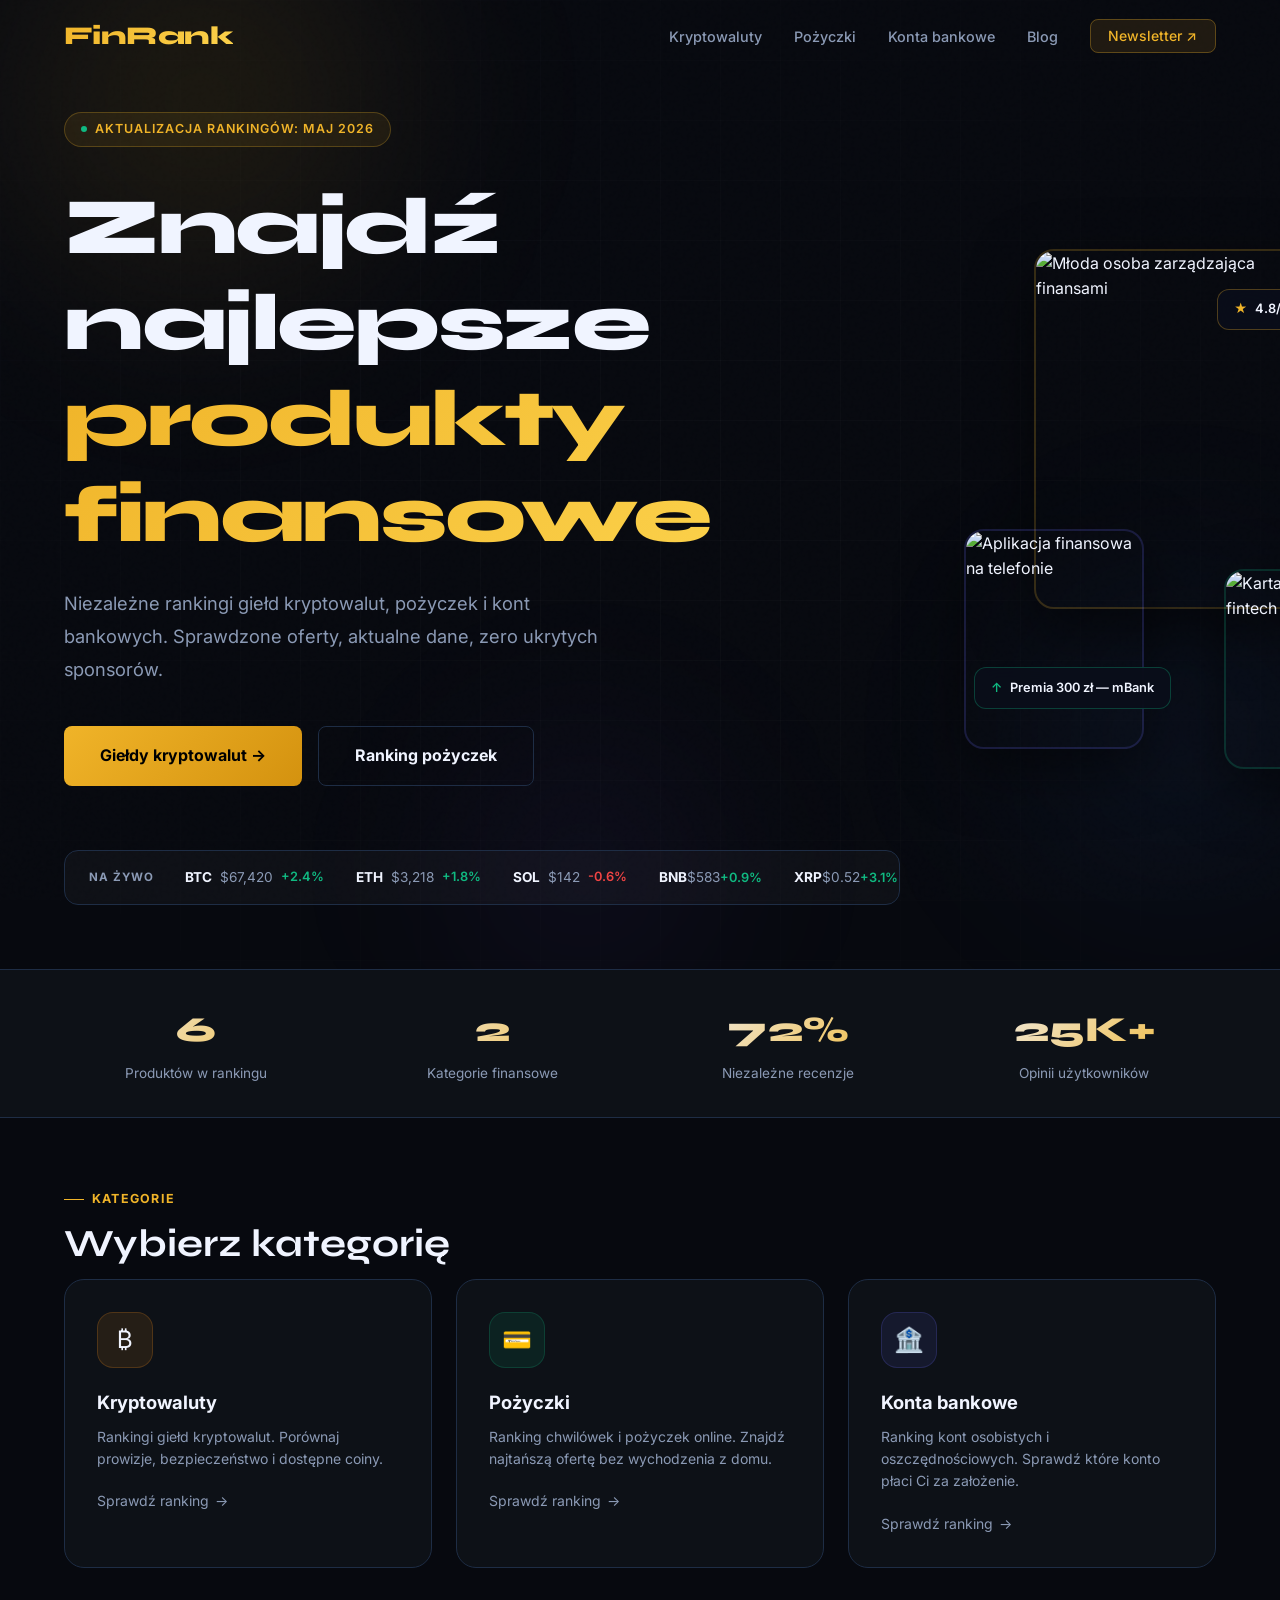
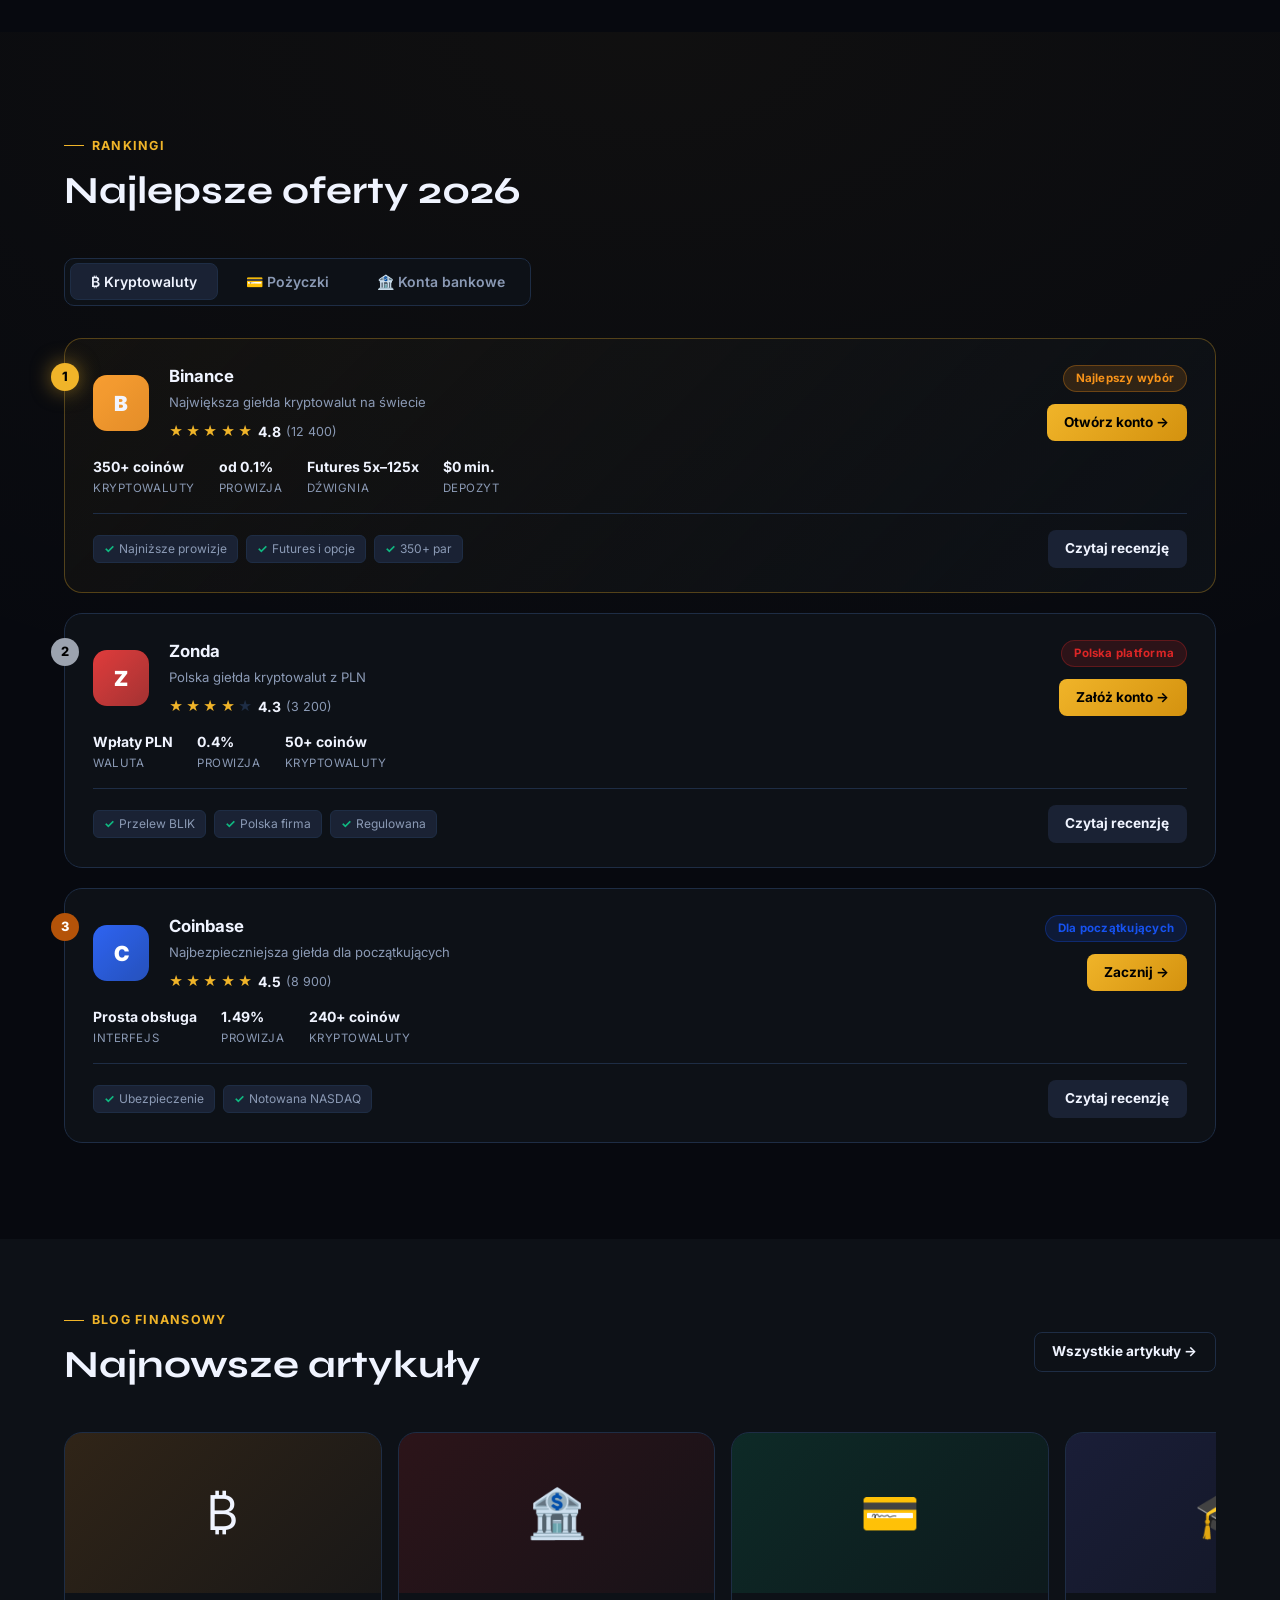
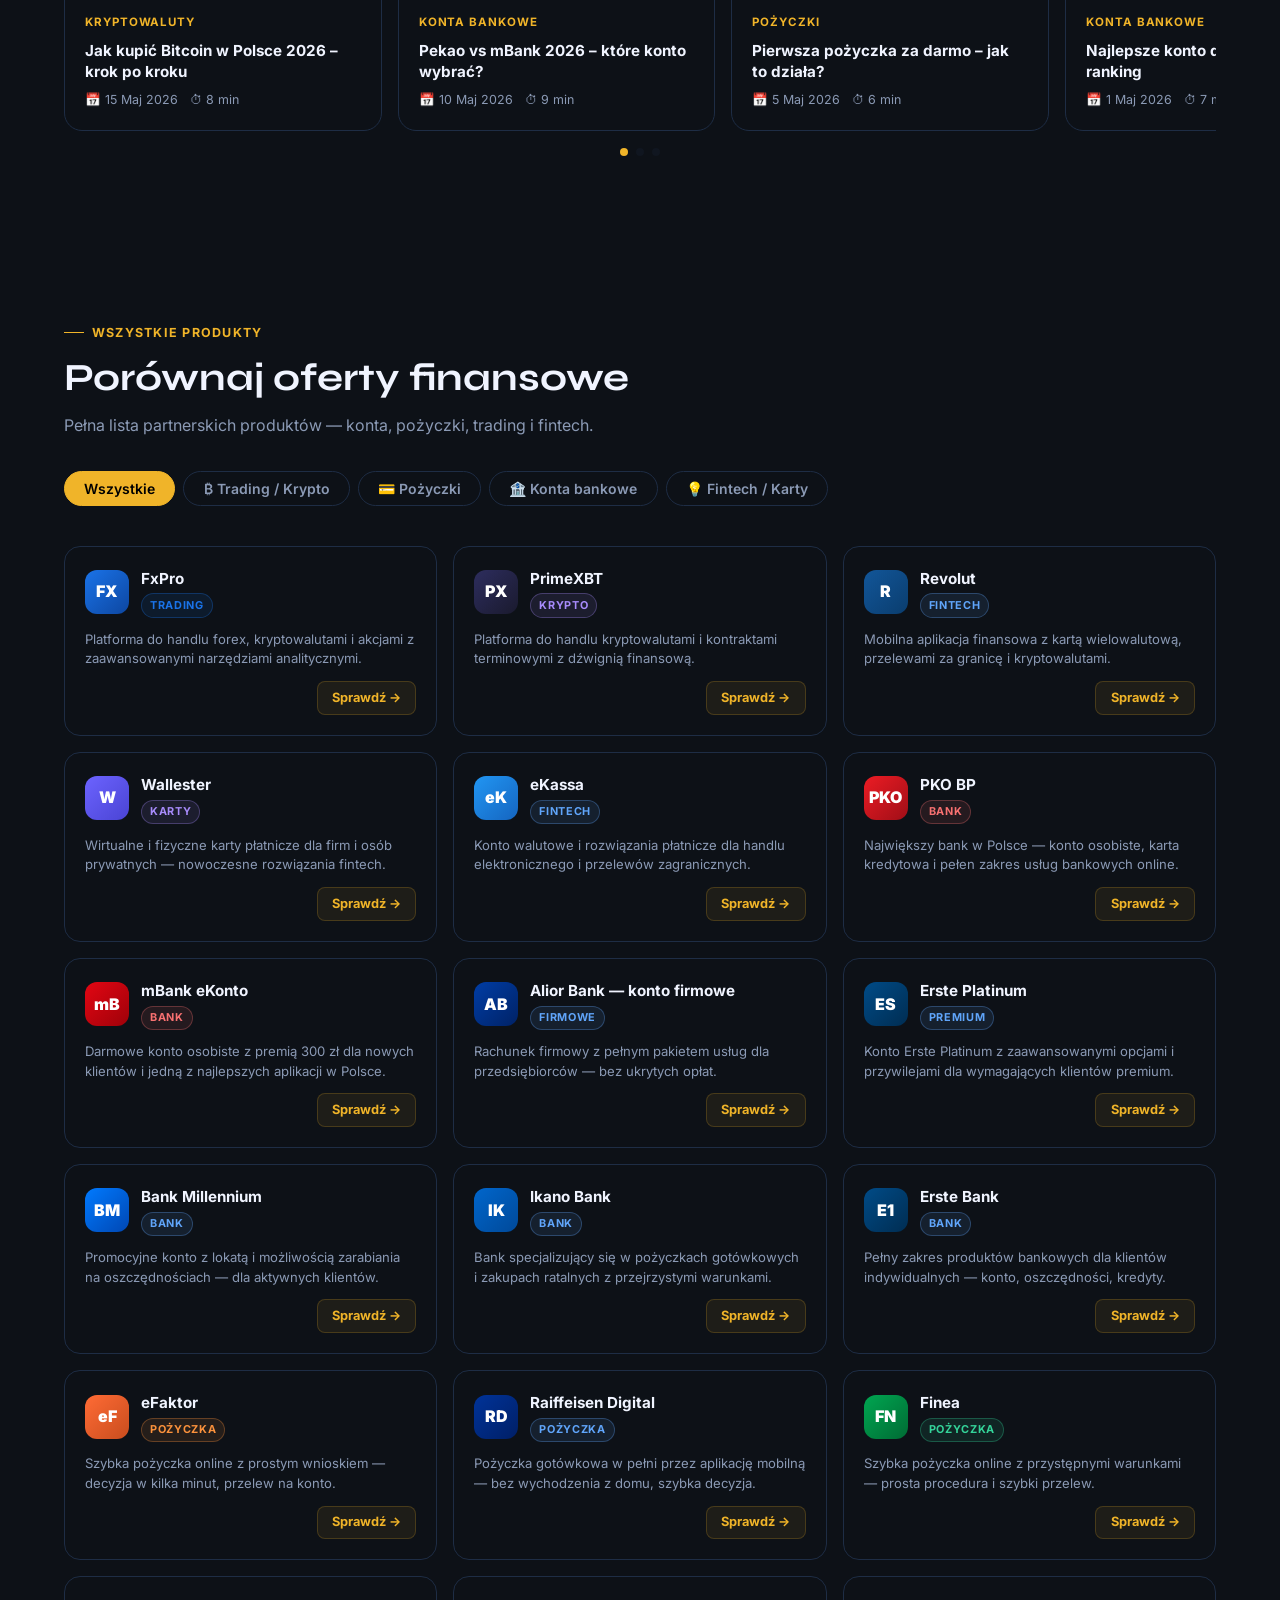
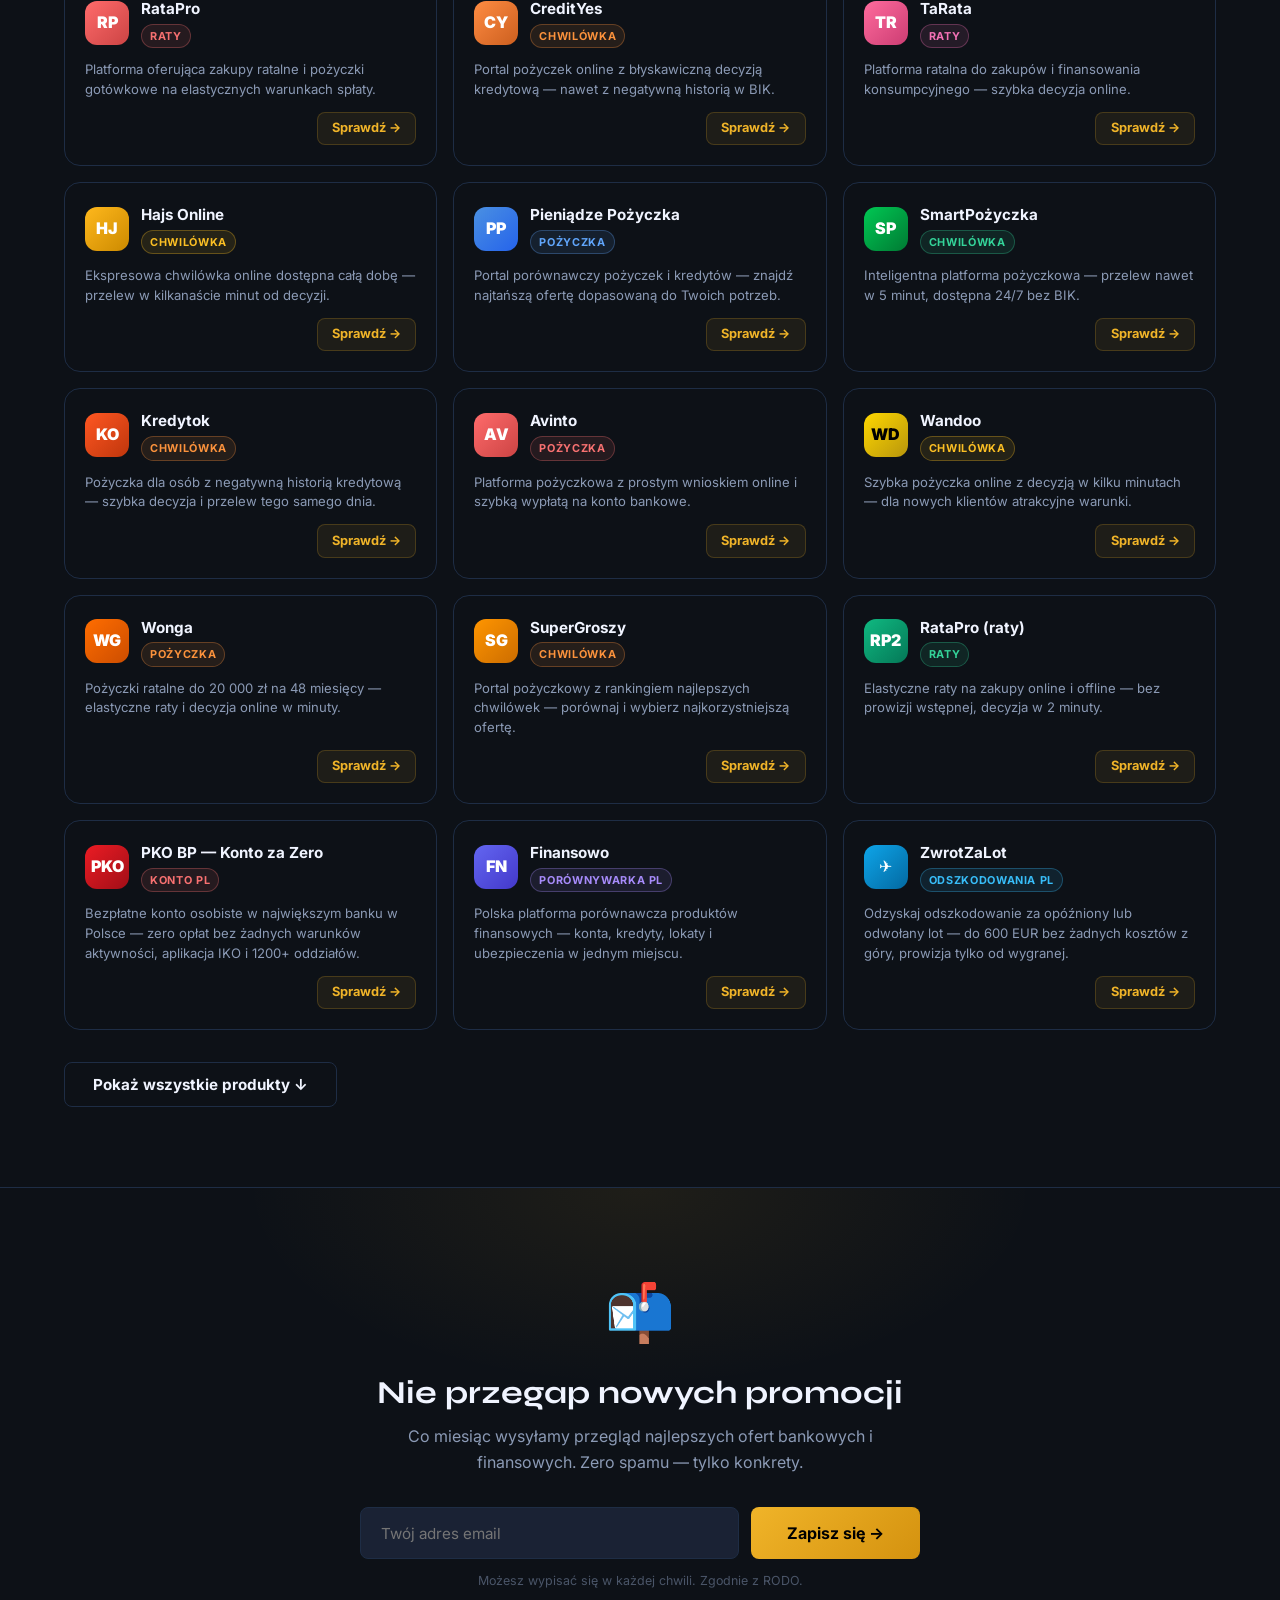
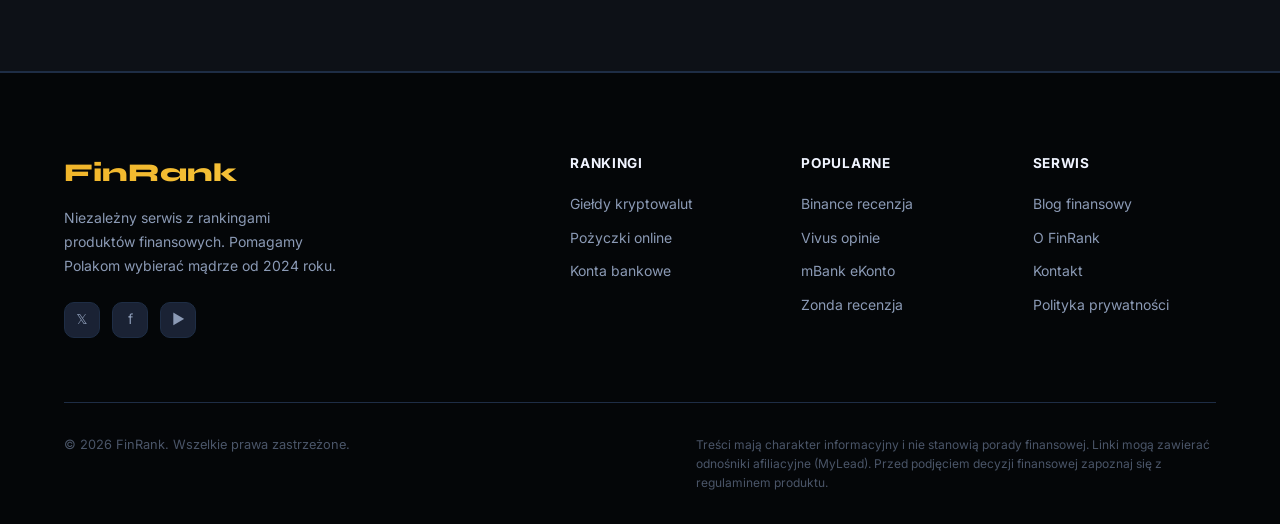
==== index.html @ dded4b1d "Initial import" ====
<!DOCTYPE html>
<html lang="pl">
<head>
  <meta charset="UTF-8">
  <meta name="viewport" content="width=device-width, initial-scale=1.0">
  <title>FinRank – Rankingi Finansowe 2026</title>
  <meta name="description" content="Niezależne rankingi giełd kryptowalut, pożyczek i kont bankowych. Aktualne oferty 2026.">
  <meta name="mylead-verification" content="93085e1f980d52d8563453af0e160e98">
<!-- mylead-verification: 93085e1f980d52d8563453af0e160e98 -->
  <!-- Fonts -->
  <link rel="preconnect" href="https://fonts.googleapis.com">
  <link href="https://fonts.googleapis.com/css2?family=Inter:wght@400;500;600;700;800;900&family=Syne:wght@700;800&display=swap" rel="stylesheet">

  <!-- AOS – scroll animations -->
  <link rel="stylesheet" href="https://unpkg.com/aos@2.3.4/dist/aos.css">

  <!-- Swiper – carousel -->
  <link rel="stylesheet" href="https://cdn.jsdelivr.net/npm/swiper@11/swiper-bundle.min.css">

  <!-- Tippy.js tooltips -->
  <link rel="stylesheet" href="https://unpkg.com/tippy.js@6/dist/tippy.css">

  <style>
    /* ── Reset & Base ────────────────────────────────────────────────────── */
    *, *::before, *::after { box-sizing: border-box; margin: 0; padding: 0; }
    :root {
      --bg:       #07090f;
      --bg1:      #0d1117;
      --bg2:      #111827;
      --bg3:      #1a2234;
      --border:   #1e2d45;
      --gold:     #f0b429;
      --gold2:    #fcd34d;
      --gold3:    #b45309;
      --text:     #f0f4ff;
      --muted:    #8b9ab5;
      --dim:      #4a5568;
      --green:    #10b981;
      --red:      #ef4444;
      --blue:     #3b82f6;
      --r:        14px;
      --rs:       8px;
    }
    html { scroll-behavior: smooth; font-size: 16px; }
    body {
      font-family: 'Inter', system-ui, sans-serif;
      background: var(--bg);
      color: var(--text);
      line-height: 1.6;
      overflow-x: hidden;
      -webkit-font-smoothing: antialiased;
    }
    a { color: var(--gold); text-decoration: none; transition: color .2s; }
    a:hover { color: var(--gold2); }
    h1,h2,h3,h4 { font-weight: 700; line-height: 1.2; }
    p { color: var(--muted); }
    img { max-width: 100%; }
    ::selection { background: rgba(240,180,41,.3); }

    /* ── Scrollbar ───────────────────────────────────────────────────────── */
    ::-webkit-scrollbar { width: 6px; }
    ::-webkit-scrollbar-track { background: var(--bg1); }
    ::-webkit-scrollbar-thumb { background: var(--border); border-radius: 3px; }
    ::-webkit-scrollbar-thumb:hover { background: var(--gold3); }

    /* ── Noise texture overlay ────────────────────────────────────────────── */
    body::before {
      content: '';
      position: fixed; inset: 0; pointer-events: none; z-index: 0;
      background-image: url("data:image/svg+xml,%3Csvg viewBox='0 0 256 256' xmlns='http://www.w3.org/2000/svg'%3E%3Cfilter id='n'%3E%3CfeTurbulence type='fractalNoise' baseFrequency='.9' numOctaves='4' stitchTiles='stitch'/%3E%3C/filter%3E%3Crect width='100%25' height='100%25' filter='url(%23n)' opacity='.04'/%3E%3C/svg%3E");
      opacity: .4;
    }

    /* ── Layout ──────────────────────────────────────────────────────────── */
    .container { max-width: 1200px; margin: 0 auto; padding: 0 1.5rem; position: relative; z-index: 1; }
    .section    { padding: 6rem 0; }
    .section-sm { padding: 4rem 0; }

    /* ── Buttons ─────────────────────────────────────────────────────────── */
    .btn {
      display: inline-flex; align-items: center; gap: .5rem;
      padding: .75rem 1.75rem; border-radius: var(--rs);
      font-weight: 700; font-size: .95rem; cursor: pointer;
      border: none; transition: all .25s; font-family: inherit;
      text-decoration: none; white-space: nowrap; position: relative; overflow: hidden;
    }
    .btn::after {
      content: ''; position: absolute; inset: 0;
      background: rgba(255,255,255,0); transition: background .2s;
    }
    .btn:hover::after { background: rgba(255,255,255,.06); }

    .btn-gold {
      background: linear-gradient(135deg, var(--gold), #d4920f);
      color: #000; box-shadow: 0 0 0 0 rgba(240,180,41,.4);
    }
    .btn-gold:hover {
      transform: translateY(-2px);
      box-shadow: 0 6px 24px rgba(240,180,41,.45), 0 0 0 0 rgba(240,180,41,.4);
      color: #000;
    }
    .btn-gold:active { transform: translateY(0); }

    .btn-outline {
      background: transparent; color: var(--text);
      border: 1px solid var(--border);
    }
    .btn-outline:hover { border-color: var(--gold); color: var(--gold); background: rgba(240,180,41,.05); transform: translateY(-1px); }

    .btn-ghost { background: var(--bg3); color: var(--text); }
    .btn-ghost:hover { background: var(--border); color: var(--text); }

    .btn-sm { padding: .5rem 1.1rem; font-size: .85rem; }
    .btn-lg { padding: 1rem 2.25rem; font-size: 1rem; }

    /* ── NAVBAR ──────────────────────────────────────────────────────────── */
    .navbar {
      position: fixed; top: 0; left: 0; right: 0; z-index: 1000;
      padding: 1rem 0;
      transition: background .3s, backdrop-filter .3s, border-color .3s, padding .3s;
    }
    .navbar.scrolled {
      background: rgba(7,9,15,.92);
      backdrop-filter: blur(20px);
      border-bottom: 1px solid var(--border);
      padding: .7rem 0;
    }
    .navbar-inner { display: flex; align-items: center; justify-content: space-between; }
    .navbar-brand {
      font-family: 'Syne', sans-serif;
      font-size: 1.6rem; font-weight: 800;
      background: linear-gradient(135deg, var(--gold), var(--gold2));
      -webkit-background-clip: text; -webkit-text-fill-color: transparent;
      letter-spacing: -.02em;
    }
    .navbar-nav { display: flex; align-items: center; gap: 2rem; list-style: none; }
    .navbar-nav a {
      color: var(--muted); font-weight: 500; font-size: .9rem;
      transition: color .2s; position: relative;
    }
    .navbar-nav a::after {
      content: ''; position: absolute; bottom: -4px; left: 0; right: 0;
      height: 1px; background: var(--gold); transform: scaleX(0); transition: transform .2s;
    }
    .navbar-nav a:hover { color: var(--text); }
    .navbar-nav a:hover::after { transform: scaleX(1); }
    .nav-cta {
      background: rgba(240,180,41,.1) !important;
      border: 1px solid rgba(240,180,41,.3) !important;
      color: var(--gold) !important; border-radius: var(--rs);
      padding: .45rem 1.1rem; font-size: .875rem !important;
    }
    .nav-cta:hover { background: rgba(240,180,41,.2) !important; color: var(--gold) !important; }
    .nav-cta::after { display: none; }

    .hamburger { display: none; background: none; border: none; cursor: pointer; padding: 4px; flex-direction: column; gap: 5px; }
    .hamburger span { width: 24px; height: 2px; background: var(--text); border-radius: 2px; display: block; transition: all .3s; }
    .hamburger.open span:nth-child(1) { transform: translateY(7px) rotate(45deg); }
    .hamburger.open span:nth-child(2) { opacity: 0; }
    .hamburger.open span:nth-child(3) { transform: translateY(-7px) rotate(-45deg); }

    @media (max-width: 768px) {
      .hamburger { display: flex; }
      .navbar-nav {
        display: none; position: fixed; top: 0; left: 0; right: 0; bottom: 0;
        background: rgba(7,9,15,.98); backdrop-filter: blur(20px);
        flex-direction: column; align-items: center; justify-content: center;
        gap: 2rem; font-size: 1.2rem;
      }
      .navbar-nav.open { display: flex; }
      .navbar-nav a { font-size: 1.1rem; }
    }

    /* ── HERO ────────────────────────────────────────────────────────────── */
    .hero {
      min-height: 100vh; display: flex; align-items: center;
      padding: 7rem 0 4rem; position: relative; overflow: hidden;
    }
    .hero > .container { width: 100%; }
    .hero-inner {
      display: grid;
      grid-template-columns: 1fr 420px;
      gap: 4rem; align-items: center;
    }
    @media (max-width: 1100px) {
      .hero-inner { grid-template-columns: 1fr; }
      .hero-card-col { display: none; }
    }

    /* Hero image collage */
    .hero-collage {
      position: relative; height: 520px;
    }
    .hc-img {
      position: absolute; border-radius: 20px; overflow: hidden;
      box-shadow: 0 20px 60px rgba(0,0,0,.5);
    }
    .hc-img img { width: 100%; height: 100%; object-fit: cover; display: block; }
    .hc-main {
      width: 280px; height: 360px; top: 0; left: 50%; transform: translateX(-50%);
      animation: float-img1 7s ease-in-out infinite;
      border: 2px solid rgba(240,180,41,.2);
    }
    .hc-left {
      width: 180px; height: 220px; bottom: 20px; left: 0;
      animation: float-img2 9s ease-in-out infinite;
      border: 2px solid rgba(99,102,241,.2);
    }
    .hc-right {
      width: 160px; height: 200px; bottom: 0; right: 0;
      animation: float-img3 8s ease-in-out infinite;
      border: 2px solid rgba(16,185,129,.2);
    }
    @keyframes float-img1 {
      0%,100% { transform: translateX(-50%) translateY(0); }
      50%      { transform: translateX(-50%) translateY(-14px); }
    }
    @keyframes float-img2 {
      0%,100% { transform: translateY(0) rotate(-3deg); }
      50%      { transform: translateY(-10px) rotate(-1deg); }
    }
    @keyframes float-img3 {
      0%,100% { transform: translateY(0) rotate(2deg); }
      50%      { transform: translateY(-18px) rotate(0deg); }
    }
    .hc-badge {
      position: absolute; z-index: 10;
      background: rgba(10,14,26,.9); backdrop-filter: blur(12px);
      border: 1px solid var(--border); border-radius: 12px;
      padding: .6rem 1rem; font-size: .8rem; font-weight: 600;
      display: flex; align-items: center; gap: .5rem;
      animation: float-badge 6s ease-in-out infinite;
      white-space: nowrap;
    }
    .hc-badge-1 { top: 40px; right: 10px; animation-delay: -2s; border-color: rgba(240,180,41,.3); }
    .hc-badge-2 { bottom: 60px; left: 10px; animation-delay: -4s; border-color: rgba(16,185,129,.3); }
    @keyframes float-badge {
      0%,100% { transform: translateY(0); }
      50%      { transform: translateY(-8px); }
    }

    /* All products section */
    .products-section { padding: 5rem 0; }
    .products-filter {
      display: flex; gap: .5rem; flex-wrap: wrap; margin-bottom: 2.5rem;
    }
    .filter-btn {
      padding: .5rem 1.2rem; border-radius: 999px;
      border: 1px solid var(--border); background: transparent;
      color: var(--muted); font-size: .875rem; font-weight: 600;
      cursor: pointer; transition: all .2s; font-family: inherit;
    }
    .filter-btn:hover { border-color: var(--gold); color: var(--gold); }
    .filter-btn.active { background: var(--gold); color: #000; border-color: var(--gold); }

    .products-grid {
      display: grid;
      grid-template-columns: repeat(3, 1fr);
      gap: 1rem;
    }
    @media (max-width: 1024px) { .products-grid { grid-template-columns: repeat(2,1fr); } }
    @media (max-width: 600px)  { .products-grid { grid-template-columns: 1fr; } }

    .pg-card {
      background: var(--bg1); border: 1px solid var(--border);
      border-radius: 16px; padding: 1.25rem;
      transition: all .25s; position: relative; overflow: hidden;
      display: flex; flex-direction: column; gap: .75rem;
    }
    .pg-card::before {
      content: ''; position: absolute; top: 0; left: 0; right: 0; height: 2px;
      background: var(--pg-accent, var(--gold)); opacity: 0; transition: opacity .25s;
    }
    .pg-card:hover { border-color: var(--pg-accent, rgba(240,180,41,.4)); transform: translateY(-3px); box-shadow: 0 12px 32px rgba(0,0,0,.35); }
    .pg-card:hover::before { opacity: 1; }
    .pg-card[data-cat="hidden"] { display: none !important; }

    .pg-header { display: flex; align-items: center; gap: .75rem; }
    .pg-logo {
      width: 44px; height: 44px; border-radius: 12px; flex-shrink: 0;
      display: flex; align-items: center; justify-content: center;
      font-weight: 900; font-size: 1rem; color: #fff;
    }
    .pg-name    { font-size: .95rem; font-weight: 700; color: var(--text); }
    .pg-cat-tag {
      font-size: .68rem; font-weight: 700; text-transform: uppercase;
      letter-spacing: .06em; padding: .15rem .5rem; border-radius: 999px;
      border: 1px solid; margin-top: .15rem; display: inline-block;
    }
    .pg-desc { font-size: .82rem; color: var(--muted); line-height: 1.5; flex: 1; }
    .pg-footer { display: flex; justify-content: flex-end; }
    .pg-btn {
      font-size: .8rem; font-weight: 700; color: var(--gold);
      background: rgba(240,180,41,.08); border: 1px solid rgba(240,180,41,.2);
      padding: .35rem .9rem; border-radius: 8px; text-decoration: none;
      transition: all .2s; cursor: pointer; font-family: inherit;
    }
    .pg-btn:hover { background: rgba(240,180,41,.18); color: var(--gold); }

    /* Animated gradient orbs */
    .hero-orb {
      position: absolute; border-radius: 50%; filter: blur(80px);
      animation: float 8s ease-in-out infinite; pointer-events: none;
    }
    .hero-orb-1 {
      width: 600px; height: 600px; top: -200px; left: -100px;
      background: radial-gradient(circle, rgba(240,180,41,.12) 0%, transparent 70%);
      animation-delay: 0s;
    }
    .hero-orb-2 {
      width: 500px; height: 500px; top: 50%; right: -150px;
      background: radial-gradient(circle, rgba(59,130,246,.08) 0%, transparent 70%);
      animation-delay: -3s;
    }
    .hero-orb-3 {
      width: 400px; height: 400px; bottom: -100px; left: 30%;
      background: radial-gradient(circle, rgba(139,92,246,.08) 0%, transparent 70%);
      animation-delay: -6s;
    }
    @keyframes float {
      0%, 100% { transform: translateY(0) scale(1); }
      50%       { transform: translateY(-30px) scale(1.05); }
    }

    /* Grid lines background */
    .hero-grid {
      position: absolute; inset: 0; pointer-events: none;
      background-image:
        linear-gradient(rgba(255,255,255,.025) 1px, transparent 1px),
        linear-gradient(90deg, rgba(255,255,255,.025) 1px, transparent 1px);
      background-size: 60px 60px;
      mask-image: radial-gradient(ellipse 80% 80% at 50% 50%, black 0%, transparent 100%);
    }

    .hero-content { position: relative; z-index: 2; }
    .hero-badge {
      display: inline-flex; align-items: center; gap: .5rem;
      background: rgba(240,180,41,.08); border: 1px solid rgba(240,180,41,.25);
      color: var(--gold); padding: .4rem 1rem; border-radius: 999px;
      font-size: .78rem; font-weight: 600; letter-spacing: .08em; text-transform: uppercase;
      margin-bottom: 2rem;
      animation: pulse-border 3s ease-in-out infinite;
    }
    @keyframes pulse-border {
      0%, 100% { border-color: rgba(240,180,41,.25); box-shadow: 0 0 0 0 rgba(240,180,41,.1); }
      50%       { border-color: rgba(240,180,41,.5);  box-shadow: 0 0 20px rgba(240,180,41,.15); }
    }
    .badge-dot { width: 6px; height: 6px; background: var(--green); border-radius: 50%; animation: blink 2s infinite; }
    @keyframes blink { 0%,100% { opacity: 1; } 50% { opacity: .3; } }

    .hero h1 {
      font-family: 'Syne', sans-serif;
      font-size: clamp(2.5rem, 7vw, 5rem);
      font-weight: 800; margin-bottom: 1.5rem;
      letter-spacing: -.03em;
    }
    .hero h1 .line { display: block; overflow: hidden; }
    .hero h1 .gold-text {
      background: linear-gradient(135deg, var(--gold), var(--gold2), var(--gold));
      background-size: 200%;
      -webkit-background-clip: text; -webkit-text-fill-color: transparent;
      animation: shimmer 4s linear infinite;
    }
    @keyframes shimmer {
      0%   { background-position: 0% 50%; }
      100% { background-position: 200% 50%; }
    }

    .hero-desc {
      font-size: 1.15rem; max-width: 560px;
      margin-bottom: 2.5rem; line-height: 1.8;
    }
    .hero-btns { display: flex; gap: 1rem; flex-wrap: wrap; margin-bottom: 4rem; }

    /* Ticker */
    .hero-ticker {
      display: flex; gap: 2rem; align-items: center;
      padding: 1rem 1.5rem;
      background: rgba(255,255,255,.03);
      border: 1px solid var(--border);
      border-radius: var(--r);
      overflow: hidden; position: relative;
    }
    .ticker-item { display: flex; align-items: center; gap: .5rem; white-space: nowrap; font-size: .85rem; }
    .ticker-name { font-weight: 700; color: var(--text); }
    .ticker-price { color: var(--muted); }
    .ticker-change { font-weight: 600; font-size: .8rem; }
    .up   { color: var(--green); }
    .down { color: var(--red); }

    /* Floating card decoration */
    .hero-card-float {
      animation: float-card 6s ease-in-out infinite;
      width: 100%;
    }
    @keyframes float-card {
      0%, 100% { transform: rotate(-1deg) translateY(0); }
      50%       { transform: rotate(1deg) translateY(-16px); }
    }

    .float-card {
      background: linear-gradient(135deg, rgba(240,180,41,.08), rgba(240,180,41,.02));
      border: 1px solid rgba(240,180,41,.25);
      border-radius: 20px; padding: 1.5rem;
      backdrop-filter: blur(12px);
    }
    .float-card-title { font-size: .75rem; text-transform: uppercase; letter-spacing: .1em; color: var(--gold); margin-bottom: 1rem; font-weight: 700; }
    .float-card-row { display: flex; justify-content: space-between; align-items: center; padding: .6rem 0; border-bottom: 1px solid rgba(255,255,255,.06); }
    .float-card-row:last-child { border-bottom: none; }
    .float-card-name { font-size: .875rem; font-weight: 600; }
    .float-card-stars { color: var(--gold); font-size: .75rem; letter-spacing: 1px; }
    .float-card-badge { font-size: .7rem; background: rgba(16,185,129,.15); color: var(--green); border: 1px solid rgba(16,185,129,.3); padding: .15rem .5rem; border-radius: 999px; }

    /* ── STATS BAR ───────────────────────────────────────────────────────── */
    .stats-bar {
      background: var(--bg1);
      border-top: 1px solid var(--border);
      border-bottom: 1px solid var(--border);
      padding: 2rem 0;
    }
    .stats-grid { display: grid; grid-template-columns: repeat(4, 1fr); gap: 2rem; }
    @media (max-width: 600px) { .stats-grid { grid-template-columns: repeat(2, 1fr); } }
    .stat-item { text-align: center; }
    .stat-num {
      font-family: 'Syne', sans-serif;
      font-size: 2.2rem; font-weight: 800; color: var(--text);
      background: linear-gradient(135deg, var(--text), var(--gold));
      -webkit-background-clip: text; -webkit-text-fill-color: transparent;
    }
    .stat-label { font-size: .85rem; color: var(--muted); margin-top: .25rem; }

    /* ── CATEGORIES ──────────────────────────────────────────────────────── */
    .cat-grid { display: grid; grid-template-columns: repeat(3, 1fr); gap: 1.5rem; }
    @media (max-width: 900px) { .cat-grid { grid-template-columns: 1fr; } }

    .cat-card {
      background: var(--bg1);
      border: 1px solid var(--border);
      border-radius: 20px; padding: 2rem;
      transition: all .3s cubic-bezier(.34,1.56,.64,1);
      display: block; text-decoration: none; color: var(--text);
      position: relative; overflow: hidden;
    }
    .cat-card::before {
      content: ''; position: absolute; inset: 0; opacity: 0;
      transition: opacity .3s;
      background: radial-gradient(circle at 50% 0%, var(--cat-color, rgba(240,180,41,.1)) 0%, transparent 60%);
    }
    .cat-card:hover { transform: translateY(-6px) scale(1.01); border-color: var(--cat-color-border, rgba(240,180,41,.4)); box-shadow: 0 20px 60px rgba(0,0,0,.4); color: var(--text); }
    .cat-card:hover::before { opacity: 1; }

    .cat-icon-wrap {
      width: 56px; height: 56px; border-radius: 16px;
      display: flex; align-items: center; justify-content: center;
      font-size: 1.5rem; margin-bottom: 1.25rem;
      background: rgba(255,255,255,.05);
      border: 1px solid rgba(255,255,255,.08);
    }
    .cat-name { font-size: 1.15rem; font-weight: 700; margin-bottom: .5rem; }
    .cat-desc { font-size: .875rem; color: var(--muted); line-height: 1.6; }
    .cat-arrow { margin-top: 1.25rem; color: var(--muted); font-size: .875rem; transition: all .2s; display: flex; align-items: center; gap: .4rem; }
    .cat-card:hover .cat-arrow { color: var(--gold); transform: translateX(4px); }

    /* ── SECTION HEADER ──────────────────────────────────────────────────── */
    .section-eyebrow {
      display: inline-flex; align-items: center; gap: .5rem;
      font-size: .78rem; font-weight: 700; letter-spacing: .1em;
      text-transform: uppercase; color: var(--gold);
      margin-bottom: .75rem;
    }
    .section-eyebrow::before { content: ''; width: 20px; height: 1px; background: var(--gold); }
    .s-title { font-size: clamp(1.6rem, 3vw, 2.4rem); margin-bottom: .75rem; font-family: 'Syne', sans-serif; }
    .s-desc  { font-size: 1rem; max-width: 540px; }

    /* ── PRODUCT CARDS ───────────────────────────────────────────────────── */
    .product-list { display: flex; flex-direction: column; gap: 1.25rem; }

    .pc {
      background: var(--bg1);
      border: 1px solid var(--border);
      border-radius: 18px; padding: 1.5rem 1.75rem;
      transition: all .3s; position: relative;
      cursor: pointer;
    }
    .pc::before {
      content: ''; position: absolute; inset: 0; border-radius: 18px;
      background: linear-gradient(135deg, rgba(240,180,41,.04), transparent);
      opacity: 0; transition: opacity .3s;
    }
    .pc:hover { border-color: rgba(240,180,41,.35); transform: translateX(4px); box-shadow: -4px 0 0 var(--gold), 0 8px 40px rgba(0,0,0,.3); }
    .pc:hover::before { opacity: 1; }
    .pc.top { border-color: rgba(240,180,41,.3); background: linear-gradient(135deg, rgba(240,180,41,.04), var(--bg1)); }

    .pc-rank {
      position: absolute; left: -14px; top: 1.5rem;
      width: 28px; height: 28px; border-radius: 50%;
      display: flex; align-items: center; justify-content: center;
      font-weight: 800; font-size: .8rem;
    }
    .r1 { background: var(--gold); color: #000; box-shadow: 0 0 20px rgba(240,180,41,.5); }
    .r2 { background: #9ca3af; color: #000; }
    .r3 { background: #b45309; color: #fff; }

    .pc-body { display: grid; grid-template-columns: auto 1fr auto; gap: 1.25rem; align-items: center; }
    @media (max-width: 640px) { .pc-body { grid-template-columns: 1fr; } }

    .pc-logo {
      width: 56px; height: 56px; border-radius: 14px;
      display: flex; align-items: center; justify-content: center;
      font-size: 1.3rem; font-weight: 900; flex-shrink: 0;
      position: relative; overflow: hidden;
    }
    .pc-logo::after {
      content: ''; position: absolute; inset: 0;
      background: rgba(255,255,255,.1);
      border-radius: 14px;
    }

    .pc-info { min-width: 0; }
    .pc-name    { font-size: 1.05rem; font-weight: 700; margin-bottom: .15rem; }
    .pc-tagline { font-size: .82rem; color: var(--muted); margin-bottom: .5rem; }
    .pc-stars   { display: flex; align-items: center; gap: .2rem; }
    .pc-stars .s { color: var(--gold); font-size: .85rem; }
    .pc-stars .se { color: var(--border); font-size: .85rem; }
    .pc-stars .sn { font-weight: 700; font-size: .875rem; margin-left: .2rem; color: var(--text); }
    .pc-stars .sc { font-size: .78rem; color: var(--muted); margin-left: .1rem; }

    .pc-right { display: flex; flex-direction: column; align-items: flex-end; gap: .75rem; flex-shrink: 0; }
    .pc-badge {
      padding: .2rem .75rem; border-radius: 999px;
      font-size: .72rem; font-weight: 700; letter-spacing: .02em;
      white-space: nowrap;
    }

    .pc-features { display: flex; gap: 1.5rem; margin-top: .75rem; flex-wrap: wrap; }
    .pf { display: flex; flex-direction: column; gap: .05rem; }
    .pf-val   { font-size: .875rem; font-weight: 700; color: var(--text); }
    .pf-label { font-size: .72rem; color: var(--muted); text-transform: uppercase; letter-spacing: .05em; }

    .pc-divider { border: none; border-top: 1px solid var(--border); margin: 1rem 0; }

    .pc-footer { display: flex; justify-content: space-between; align-items: center; flex-wrap: wrap; gap: .75rem; }
    .pc-pros { display: flex; gap: .5rem; flex-wrap: wrap; }
    .pc-pro {
      font-size: .75rem; color: var(--muted);
      background: var(--bg3); border: 1px solid var(--border);
      padding: .2rem .6rem; border-radius: 6px;
      display: flex; align-items: center; gap: .3rem;
    }
    .pc-pro::before { content: '✓'; color: var(--green); font-weight: 700; }

    /* ── TABS ────────────────────────────────────────────────────────────── */
    .tabs { display: flex; gap: .5rem; margin-bottom: 2rem; background: var(--bg1); border: 1px solid var(--border); border-radius: 10px; padding: .3rem; width: fit-content; }
    .tab-btn {
      padding: .55rem 1.25rem; border-radius: 8px; font-size: .875rem; font-weight: 600;
      cursor: pointer; border: none; background: transparent; color: var(--muted);
      transition: all .2s; font-family: inherit;
    }
    .tab-btn.active { background: var(--bg3); color: var(--text); border: 1px solid var(--border); }
    .tab-content { display: none; }
    .tab-content.active { display: block; }

    /* ── COUNTER SECTION ─────────────────────────────────────────────────── */
    .counter-section {
      background: linear-gradient(135deg, rgba(240,180,41,.06), rgba(240,180,41,.02));
      border: 1px solid rgba(240,180,41,.15);
      border-radius: 24px; padding: 3rem;
    }

    /* ── SWIPER – Blog ───────────────────────────────────────────────────── */
    .blog-swiper { overflow: hidden; padding-bottom: 2.5rem !important; }
    .swiper-pagination-bullet { background: var(--border) !important; }
    .swiper-pagination-bullet-active { background: var(--gold) !important; }

    .blog-card {
      background: var(--bg1); border: 1px solid var(--border);
      border-radius: 18px; overflow: hidden;
      transition: all .3s; height: 100%;
    }
    .blog-card:hover { border-color: rgba(240,180,41,.3); transform: translateY(-4px); box-shadow: 0 12px 40px rgba(0,0,0,.3); }
    .blog-card-img {
      height: 160px; display: flex; align-items: center; justify-content: center;
      font-size: 3rem; position: relative; overflow: hidden;
    }
    .blog-card-body { padding: 1.25rem; }
    .blog-tag { font-size: .72rem; font-weight: 700; text-transform: uppercase; letter-spacing: .08em; color: var(--gold); margin-bottom: .5rem; }
    .blog-title { font-size: .95rem; font-weight: 700; margin-bottom: .5rem; color: var(--text); line-height: 1.4; }
    .blog-title a { color: inherit; }
    .blog-title a:hover { color: var(--gold); }
    .blog-meta { font-size: .78rem; color: var(--muted); display: flex; gap: .75rem; }

    /* ── NEWSLETTER ──────────────────────────────────────────────────────── */
    .newsletter-section {
      position: relative; overflow: hidden;
      background: var(--bg1);
      border-top: 1px solid var(--border);
      border-bottom: 1px solid var(--border);
      padding: 5rem 0;
    }
    .newsletter-section::before {
      content: ''; position: absolute; top: -200px; left: 50%; transform: translateX(-50%);
      width: 800px; height: 400px;
      background: radial-gradient(ellipse, rgba(240,180,41,.08), transparent 70%);
      pointer-events: none;
    }
    .newsletter-inner { max-width: 560px; margin: 0 auto; text-align: center; position: relative; z-index: 1; }
    .nl-icon { font-size: 3.5rem; margin-bottom: 1rem; display: block; }
    .nl-title { font-family: 'Syne', sans-serif; font-size: 2rem; margin-bottom: .75rem; }
    .nl-desc  { margin-bottom: 2rem; font-size: 1rem; }
    .nl-form  { display: flex; gap: .75rem; }
    .nl-input {
      flex: 1; background: var(--bg3); border: 1px solid var(--border);
      color: var(--text); padding: .85rem 1.25rem; border-radius: var(--rs);
      font-size: .95rem; font-family: inherit; outline: none; transition: border-color .2s;
    }
    .nl-input:focus { border-color: var(--gold); box-shadow: 0 0 0 3px rgba(240,180,41,.1); }
    .nl-note { font-size: .78rem; color: var(--dim); margin-top: .75rem; }

    /* ── FOOTER ──────────────────────────────────────────────────────────── */
    .footer { background: #040608; border-top: 1px solid var(--border); padding: 5rem 0 2rem; }
    .footer-grid { display: grid; grid-template-columns: 2.5fr 1fr 1fr 1fr; gap: 3rem; margin-bottom: 4rem; }
    @media (max-width: 900px) { .footer-grid { grid-template-columns: 1fr 1fr; } }
    @media (max-width: 500px) { .footer-grid { grid-template-columns: 1fr; } }
    .footer-brand {
      font-family: 'Syne', sans-serif; font-size: 1.6rem; font-weight: 800;
      background: linear-gradient(135deg, var(--gold), var(--gold2));
      -webkit-background-clip: text; -webkit-text-fill-color: transparent;
      display: block; margin-bottom: .75rem;
    }
    .footer-tagline { font-size: .875rem; color: var(--muted); line-height: 1.7; max-width: 280px; margin-bottom: 1.5rem; }
    .footer-socials { display: flex; gap: .75rem; }
    .footer-social {
      width: 36px; height: 36px; border-radius: 10px;
      background: var(--bg3); border: 1px solid var(--border);
      display: flex; align-items: center; justify-content: center;
      font-size: .875rem; color: var(--muted); transition: all .2s;
    }
    .footer-social:hover { background: rgba(240,180,41,.1); border-color: rgba(240,180,41,.3); color: var(--gold); }
    .footer-col h5 { font-size: .85rem; font-weight: 700; margin-bottom: 1rem; color: var(--text); text-transform: uppercase; letter-spacing: .05em; }
    .footer-links { list-style: none; display: flex; flex-direction: column; gap: .5rem; }
    .footer-links a { color: var(--muted); font-size: .875rem; transition: color .2s; }
    .footer-links a:hover { color: var(--text); }
    .footer-bottom {
      border-top: 1px solid var(--border); padding-top: 2rem;
      display: flex; justify-content: space-between; align-items: flex-start;
      gap: 1rem; flex-wrap: wrap;
    }
    .footer-copy { font-size: .8rem; color: var(--dim); }
    .footer-legal { font-size: .75rem; color: var(--dim); max-width: 520px; line-height: 1.6; }

    /* ── Scroll progress bar ─────────────────────────────────────────────── */
    #progress-bar {
      position: fixed; top: 0; left: 0; height: 2px; z-index: 9999;
      background: linear-gradient(90deg, var(--gold), var(--gold2));
      width: 0%; transition: width .1s linear;
    }

    /* ── Back to top ─────────────────────────────────────────────────────── */
    #back-top {
      position: fixed; bottom: 2rem; right: 2rem; z-index: 500;
      width: 44px; height: 44px; border-radius: 12px;
      background: rgba(240,180,41,.15); border: 1px solid rgba(240,180,41,.3);
      color: var(--gold); display: flex; align-items: center; justify-content: center;
      cursor: pointer; font-size: 1.2rem;
      opacity: 0; pointer-events: none;
      transition: all .3s; transform: translateY(10px);
    }
    #back-top.show { opacity: 1; pointer-events: all; transform: translateY(0); }
    #back-top:hover { background: rgba(240,180,41,.25); transform: translateY(-2px); }

    /* ── Tooltips overrides ──────────────────────────────────────────────── */
    .tippy-box[data-theme~='finrank'] {
      background: var(--bg2); border: 1px solid var(--border);
      color: var(--text); font-size: .82rem; border-radius: 8px;
    }
    .tippy-box[data-theme~='finrank'] .tippy-arrow::before { border-top-color: var(--border); }

    /* ── Utils ───────────────────────────────────────────────────────────── */
    .flex-between { display: flex; align-items: center; justify-content: space-between; flex-wrap: wrap; gap: 1rem; }
    .mt-2 { margin-top: 1rem; }
    .mt-3 { margin-top: 1.5rem; }
    .mt-4 { margin-top: 2rem; }
    .mt-5 { margin-top: 3rem; }
    .mb-4 { margin-bottom: 2rem; }
    .hide-m { display: block; }
    @media (max-width: 768px) { .hide-m { display: none !important; } }

    /* ── Number counter animation ────────────────────────────────────────── */
    .counter { display: inline-block; }
  </style>
</head>
<body>

<!-- Progress bar -->
<div id="progress-bar"></div>

<!-- Back to top -->
<button id="back-top" onclick="window.scrollTo({top:0,behavior:'smooth'})">↑</button>

<!-- ── NAVBAR ──────────────────────────────────────────────────────────── -->
<nav class="navbar" id="navbar">
  <div class="container navbar-inner">
    <a href="#" class="navbar-brand">FinRank</a>
    <button class="hamburger" id="hamburger">
      <span></span><span></span><span></span>
    </button>
    <ul class="navbar-nav" id="nav-menu">
      <li><a href="#kryptowaluty">Kryptowaluty</a></li>
      <li><a href="#pozyczki">Pożyczki</a></li>
      <li><a href="#konta">Konta bankowe</a></li>
      <li><a href="#blog">Blog</a></li>
      <li><a href="#newsletter" class="nav-cta">Newsletter ↗</a></li>
    </ul>
  </div>
</nav>

<!-- ── HERO ────────────────────────────────────────────────────────────── -->
<section class="hero">
  <div class="hero-orb hero-orb-1"></div>
  <div class="hero-orb hero-orb-2"></div>
  <div class="hero-orb hero-orb-3"></div>
  <div class="hero-grid"></div>

  <div class="container">
    <div class="hero-inner">

      <!-- LEFT: Text content -->
      <div class="hero-content">
        <div class="hero-badge" data-aos="fade-down">
          <span class="badge-dot"></span>
          Aktualizacja rankingów: Maj 2026
        </div>

        <h1>
          <span class="line" data-aos="fade-up" data-aos-delay="50">Znajdź najlepsze</span>
          <span class="line gold-text" data-aos="fade-up" data-aos-delay="150">produkty finansowe</span>
        </h1>

        <p class="hero-desc" data-aos="fade-up" data-aos-delay="250">
          Niezależne rankingi giełd kryptowalut, pożyczek i kont bankowych.
          Sprawdzone oferty, aktualne dane, zero ukrytych sponsorów.
        </p>

        <div class="hero-btns" data-aos="fade-up" data-aos-delay="350">
          <a href="#kryptowaluty" class="btn btn-gold btn-lg">Giełdy kryptowalut →</a>
          <a href="#pozyczki" class="btn btn-outline btn-lg">Ranking pożyczek</a>
        </div>

        <!-- Live ticker -->
        <div class="hero-ticker" data-aos="fade-up" data-aos-delay="450">
          <span style="font-size:.72rem;font-weight:700;text-transform:uppercase;letter-spacing:.08em;color:var(--muted);flex-shrink:0">Na żywo</span>
          <div class="ticker-item"><span class="ticker-name">BTC</span><span class="ticker-price">$67,420</span><span class="ticker-change up">+2.4%</span></div>
          <div class="ticker-item"><span class="ticker-name">ETH</span><span class="ticker-price">$3,218</span><span class="ticker-change up">+1.8%</span></div>
          <div class="ticker-item"><span class="ticker-name">SOL</span><span class="ticker-price">$142</span><span class="ticker-change down">-0.6%</span></div>
          <div class="ticker-item hide-m"><span class="ticker-name">BNB</span><span class="ticker-price">$583</span><span class="ticker-change up">+0.9%</span></div>
          <div class="ticker-item hide-m"><span class="ticker-name">XRP</span><span class="ticker-price">$0.52</span><span class="ticker-change up">+3.1%</span></div>
        </div>
      </div>

      <!-- RIGHT: Photo collage -->
      <div class="hero-card-col" data-aos="fade-left" data-aos-delay="300">
        <div class="hero-collage">
          <!-- Main photo: young person with phone/laptop -->
          <div class="hc-img hc-main">
            <img src="https://images.unsplash.com/photo-1579621970563-ebec7560ff3e?w=560&q=80&auto=format&fit=crop"
                 alt="Młoda osoba zarządzająca finansami">
          </div>
          <!-- Left photo: trading app on phone -->
          <div class="hc-img hc-left">
            <img src="https://images.unsplash.com/photo-1611974789855-9c2a0a7236a3?w=360&q=80&auto=format&fit=crop"
                 alt="Aplikacja finansowa na telefonie">
          </div>
          <!-- Right photo: credit card / fintech -->
          <div class="hc-img hc-right">
            <img src="https://images.unsplash.com/photo-1556742049-0cfed4f6a45d?w=320&q=80&auto=format&fit=crop"
                 alt="Karta płatnicza fintech">
          </div>
          <!-- Floating badges -->
          <div class="hc-badge hc-badge-1">
            <span style="color:var(--gold)">★</span>
            <span>4.8/5 — Binance</span>
          </div>
          <div class="hc-badge hc-badge-2">
            <span style="color:var(--green)">↑</span>
            <span>Premia 300 zł — mBank</span>
          </div>
        </div>
      </div>

    </div>
  </div>
</section>

<!-- ── STATS BAR ────────────────────────────────────────────────────────── -->
<div class="stats-bar">
  <div class="container">
    <div class="stats-grid">
      <div class="stat-item" data-aos="fade-up">
        <div class="stat-num"><span class="counter" data-target="9">0</span></div>
        <div class="stat-label">Produktów w rankingu</div>
      </div>
      <div class="stat-item" data-aos="fade-up" data-aos-delay="100">
        <div class="stat-num"><span class="counter" data-target="3">0</span></div>
        <div class="stat-label">Kategorie finansowe</div>
      </div>
      <div class="stat-item" data-aos="fade-up" data-aos-delay="200">
        <div class="stat-num"><span class="counter" data-target="100">0</span>%</div>
        <div class="stat-label">Niezależne recenzje</div>
      </div>
      <div class="stat-item" data-aos="fade-up" data-aos-delay="300">
        <div class="stat-num"><span class="counter" data-target="35">0</span>K+</div>
        <div class="stat-label">Opinii użytkowników</div>
      </div>
    </div>
  </div>
</div>

<!-- ── KATEGORIE ────────────────────────────────────────────────────────── -->
<section class="section-sm">
  <div class="container">
    <div class="section-header" data-aos="fade-up">
      <div class="section-eyebrow">Kategorie</div>
      <h2 class="s-title">Wybierz kategorię</h2>
    </div>
    <div class="cat-grid">
      <a href="#kryptowaluty" class="cat-card" style="--cat-color:rgba(247,147,26,.12);--cat-color-border:rgba(247,147,26,.4)" data-aos="fade-up" data-aos-delay="0">
        <div class="cat-icon-wrap" style="background:rgba(247,147,26,.1);border-color:rgba(247,147,26,.2)">₿</div>
        <div class="cat-name">Kryptowaluty</div>
        <div class="cat-desc">Rankingi giełd kryptowalut. Porównaj prowizje, bezpieczeństwo i dostępne coiny.</div>
        <div class="cat-arrow">Sprawdź ranking <span>→</span></div>
      </a>
      <a href="#pozyczki" class="cat-card" style="--cat-color:rgba(16,185,129,.12);--cat-color-border:rgba(16,185,129,.4)" data-aos="fade-up" data-aos-delay="100">
        <div class="cat-icon-wrap" style="background:rgba(16,185,129,.1);border-color:rgba(16,185,129,.2)">💳</div>
        <div class="cat-name">Pożyczki</div>
        <div class="cat-desc">Ranking chwilówek i pożyczek online. Znajdź najtańszą ofertę bez wychodzenia z domu.</div>
        <div class="cat-arrow">Sprawdź ranking <span>→</span></div>
      </a>
      <a href="#konta" class="cat-card" style="--cat-color:rgba(99,102,241,.12);--cat-color-border:rgba(99,102,241,.4)" data-aos="fade-up" data-aos-delay="200">
        <div class="cat-icon-wrap" style="background:rgba(99,102,241,.1);border-color:rgba(99,102,241,.2)">🏦</div>
        <div class="cat-name">Konta bankowe</div>
        <div class="cat-desc">Ranking kont osobistych i oszczędnościowych. Sprawdź które konto płaci Ci za założenie.</div>
        <div class="cat-arrow">Sprawdź ranking <span>→</span></div>
      </a>
    </div>
  </div>
</section>

<!-- ── RANKINGI (TABS) ───────────────────────────────────────────────────── -->
<section class="section" id="rankingi" style="background:radial-gradient(ellipse 100% 60% at 50% 0%, rgba(240,180,41,.04), transparent)">
  <div class="container">

    <div class="flex-between mb-4" data-aos="fade-up">
      <div>
        <div class="section-eyebrow">Rankingi</div>
        <h2 class="s-title">Najlepsze oferty 2026</h2>
      </div>
    </div>

    <!-- Tabs -->
    <div class="tabs" data-aos="fade-up">
      <button class="tab-btn active" onclick="switchTab(this,'kryptowaluty')">₿ Kryptowaluty</button>
      <button class="tab-btn" onclick="switchTab(this,'pozyczki')">💳 Pożyczki</button>
      <button class="tab-btn" onclick="switchTab(this,'konta')">🏦 Konta bankowe</button>
    </div>

    <!-- Tab: Kryptowaluty -->
    <div class="tab-content active" id="tab-kryptowaluty" data-aos="fade-up">
      <div class="product-list" id="kryptowaluty">

        <div class="pc top">
          <div class="pc-rank r1">1</div>
          <div class="pc-body">
            <div class="pc-logo" style="background:linear-gradient(135deg,#f7931a,#e08010)">B</div>
            <div class="pc-info">
              <div class="pc-name">Binance</div>
              <div class="pc-tagline">Największa giełda kryptowalut na świecie</div>
              <div class="pc-stars">
                <span class="s">★</span><span class="s">★</span><span class="s">★</span><span class="s">★</span><span class="s">★</span>
                <span class="sn">4.8</span><span class="sc">(12 400)</span>
              </div>
            </div>
            <div class="pc-right">
              <span class="pc-badge" style="background:rgba(247,147,26,.15);color:#f7931a;border:1px solid rgba(247,147,26,.3)">Najlepszy wybór</span>
              <a href="#" class="btn btn-gold btn-sm" rel="nofollow">Otwórz konto →</a>
            </div>
          </div>
          <div class="pc-features">
            <div class="pf"><span class="pf-val">350+ coinów</span><span class="pf-label">Kryptowaluty</span></div>
            <div class="pf"><span class="pf-val">od 0.1%</span><span class="pf-label">Prowizja</span></div>
            <div class="pf"><span class="pf-val">Futures 5x–125x</span><span class="pf-label">Dźwignia</span></div>
            <div class="pf"><span class="pf-val">$0 min.</span><span class="pf-label">Depozyt</span></div>
          </div>
          <hr class="pc-divider">
          <div class="pc-footer">
            <div class="pc-pros">
              <span class="pc-pro">Najniższe prowizje</span>
              <span class="pc-pro">Futures i opcje</span>
              <span class="pc-pro">350+ par</span>
            </div>
            <a href="#" class="btn btn-ghost btn-sm">Czytaj recenzję</a>
          </div>
        </div>

        <div class="pc">
          <div class="pc-rank r2">2</div>
          <div class="pc-body">
            <div class="pc-logo" style="background:linear-gradient(135deg,#dc2626,#991b1b);color:#fff">Z</div>
            <div class="pc-info">
              <div class="pc-name">Zonda</div>
              <div class="pc-tagline">Polska giełda kryptowalut z PLN</div>
              <div class="pc-stars">
                <span class="s">★</span><span class="s">★</span><span class="s">★</span><span class="s">★</span><span class="se">★</span>
                <span class="sn">4.3</span><span class="sc">(3 200)</span>
              </div>
            </div>
            <div class="pc-right">
              <span class="pc-badge" style="background:rgba(220,38,38,.15);color:#dc2626;border:1px solid rgba(220,38,38,.3)">Polska platforma</span>
              <a href="#" class="btn btn-gold btn-sm" rel="nofollow">Załóż konto →</a>
            </div>
          </div>
          <div class="pc-features">
            <div class="pf"><span class="pf-val">Wpłaty PLN</span><span class="pf-label">Waluta</span></div>
            <div class="pf"><span class="pf-val">0.4%</span><span class="pf-label">Prowizja</span></div>
            <div class="pf"><span class="pf-val">50+ coinów</span><span class="pf-label">Kryptowaluty</span></div>
          </div>
          <hr class="pc-divider">
          <div class="pc-footer">
            <div class="pc-pros">
              <span class="pc-pro">Przelew BLIK</span>
              <span class="pc-pro">Polska firma</span>
              <span class="pc-pro">Regulowana</span>
            </div>
            <a href="#" class="btn btn-ghost btn-sm">Czytaj recenzję</a>
          </div>
        </div>

        <div class="pc">
          <div class="pc-rank r3">3</div>
          <div class="pc-body">
            <div class="pc-logo" style="background:linear-gradient(135deg,#1652f0,#0d3db3);color:#fff">C</div>
            <div class="pc-info">
              <div class="pc-name">Coinbase</div>
              <div class="pc-tagline">Najbezpieczniejsza giełda dla początkujących</div>
              <div class="pc-stars">
                <span class="s">★</span><span class="s">★</span><span class="s">★</span><span class="s">★</span><span class="s">★</span>
                <span class="sn">4.5</span><span class="sc">(8 900)</span>
              </div>
            </div>
            <div class="pc-right">
              <span class="pc-badge" style="background:rgba(22,82,240,.15);color:#1652f0;border:1px solid rgba(22,82,240,.3)">Dla początkujących</span>
              <a href="#" class="btn btn-gold btn-sm" rel="nofollow">Zacznij →</a>
            </div>
          </div>
          <div class="pc-features">
            <div class="pf"><span class="pf-val">Prosta obsługa</span><span class="pf-label">Interfejs</span></div>
            <div class="pf"><span class="pf-val">1.49%</span><span class="pf-label">Prowizja</span></div>
            <div class="pf"><span class="pf-val">240+ coinów</span><span class="pf-label">Kryptowaluty</span></div>
          </div>
          <hr class="pc-divider">
          <div class="pc-footer">
            <div class="pc-pros">
              <span class="pc-pro">Ubezpieczenie</span>
              <span class="pc-pro">Notowana NASDAQ</span>
            </div>
            <a href="#" class="btn btn-ghost btn-sm">Czytaj recenzję</a>
          </div>
        </div>

      </div>
    </div>

    <!-- Tab: Pożyczki -->
    <div class="tab-content" id="tab-pozyczki">
      <div class="product-list" id="pozyczki">

        <div class="pc top">
          <div class="pc-rank r1">1</div>
          <div class="pc-body">
            <div class="pc-logo" style="background:linear-gradient(135deg,#10b981,#059669);color:#fff">V</div>
            <div class="pc-info">
              <div class="pc-name">Vivus</div>
              <div class="pc-tagline">Pierwsza pożyczka za darmo do 3000 zł</div>
              <div class="pc-stars">
                <span class="s">★</span><span class="s">★</span><span class="s">★</span><span class="s">★</span><span class="s">★</span>
                <span class="sn">4.6</span><span class="sc">(5 600)</span>
              </div>
            </div>
            <div class="pc-right">
              <span class="pc-badge" style="background:rgba(16,185,129,.15);color:#10b981;border:1px solid rgba(16,185,129,.3)">0% na start</span>
              <a href="#" class="btn btn-gold btn-sm" rel="nofollow">Weź pożyczkę →</a>
            </div>
          </div>
          <div class="pc-features">
            <div class="pf"><span class="pf-val">do 3000 zł</span><span class="pf-label">Pierwsza gratis</span></div>
            <div class="pf"><span class="pf-val">15 min</span><span class="pf-label">Decyzja</span></div>
            <div class="pf"><span class="pf-val">Online 24/7</span><span class="pf-label">Dostępność</span></div>
          </div>
          <hr class="pc-divider">
          <div class="pc-footer">
            <div class="pc-pros">
              <span class="pc-pro">0% RRSO</span>
              <span class="pc-pro">Bez zaświadczeń</span>
              <span class="pc-pro">Przelew instant</span>
            </div>
            <a href="#" class="btn btn-ghost btn-sm">Czytaj recenzję</a>
          </div>
        </div>

        <div class="pc">
          <div class="pc-rank r2">2</div>
          <div class="pc-body">
            <div class="pc-logo" style="background:linear-gradient(135deg,#f59e0b,#d97706);color:#000">W</div>
            <div class="pc-info">
              <div class="pc-name">Wonga</div>
              <div class="pc-tagline">Pożyczka do 20 000 zł na 48 miesięcy</div>
              <div class="pc-stars">
                <span class="s">★</span><span class="s">★</span><span class="s">★</span><span class="s">★</span><span class="se">★</span>
                <span class="sn">4.2</span><span class="sc">(3 800)</span>
              </div>
            </div>
            <div class="pc-right">
              <span class="pc-badge" style="background:rgba(245,158,11,.15);color:#f59e0b;border:1px solid rgba(245,158,11,.3)">Duże kwoty</span>
              <a href="#" class="btn btn-gold btn-sm" rel="nofollow">Sprawdź →</a>
            </div>
          </div>
          <div class="pc-features">
            <div class="pf"><span class="pf-val">do 20 000 zł</span><span class="pf-label">Kwota</span></div>
            <div class="pf"><span class="pf-val">48 rat</span><span class="pf-label">Spłata</span></div>
          </div>
          <hr class="pc-divider">
          <div class="pc-footer">
            <div class="pc-pros"><span class="pc-pro">Elastyczne raty</span><span class="pc-pro">Bez wychodzenia</span></div>
            <a href="#" class="btn btn-ghost btn-sm">Czytaj recenzję</a>
          </div>
        </div>

        <div class="pc">
          <div class="pc-rank r3">3</div>
          <div class="pc-body">
            <div class="pc-logo" style="background:linear-gradient(135deg,#8b5cf6,#6d28d9);color:#fff">S</div>
            <div class="pc-info">
              <div class="pc-name">Smart Pożyczka</div>
              <div class="pc-tagline">Ekspresowa chwilówka w 5 minut</div>
              <div class="pc-stars">
                <span class="s">★</span><span class="s">★</span><span class="s">★</span><span class="s">★</span><span class="se">★</span>
                <span class="sn">4.0</span><span class="sc">(2 100)</span>
              </div>
            </div>
            <div class="pc-right">
              <span class="pc-badge" style="background:rgba(139,92,246,.15);color:#8b5cf6;border:1px solid rgba(139,92,246,.3)">Ekspresowa</span>
              <a href="#" class="btn btn-gold btn-sm" rel="nofollow">Pożycz →</a>
            </div>
          </div>
          <div class="pc-features">
            <div class="pf"><span class="pf-val">5 min</span><span class="pf-label">Przelew</span></div>
            <div class="pf"><span class="pf-val">Bez BIK</span><span class="pf-label">Weryfikacja</span></div>
          </div>
          <hr class="pc-divider">
          <div class="pc-footer">
            <div class="pc-pros"><span class="pc-pro">Przelew 5 min</span><span class="pc-pro">Bez BIK</span></div>
            <a href="#" class="btn btn-ghost btn-sm">Czytaj recenzję</a>
          </div>
        </div>
      </div>
    </div>

    <!-- Tab: Konta bankowe -->
    <div class="tab-content" id="tab-konta">
      <div class="product-list" id="konta">

        <div class="pc top">
          <div class="pc-rank r1">1</div>
          <div class="pc-body">
            <div class="pc-logo" style="background:linear-gradient(135deg,#dc2626,#991b1b);color:#fff">m</div>
            <div class="pc-info">
              <div class="pc-name">mBank eKonto</div>
              <div class="pc-tagline">Darmowe konto z premią 300 zł na start</div>
              <div class="pc-stars">
                <span class="s">★</span><span class="s">★</span><span class="s">★</span><span class="s">★</span><span class="s">★</span>
                <span class="sn">4.7</span><span class="sc">(9 200)</span>
              </div>
            </div>
            <div class="pc-right">
              <span class="pc-badge" style="background:rgba(220,38,38,.15);color:#dc2626;border:1px solid rgba(220,38,38,.3)">Premia 300 zł</span>
              <a href="#" class="btn btn-gold btn-sm" rel="nofollow">Otwórz konto →</a>
            </div>
          </div>
          <div class="pc-features">
            <div class="pf"><span class="pf-val">300 zł</span><span class="pf-label">Premia</span></div>
            <div class="pf"><span class="pf-val">0 zł/mies.</span><span class="pf-label">Opłata</span></div>
            <div class="pf"><span class="pf-val">Karta gratis</span><span class="pf-label">Debetowa</span></div>
          </div>
          <hr class="pc-divider">
          <div class="pc-footer">
            <div class="pc-pros"><span class="pc-pro">Top aplikacja</span><span class="pc-pro">Przelewy 0 zł</span><span class="pc-pro">Premia 300 zł</span></div>
            <a href="#" class="btn btn-ghost btn-sm">Czytaj recenzję</a>
          </div>
        </div>

        <div class="pc">
          <div class="pc-rank r2">2</div>
          <div class="pc-body">
            <div class="pc-logo" style="background:linear-gradient(135deg,#dc2626,#991b1b);color:#fff">Sa</div>
            <div class="pc-info">
              <div class="pc-name">Santander Konto Jakie Chcę</div>
              <div class="pc-tagline">Cashback 1% na wszystkie zakupy kartą</div>
              <div class="pc-stars">
                <span class="s">★</span><span class="s">★</span><span class="s">★</span><span class="s">★</span><span class="se">★</span>
                <span class="sn">4.4</span><span class="sc">(6 700)</span>
              </div>
            </div>
            <div class="pc-right">
              <span class="pc-badge" style="background:rgba(220,38,38,.15);color:#dc2626;border:1px solid rgba(220,38,38,.3)">Cashback 1%</span>
              <a href="#" class="btn btn-gold btn-sm" rel="nofollow">Otwórz →</a>
            </div>
          </div>
          <div class="pc-features">
            <div class="pf"><span class="pf-val">1% cashback</span><span class="pf-label">Zwrot</span></div>
            <div class="pf"><span class="pf-val">Bankomaty 0 zł</span><span class="pf-label">Wypłaty</span></div>
          </div>
          <hr class="pc-divider">
          <div class="pc-footer">
            <div class="pc-pros"><span class="pc-pro">Cashback</span><span class="pc-pro">Konto walutowe</span></div>
            <a href="#" class="btn btn-ghost btn-sm">Czytaj recenzję</a>
          </div>
        </div>

        <div class="pc">
          <div class="pc-rank r3">3</div>
          <div class="pc-body">
            <div class="pc-logo" style="background:linear-gradient(135deg,#1d4ed8,#1e40af);color:#fff">P</div>
            <div class="pc-info">
              <div class="pc-name">PKO BP Konto za Zero</div>
              <div class="pc-tagline">Największy bank w Polsce — bezwarunkowo bezpłatne</div>
              <div class="pc-stars">
                <span class="s">★</span><span class="s">★</span><span class="s">★</span><span class="s">★</span><span class="se">★</span>
                <span class="sn">4.2</span><span class="sc">(14 300)</span>
              </div>
            </div>
            <div class="pc-right">
              <span class="pc-badge" style="background:rgba(29,78,216,.15);color:#1d4ed8;border:1px solid rgba(29,78,216,.3)">Największy bank</span>
              <a href="#" class="btn btn-gold btn-sm" rel="nofollow">Otwórz →</a>
            </div>
          </div>
          <div class="pc-features">
            <div class="pf"><span class="pf-val">0 zł zawsze</span><span class="pf-label">Opłata</span></div>
            <div class="pf"><span class="pf-val">1200+ oddziałów</span><span class="pf-label">Sieć</span></div>
          </div>
          <hr class="pc-divider">
          <div class="pc-footer">
            <div class="pc-pros"><span class="pc-pro">Bez warunków</span><span class="pc-pro">Aplikacja IKO</span></div>
            <a href="#" class="btn btn-ghost btn-sm">Czytaj recenzję</a>
          </div>
        </div>
      </div>
    </div>

  </div>
</section>

<!-- ── BLOG CAROUSEL ─────────────────────────────────────────────────────── -->
<section class="section-sm" id="blog" style="background:var(--bg1)">
  <div class="container">
    <div class="flex-between mb-4" data-aos="fade-up">
      <div>
        <div class="section-eyebrow">Blog finansowy</div>
        <h2 class="s-title">Najnowsze artykuły</h2>
      </div>
      <a href="#blog" class="btn btn-outline btn-sm hide-m">Wszystkie artykuły →</a>
    </div>

    <div class="swiper blog-swiper" data-aos="fade-up">
      <div class="swiper-wrapper">

        <div class="swiper-slide" style="height:auto">
          <div class="blog-card">
            <div class="blog-card-img" style="background:linear-gradient(135deg,rgba(247,147,26,.15),rgba(247,147,26,.05))">₿</div>
            <div class="blog-card-body">
              <div class="blog-tag">Kryptowaluty</div>
              <div class="blog-title"><a href="#">Jak kupić Bitcoin w Polsce 2026 – krok po kroku</a></div>
              <div class="blog-meta"><span>📅 15 Maj 2026</span><span>⏱ 8 min</span></div>
            </div>
          </div>
        </div>

        <div class="swiper-slide" style="height:auto">
          <div class="blog-card">
            <div class="blog-card-img" style="background:linear-gradient(135deg,rgba(220,38,38,.15),rgba(220,38,38,.05))">🏦</div>
            <div class="blog-card-body">
              <div class="blog-tag">Konta bankowe</div>
              <div class="blog-title"><a href="#">Pekao vs mBank 2026 – które konto wybrać?</a></div>
              <div class="blog-meta"><span>📅 10 Maj 2026</span><span>⏱ 9 min</span></div>
            </div>
          </div>
        </div>

        <div class="swiper-slide" style="height:auto">
          <div class="blog-card">
            <div class="blog-card-img" style="background:linear-gradient(135deg,rgba(16,185,129,.15),rgba(16,185,129,.05))">💳</div>
            <div class="blog-card-body">
              <div class="blog-tag">Pożyczki</div>
              <div class="blog-title"><a href="#">Pierwsza pożyczka za darmo – jak to działa?</a></div>
              <div class="blog-meta"><span>📅 5 Maj 2026</span><span>⏱ 6 min</span></div>
            </div>
          </div>
        </div>

        <div class="swiper-slide" style="height:auto">
          <div class="blog-card">
            <div class="blog-card-img" style="background:linear-gradient(135deg,rgba(99,102,241,.15),rgba(99,102,241,.05))">🎓</div>
            <div class="blog-card-body">
              <div class="blog-tag">Konta bankowe</div>
              <div class="blog-title"><a href="#">Najlepsze konto dla studenta 2026 – ranking</a></div>
              <div class="blog-meta"><span>📅 1 Maj 2026</span><span>⏱ 7 min</span></div>
            </div>
          </div>
        </div>

        <div class="swiper-slide" style="height:auto">
          <div class="blog-card">
            <div class="blog-card-img" style="background:linear-gradient(135deg,rgba(245,158,11,.15),rgba(245,158,11,.05))">💼</div>
            <div class="blog-card-body">
              <div class="blog-tag">Konta firmowe</div>
              <div class="blog-title"><a href="#">Konto firmowe bez opłat 2026 – JDG i freelancerzy</a></div>
              <div class="blog-meta"><span>📅 28 Kwi 2026</span><span>⏱ 8 min</span></div>
            </div>
          </div>
        </div>

      </div>
      <div class="swiper-pagination" style="margin-top:1rem"></div>
    </div>
  </div>
</section>

<!-- ── WSZYSTKIE PRODUKTY ────────────────────────────────────────────────── -->
<section class="products-section" style="background:var(--bg1)">
  <div class="container">
    <div class="flex-between mb-4" data-aos="fade-up">
      <div>
        <div class="section-eyebrow">Wszystkie produkty</div>
        <h2 class="s-title">Porównaj oferty finansowe</h2>
        <p class="s-desc">Pełna lista partnerskich produktów — konta, pożyczki, trading i fintech.</p>
      </div>
    </div>

    <!-- Filter buttons -->
    <div class="products-filter" data-aos="fade-up">
      <button class="filter-btn active" onclick="filterProducts('all',this)">Wszystkie</button>
      <button class="filter-btn" onclick="filterProducts('trading',this)">₿ Trading / Krypto</button>
      <button class="filter-btn" onclick="filterProducts('pozyczki',this)">💳 Pożyczki</button>
      <button class="filter-btn" onclick="filterProducts('banki',this)">🏦 Konta bankowe</button>
      <button class="filter-btn" onclick="filterProducts('fintech',this)">💡 Fintech / Karty</button>
    </div>

    <div class="products-grid" id="products-grid" data-aos="fade-up">

      <!-- TRADING / KRYPTO -->
      <div class="pg-card" data-cat="trading" style="--pg-accent:#1a73e8">
        <div class="pg-header">
          <div class="pg-logo" style="background:linear-gradient(135deg,#1a73e8,#0d47a1)">FX</div>
          <div>
            <div class="pg-name">FxPro</div>
            <span class="pg-cat-tag" style="color:#1a73e8;border-color:rgba(26,115,232,.3);background:rgba(26,115,232,.1)">Trading</span>
          </div>
        </div>
        <div class="pg-desc">Platforma do handlu forex, kryptowalutami i akcjami z zaawansowanymi narzędziami analitycznymi.</div>
        <div class="pg-footer"><a href="https://apps.apple.com/vn/app/fxpro-trading-investing/id1388838533" class="pg-btn" target="_blank" rel="nofollow">Sprawdź →</a></div>
      </div>

      <div class="pg-card" data-cat="trading" style="--pg-accent:#1a1a2e">
        <div class="pg-header">
          <div class="pg-logo" style="background:linear-gradient(135deg,#2d2d5e,#1a1a2e)">PX</div>
          <div>
            <div class="pg-name">PrimeXBT</div>
            <span class="pg-cat-tag" style="color:#a78bfa;border-color:rgba(167,139,250,.3);background:rgba(167,139,250,.1)">Krypto</span>
          </div>
        </div>
        <div class="pg-desc">Platforma do handlu kryptowalutami i kontraktami terminowymi z dźwignią finansową.</div>
        <div class="pg-footer"><a href="https://primexbt.app/" class="pg-btn" target="_blank" rel="nofollow">Sprawdź →</a></div>
      </div>

      <!-- FINTECH / KARTY -->
      <div class="pg-card" data-cat="fintech" style="--pg-accent:#125699">
        <div class="pg-header">
          <div class="pg-logo" style="background:linear-gradient(135deg,#125699,#0a3d6e)">R</div>
          <div>
            <div class="pg-name">Revolut</div>
            <span class="pg-cat-tag" style="color:#60a5fa;border-color:rgba(96,165,250,.3);background:rgba(96,165,250,.1)">Fintech</span>
          </div>
        </div>
        <div class="pg-desc">Mobilna aplikacja finansowa z kartą wielowalutową, przelewami za granicę i kryptowalutami.</div>
        <div class="pg-footer"><a href="https://www.revolut.com/pl-PL/promo/aff-rankomat" class="pg-btn" target="_blank" rel="nofollow">Sprawdź →</a></div>
      </div>

      <div class="pg-card" data-cat="fintech" style="--pg-accent:#6c63ff">
        <div class="pg-header">
          <div class="pg-logo" style="background:linear-gradient(135deg,#6c63ff,#4a44d4)">W</div>
          <div>
            <div class="pg-name">Wallester</div>
            <span class="pg-cat-tag" style="color:#a78bfa;border-color:rgba(167,139,250,.3);background:rgba(167,139,250,.1)">Karty</span>
          </div>
        </div>
        <div class="pg-desc">Wirtualne i fizyczne karty płatnicze dla firm i osób prywatnych — nowoczesne rozwiązania fintech.</div>
        <div class="pg-footer"><a href="https://wallester.com/pl" class="pg-btn" target="_blank" rel="nofollow">Sprawdź →</a></div>
      </div>

      <div class="pg-card" data-cat="fintech" style="--pg-accent:#2196f3">
        <div class="pg-header">
          <div class="pg-logo" style="background:linear-gradient(135deg,#2196f3,#1565c0)">eK</div>
          <div>
            <div class="pg-name">eKassa</div>
            <span class="pg-cat-tag" style="color:#60a5fa;border-color:rgba(96,165,250,.3);background:rgba(96,165,250,.1)">Fintech</span>
          </div>
        </div>
        <div class="pg-desc">Konto walutowe i rozwiązania płatnicze dla handlu elektronicznego i przelewów zagranicznych.</div>
        <div class="pg-footer"><a href="https://ekassa.pl/" class="pg-btn" target="_blank" rel="nofollow">Sprawdź →</a></div>
      </div>

      <!-- KONTA BANKOWE -->
      <div class="pg-card" data-cat="banki" style="--pg-accent:#ec1c24">
        <div class="pg-header">
          <div class="pg-logo" style="background:linear-gradient(135deg,#ec1c24,#a00e17)">PKO</div>
          <div>
            <div class="pg-name">PKO BP</div>
            <span class="pg-cat-tag" style="color:#f87171;border-color:rgba(248,113,113,.3);background:rgba(248,113,113,.1)">Bank</span>
          </div>
        </div>
        <div class="pg-desc">Największy bank w Polsce — konto osobiste, karta kredytowa i pełen zakres usług bankowych online.</div>
        <div class="pg-footer"><a href="https://www.pkobp.pl/" class="pg-btn" target="_blank" rel="nofollow">Sprawdź →</a></div>
      </div>

      <div class="pg-card" data-cat="banki" style="--pg-accent:#e30613">
        <div class="pg-header">
          <div class="pg-logo" style="background:linear-gradient(135deg,#e30613,#9e0109)">mB</div>
          <div>
            <div class="pg-name">mBank eKonto</div>
            <span class="pg-cat-tag" style="color:#f87171;border-color:rgba(248,113,113,.3);background:rgba(248,113,113,.1)">Bank</span>
          </div>
        </div>
        <div class="pg-desc">Darmowe konto osobiste z premią 300 zł dla nowych klientów i jedną z najlepszych aplikacji w Polsce.</div>
        <div class="pg-footer"><a href="https://www.mbank.pl/portals/6.0/lp/eKonto/ebroker/ongoing/" class="pg-btn" target="_blank" rel="nofollow">Sprawdź →</a></div>
      </div>

      <div class="pg-card" data-cat="banki" style="--pg-accent:#003da5">
        <div class="pg-header">
          <div class="pg-logo" style="background:linear-gradient(135deg,#003da5,#002266)">AB</div>
          <div>
            <div class="pg-name">Alior Bank — konto firmowe</div>
            <span class="pg-cat-tag" style="color:#60a5fa;border-color:rgba(96,165,250,.3);background:rgba(96,165,250,.1)">Firmowe</span>
          </div>
        </div>
        <div class="pg-desc">Rachunek firmowy z pełnym pakietem usług dla przedsiębiorców — bez ukrytych opłat.</div>
        <div class="pg-footer"><a href="https://rachunek-firmowy.aliorbank.pl/" class="pg-btn" target="_blank" rel="nofollow">Sprawdź →</a></div>
      </div>

      <div class="pg-card" data-cat="banki" style="--pg-accent:#004b87">
        <div class="pg-header">
          <div class="pg-logo" style="background:linear-gradient(135deg,#004b87,#002d52)">ES</div>
          <div>
            <div class="pg-name">Erste Platinum</div>
            <span class="pg-cat-tag" style="color:#60a5fa;border-color:rgba(96,165,250,.3);background:rgba(96,165,250,.1)">Premium</span>
          </div>
        </div>
        <div class="pg-desc">Konto Erste Platinum z zaawansowanymi opcjami i przywilejami dla wymagających klientów premium.</div>
        <div class="pg-footer"><a href="https://www.erste.pl/ws-konto-erste-platinum/?sr=1" class="pg-btn" target="_blank" rel="nofollow">Sprawdź →</a></div>
      </div>

      <div class="pg-card" data-cat="banki" style="--pg-accent:#007aff">
        <div class="pg-header">
          <div class="pg-logo" style="background:linear-gradient(135deg,#007aff,#0047b3)">BM</div>
          <div>
            <div class="pg-name">Bank Millennium</div>
            <span class="pg-cat-tag" style="color:#60a5fa;border-color:rgba(96,165,250,.3);background:rgba(96,165,250,.1)">Bank</span>
          </div>
        </div>
        <div class="pg-desc">Promocyjne konto z lokatą i możliwością zarabiania na oszczędnościach — dla aktywnych klientów.</div>
        <div class="pg-footer"><a href="https://www.bankmillennium.pl/promocja-konto-Q12025" class="pg-btn" target="_blank" rel="nofollow">Sprawdź →</a></div>
      </div>

      <div class="pg-card" data-cat="banki" style="--pg-accent:#0066cc">
        <div class="pg-header">
          <div class="pg-logo" style="background:linear-gradient(135deg,#0066cc,#004999)">IK</div>
          <div>
            <div class="pg-name">Ikano Bank</div>
            <span class="pg-cat-tag" style="color:#60a5fa;border-color:rgba(96,165,250,.3);background:rgba(96,165,250,.1)">Bank</span>
          </div>
        </div>
        <div class="pg-desc">Bank specjalizujący się w pożyczkach gotówkowych i zakupach ratalnych z przejrzystymi warunkami.</div>
        <div class="pg-footer"><a href="https://ikanobank.pl/" class="pg-btn" target="_blank" rel="nofollow">Sprawdź →</a></div>
      </div>

      <div class="pg-card" data-cat="banki" style="--pg-accent:#004b87">
        <div class="pg-header">
          <div class="pg-logo" style="background:linear-gradient(135deg,#004b87,#002d52)">E1</div>
          <div>
            <div class="pg-name">Erste Bank</div>
            <span class="pg-cat-tag" style="color:#60a5fa;border-color:rgba(96,165,250,.3);background:rgba(96,165,250,.1)">Bank</span>
          </div>
        </div>
        <div class="pg-desc">Pełny zakres produktów bankowych dla klientów indywidualnych — konto, oszczędności, kredyty.</div>
        <div class="pg-footer"><a href="https://www.erste.pl/klient-indywidualny?sr=1" class="pg-btn" target="_blank" rel="nofollow">Sprawdź →</a></div>
      </div>

      <!-- POŻYCZKI -->
      <div class="pg-card" data-cat="pozyczki" style="--pg-accent:#ff6b35">
        <div class="pg-header">
          <div class="pg-logo" style="background:linear-gradient(135deg,#ff6b35,#c94d1e)">eF</div>
          <div>
            <div class="pg-name">eFaktor</div>
            <span class="pg-cat-tag" style="color:#fb923c;border-color:rgba(251,146,60,.3);background:rgba(251,146,60,.1)">Pożyczka</span>
          </div>
        </div>
        <div class="pg-desc">Szybka pożyczka online z prostym wnioskiem — decyzja w kilka minut, przelew na konto.</div>
        <div class="pg-footer"><a href="https://efaktor.com.pl/promo/aff44/index.php" class="pg-btn" target="_blank" rel="nofollow">Sprawdź →</a></div>
      </div>

      <div class="pg-card" data-cat="pozyczki" style="--pg-accent:#003399">
        <div class="pg-header">
          <div class="pg-logo" style="background:linear-gradient(135deg,#003399,#001f66)">RD</div>
          <div>
            <div class="pg-name">Raiffeisen Digital</div>
            <span class="pg-cat-tag" style="color:#60a5fa;border-color:rgba(96,165,250,.3);background:rgba(96,165,250,.1)">Pożyczka</span>
          </div>
        </div>
        <div class="pg-desc">Pożyczka gotówkowa w pełni przez aplikację mobilną — bez wychodzenia z domu, szybka decyzja.</div>
        <div class="pg-footer"><a href="https://www.raiffeisendigital.com/pl/pl/pozyczki/pozyczka-gotowkowa.html" class="pg-btn" target="_blank" rel="nofollow">Sprawdź →</a></div>
      </div>

      <div class="pg-card" data-cat="pozyczki" style="--pg-accent:#00a651">
        <div class="pg-header">
          <div class="pg-logo" style="background:linear-gradient(135deg,#00a651,#006b34)">FN</div>
          <div>
            <div class="pg-name">Finea</div>
            <span class="pg-cat-tag" style="color:#34d399;border-color:rgba(52,211,153,.3);background:rgba(52,211,153,.1)">Pożyczka</span>
          </div>
        </div>
        <div class="pg-desc">Szybka pożyczka online z przystępnymi warunkami — prosta procedura i szybki przelew.</div>
        <div class="pg-footer"><a href="https://finea.pl/promo/aff44/index.php" class="pg-btn" target="_blank" rel="nofollow">Sprawdź →</a></div>
      </div>

      <div class="pg-card" data-cat="pozyczki" style="--pg-accent:#ff6b6b">
        <div class="pg-header">
          <div class="pg-logo" style="background:linear-gradient(135deg,#ff6b6b,#cc4444)">RP</div>
          <div>
            <div class="pg-name">RataPro</div>
            <span class="pg-cat-tag" style="color:#f87171;border-color:rgba(248,113,113,.3);background:rgba(248,113,113,.1)">Raty</span>
          </div>
        </div>
        <div class="pg-desc">Platforma oferująca zakupy ratalne i pożyczki gotówkowe na elastycznych warunkach spłaty.</div>
        <div class="pg-footer"><a href="https://www.ratapro.pl/" class="pg-btn" target="_blank" rel="nofollow">Sprawdź →</a></div>
      </div>

      <div class="pg-card" data-cat="pozyczki" style="--pg-accent:#ff8c42">
        <div class="pg-header">
          <div class="pg-logo" style="background:linear-gradient(135deg,#ff8c42,#cc5f1f)">CY</div>
          <div>
            <div class="pg-name">CreditYes</div>
            <span class="pg-cat-tag" style="color:#fb923c;border-color:rgba(251,146,60,.3);background:rgba(251,146,60,.1)">Chwilówka</span>
          </div>
        </div>
        <div class="pg-desc">Portal pożyczek online z błyskawiczną decyzją kredytową — nawet z negatywną historią w BIK.</div>
        <div class="pg-footer"><a href="https://www.credityes.pl/" class="pg-btn" target="_blank" rel="nofollow">Sprawdź →</a></div>
      </div>

      <div class="pg-card" data-cat="pozyczki" style="--pg-accent:#ff6b9d">
        <div class="pg-header">
          <div class="pg-logo" style="background:linear-gradient(135deg,#ff6b9d,#cc3d73)">TR</div>
          <div>
            <div class="pg-name">TaRata</div>
            <span class="pg-cat-tag" style="color:#f472b6;border-color:rgba(244,114,182,.3);background:rgba(244,114,182,.1)">Raty</span>
          </div>
        </div>
        <div class="pg-desc">Platforma ratalna do zakupów i finansowania konsumpcyjnego — szybka decyzja online.</div>
        <div class="pg-footer"><a href="https://tarata.pl/" class="pg-btn" target="_blank" rel="nofollow">Sprawdź →</a></div>
      </div>

      <div class="pg-card" data-cat="pozyczki" style="--pg-accent:#ffb81c">
        <div class="pg-header">
          <div class="pg-logo" style="background:linear-gradient(135deg,#ffb81c,#cc8a00)">HJ</div>
          <div>
            <div class="pg-name">Hajs Online</div>
            <span class="pg-cat-tag" style="color:#fbbf24;border-color:rgba(251,191,36,.3);background:rgba(251,191,36,.1)">Chwilówka</span>
          </div>
        </div>
        <div class="pg-desc">Ekspresowa chwilówka online dostępna całą dobę — przelew w kilkanaście minut od decyzji.</div>
        <div class="pg-footer"><a href="https://hajsonline.pl/" class="pg-btn" target="_blank" rel="nofollow">Sprawdź →</a></div>
      </div>

      <div class="pg-card" data-cat="pozyczki" style="--pg-accent:#4a90e2">
        <div class="pg-header">
          <div class="pg-logo" style="background:linear-gradient(135deg,#4a90e2,#2563eb)">PP</div>
          <div>
            <div class="pg-name">Pieniądze Pożyczka</div>
            <span class="pg-cat-tag" style="color:#60a5fa;border-color:rgba(96,165,250,.3);background:rgba(96,165,250,.1)">Pożyczka</span>
          </div>
        </div>
        <div class="pg-desc">Portal porównawczy pożyczek i kredytów — znajdź najtańszą ofertę dopasowaną do Twoich potrzeb.</div>
        <div class="pg-footer"><a href="https://pieniadze-pozyczka.pl/" class="pg-btn" target="_blank" rel="nofollow">Sprawdź →</a></div>
      </div>

      <div class="pg-card" data-cat="pozyczki" style="--pg-accent:#00c853">
        <div class="pg-header">
          <div class="pg-logo" style="background:linear-gradient(135deg,#00c853,#007a33)">SP</div>
          <div>
            <div class="pg-name">SmartPożyczka</div>
            <span class="pg-cat-tag" style="color:#34d399;border-color:rgba(52,211,153,.3);background:rgba(52,211,153,.1)">Chwilówka</span>
          </div>
        </div>
        <div class="pg-desc">Inteligentna platforma pożyczkowa — przelew nawet w 5 minut, dostępna 24/7 bez BIK.</div>
        <div class="pg-footer"><a href="https://smartpozyczka.pl/" class="pg-btn" target="_blank" rel="nofollow">Sprawdź →</a></div>
      </div>

      <div class="pg-card" data-cat="pozyczki" style="--pg-accent:#ff5722">
        <div class="pg-header">
          <div class="pg-logo" style="background:linear-gradient(135deg,#ff5722,#bf360c)">KO</div>
          <div>
            <div class="pg-name">Kredytok</div>
            <span class="pg-cat-tag" style="color:#fb923c;border-color:rgba(251,146,60,.3);background:rgba(251,146,60,.1)">Chwilówka</span>
          </div>
        </div>
        <div class="pg-desc">Pożyczka dla osób z negatywną historią kredytową — szybka decyzja i przelew tego samego dnia.</div>
        <div class="pg-footer"><a href="https://kredytok.pl/" class="pg-btn" target="_blank" rel="nofollow">Sprawdź →</a></div>
      </div>

      <div class="pg-card" data-cat="pozyczki" style="--pg-accent:#ff6b6b">
        <div class="pg-header">
          <div class="pg-logo" style="background:linear-gradient(135deg,#ff6b6b,#cc4444)">AV</div>
          <div>
            <div class="pg-name">Avinto</div>
            <span class="pg-cat-tag" style="color:#f87171;border-color:rgba(248,113,113,.3);background:rgba(248,113,113,.1)">Pożyczka</span>
          </div>
        </div>
        <div class="pg-desc">Platforma pożyczkowa z prostym wnioskiem online i szybką wypłatą na konto bankowe.</div>
        <div class="pg-footer"><a href="https://avinto.pl/" class="pg-btn" target="_blank" rel="nofollow">Sprawdź →</a></div>
      </div>

      <div class="pg-card" data-cat="pozyczki" style="--pg-accent:#ffd700">
        <div class="pg-header">
          <div class="pg-logo" style="background:linear-gradient(135deg,#ffd700,#b8960c);color:#000">WD</div>
          <div>
            <div class="pg-name">Wandoo</div>
            <span class="pg-cat-tag" style="color:#fbbf24;border-color:rgba(251,191,36,.3);background:rgba(251,191,36,.1)">Chwilówka</span>
          </div>
        </div>
        <div class="pg-desc">Szybka pożyczka online z decyzją w kilku minutach — dla nowych klientów atrakcyjne warunki.</div>
        <div class="pg-footer"><a href="https://wandoo.pl/" class="pg-btn" target="_blank" rel="nofollow">Sprawdź →</a></div>
      </div>

      <div class="pg-card" data-cat="pozyczki" style="--pg-accent:#ff6d00">
        <div class="pg-header">
          <div class="pg-logo" style="background:linear-gradient(135deg,#ff6d00,#cc4d00)">WG</div>
          <div>
            <div class="pg-name">Wonga</div>
            <span class="pg-cat-tag" style="color:#fb923c;border-color:rgba(251,146,60,.3);background:rgba(251,146,60,.1)">Pożyczka</span>
          </div>
        </div>
        <div class="pg-desc">Pożyczki ratalne do 20 000 zł na 48 miesięcy — elastyczne raty i decyzja online w minuty.</div>
        <div class="pg-footer"><a href="https://www.wonga.pl/new" class="pg-btn" target="_blank" rel="nofollow">Sprawdź →</a></div>
      </div>

      <div class="pg-card" data-cat="pozyczki" style="--pg-accent:#ff9500">
        <div class="pg-header">
          <div class="pg-logo" style="background:linear-gradient(135deg,#ff9500,#cc6d00)">SG</div>
          <div>
            <div class="pg-name">SuperGroszy</div>
            <span class="pg-cat-tag" style="color:#fb923c;border-color:rgba(251,146,60,.3);background:rgba(251,146,60,.1)">Chwilówka</span>
          </div>
        </div>
        <div class="pg-desc">Portal pożyczkowy z rankingiem najlepszych chwilówek — porównaj i wybierz najkorzystniejszą ofertę.</div>
        <div class="pg-footer"><a href="https://supergrosz.pl/" class="pg-btn" target="_blank" rel="nofollow">Sprawdź →</a></div>
      </div>

      <div class="pg-card" data-cat="pozyczki" style="--pg-accent:#10b981">
        <div class="pg-header">
          <div class="pg-logo" style="background:linear-gradient(135deg,#10b981,#047857)">RP2</div>
          <div>
            <div class="pg-name">RataPro (raty)</div>
            <span class="pg-cat-tag" style="color:#34d399;border-color:rgba(52,211,153,.3);background:rgba(52,211,153,.1)">Raty</span>
          </div>
        </div>
        <div class="pg-desc">Elastyczne raty na zakupy online i offline — bez prowizji wstępnej, decyzja w 2 minuty.</div>
        <div class="pg-footer"><a href="https://www.ratapro.pl/" class="pg-btn" target="_blank" rel="nofollow">Sprawdź →</a></div>
      </div>

      <!-- PKO BP Konto za Zero -->
      <div class="pg-card" data-cat="banki" style="--pg-accent:#ec1c24">
        <div class="pg-header">
          <div class="pg-logo" style="background:linear-gradient(135deg,#ec1c24,#a00e17)">PKO</div>
          <div>
            <div class="pg-name">PKO BP — Konto za Zero</div>
            <span class="pg-cat-tag" style="color:#f87171;border-color:rgba(248,113,113,.3);background:rgba(248,113,113,.1)">Konto PL</span>
          </div>
        </div>
        <div class="pg-desc">Bezpłatne konto osobiste w największym banku w Polsce — zero opłat bez żadnych warunków aktywności, aplikacja IKO i 1200+ oddziałów.</div>
        <div class="pg-footer"><a href="https://www.pkobp.pl/" class="pg-btn" target="_blank" rel="nofollow">Sprawdź →</a></div>
      </div>

      <!-- Finansowo -->
      <div class="pg-card" data-cat="fintech" style="--pg-accent:#6366f1">
        <div class="pg-header">
          <div class="pg-logo" style="background:linear-gradient(135deg,#6366f1,#4338ca)">FN</div>
          <div>
            <div class="pg-name">Finansowo</div>
            <span class="pg-cat-tag" style="color:#a78bfa;border-color:rgba(167,139,250,.3);background:rgba(167,139,250,.1)">Porównywarka PL</span>
          </div>
        </div>
        <div class="pg-desc">Polska platforma porównawcza produktów finansowych — konta, kredyty, lokaty i ubezpieczenia w jednym miejscu.</div>
        <div class="pg-footer"><a href="#" class="pg-btn" rel="nofollow">Sprawdź →</a></div>
      </div>

      <!-- ZwrotZaLot -->
      <div class="pg-card" data-cat="fintech" style="--pg-accent:#0ea5e9">
        <div class="pg-header">
          <div class="pg-logo" style="background:linear-gradient(135deg,#0ea5e9,#0369a1)">✈</div>
          <div>
            <div class="pg-name">ZwrotZaLot</div>
            <span class="pg-cat-tag" style="color:#38bdf8;border-color:rgba(56,189,248,.3);background:rgba(56,189,248,.1)">Odszkodowania PL</span>
          </div>
        </div>
        <div class="pg-desc">Odzyskaj odszkodowanie za opóźniony lub odwołany lot — do 600 EUR bez żadnych kosztów z góry, prowizja tylko od wygranej.</div>
        <div class="pg-footer"><a href="#" class="pg-btn" rel="nofollow">Sprawdź →</a></div>
      </div>

    </div>

    <!-- Show more / less toggle -->
    <div class="text-center mt-4" data-aos="fade-up">
      <button class="btn btn-outline" id="show-more-btn" onclick="toggleProducts()">
        Pokaż wszystkie produkty ↓
      </button>
    </div>

  </div>
</section>

<!-- ── NEWSLETTER ────────────────────────────────────────────────────────── -->
<section class="newsletter-section" id="newsletter">
  <div class="container">
    <div class="newsletter-inner" data-aos="fade-up">
      <span class="nl-icon">📬</span>
      <h2 class="nl-title">Nie przegap nowych promocji</h2>
      <p class="nl-desc">Co miesiąc wysyłamy przegląd najlepszych ofert bankowych i finansowych. Zero spamu — tylko konkrety.</p>
      <form class="nl-form" onsubmit="handleNL(event)" id="nl-form">
        <input class="nl-input" type="email" id="nl-email" placeholder="Twój adres email" required>
        <button type="submit" class="btn btn-gold btn-lg">Zapisz się →</button>
      </form>
      <p class="nl-note" id="nl-note">Możesz wypisać się w każdej chwili. Zgodnie z RODO.</p>
    </div>
  </div>
</section>

<!-- ── FOOTER ────────────────────────────────────────────────────────────── -->
<footer class="footer">
  <div class="container">
    <div class="footer-grid">
      <div>
        <span class="footer-brand">FinRank</span>
        <p class="footer-tagline">Niezależny serwis z rankingami produktów finansowych. Pomagamy Polakom wybierać mądrze od 2024 roku.</p>
        <div class="footer-socials">
          <a href="#" class="footer-social" title="Twitter">𝕏</a>
          <a href="#" class="footer-social" title="Facebook">f</a>
          <a href="#" class="footer-social" title="YouTube">▶</a>
        </div>
      </div>
      <div class="footer-col">
        <h5>Rankingi</h5>
        <ul class="footer-links">
          <li><a href="#kryptowaluty">Giełdy kryptowalut</a></li>
          <li><a href="#pozyczki">Pożyczki online</a></li>
          <li><a href="#konta">Konta bankowe</a></li>
        </ul>
      </div>
      <div class="footer-col">
        <h5>Popularne</h5>
        <ul class="footer-links">
          <li><a href="#">Binance recenzja</a></li>
          <li><a href="#">Vivus opinie</a></li>
          <li><a href="#">mBank eKonto</a></li>
          <li><a href="#">Zonda recenzja</a></li>
        </ul>
      </div>
      <div class="footer-col">
        <h5>Serwis</h5>
        <ul class="footer-links">
          <li><a href="#">Blog finansowy</a></li>
          <li><a href="#">O FinRank</a></li>
          <li><a href="#">Kontakt</a></li>
          <li><a href="#">Polityka prywatności</a></li>
        </ul>
      </div>
    </div>
    <div class="footer-bottom">
      <div class="footer-copy">© 2026 FinRank. Wszelkie prawa zastrzeżone.</div>
      <p class="footer-legal">Treści mają charakter informacyjny i nie stanowią porady finansowej. Linki mogą zawierać odnośniki afiliacyjne (MyLead). Przed podjęciem decyzji finansowej zapoznaj się z regulaminem produktu.</p>
    </div>
  </div>
</footer>

<!-- ── SCRIPTS ───────────────────────────────────────────────────────────── -->
<script src="https://unpkg.com/aos@2.3.4/dist/aos.js"></script>
<script src="https://cdn.jsdelivr.net/npm/swiper@11/swiper-bundle.min.js"></script>
<script src="https://unpkg.com/@popperjs/core@2"></script>
<script src="https://unpkg.com/tippy.js@6"></script>

<script>
  // ── AOS init ──────────────────────────────────────────────────────────────
  AOS.init({ duration: 700, easing: 'ease-out-cubic', once: true, offset: 60 });

  // ── Swiper ────────────────────────────────────────────────────────────────
  new Swiper('.blog-swiper', {
    slidesPerView: 1.2,
    spaceBetween: 16,
    pagination: { el: '.swiper-pagination', clickable: true },
    breakpoints: {
      600:  { slidesPerView: 2.2 },
      900:  { slidesPerView: 3.1 },
      1200: { slidesPerView: 3.5 },
    }
  });

  // ── Navbar scroll ─────────────────────────────────────────────────────────
  const navbar = document.getElementById('navbar');
  window.addEventListener('scroll', () => {
    navbar.classList.toggle('scrolled', window.scrollY > 40);
    // Progress bar
    const pct = (window.scrollY / (document.body.scrollHeight - window.innerHeight)) * 100;
    document.getElementById('progress-bar').style.width = pct + '%';
    // Back to top
    document.getElementById('back-top').classList.toggle('show', window.scrollY > 400);
  });

  // ── Hamburger ─────────────────────────────────────────────────────────────
  const hamburger = document.getElementById('hamburger');
  const navMenu   = document.getElementById('nav-menu');
  hamburger.addEventListener('click', () => {
    hamburger.classList.toggle('open');
    navMenu.classList.toggle('open');
  });
  navMenu.querySelectorAll('a').forEach(a => a.addEventListener('click', () => {
    hamburger.classList.remove('open');
    navMenu.classList.remove('open');
  }));

  // ── Tabs ──────────────────────────────────────────────────────────────────
  function switchTab(btn, id) {
    document.querySelectorAll('.tab-btn').forEach(b => b.classList.remove('active'));
    document.querySelectorAll('.tab-content').forEach(c => c.classList.remove('active'));
    btn.classList.add('active');
    document.getElementById('tab-' + id).classList.add('active');
    // Re-trigger AOS for newly shown elements
    AOS.refresh();
  }

  // ── Counter animation ─────────────────────────────────────────────────────
  function animateCounters() {
    document.querySelectorAll('.counter').forEach(el => {
      const target = +el.dataset.target;
      const duration = 1800;
      const step = target / (duration / 16);
      let current = 0;
      const timer = setInterval(() => {
        current = Math.min(current + step, target);
        el.textContent = Math.floor(current);
        if (current >= target) clearInterval(timer);
      }, 16);
    });
  }
  // Trigger counters when stats bar is visible
  const statsObs = new IntersectionObserver(entries => {
    if (entries[0].isIntersecting) { animateCounters(); statsObs.disconnect(); }
  }, { threshold: .3 });
  const statsBar = document.querySelector('.stats-bar');
  if (statsBar) statsObs.observe(statsBar);

  // ── Tippy tooltips ────────────────────────────────────────────────────────
  tippy('[data-tippy]', {
    theme: 'finrank',
    placement: 'top',
    animation: 'shift-away',
    content(ref) { return ref.getAttribute('data-tippy'); }
  });

  // ── Newsletter ────────────────────────────────────────────────────────────
  function handleNL(e) {
    e.preventDefault();
    const email = document.getElementById('nl-email').value;
    const note  = document.getElementById('nl-note');
    const btn   = e.target.querySelector('button');
    btn.textContent = 'Zapisuję...';
    btn.disabled = true;
    setTimeout(() => {
      document.getElementById('nl-form').innerHTML =
        `<div style="color:var(--green);font-size:1.1rem;font-weight:600">✅ Sprawdź skrzynkę: ${email}</div>`;
      note.textContent = 'Wysłaliśmy link potwierdzający. Dziękujemy!';
      note.style.color = 'var(--green)';
    }, 1000);
  }

  // ── Products filter ────────────────────────────────────────────────────────
  function filterProducts(cat, btn) {
    document.querySelectorAll('.filter-btn').forEach(b => b.classList.remove('active'));
    btn.classList.add('active');
    document.querySelectorAll('.pg-card').forEach(card => {
      const cardCat = card.dataset.cat;
      const show = cat === 'all' || cardCat === cat;
      card.style.display = show ? 'flex' : 'none';
      if (show) card.style.animation = 'none';
    });
    AOS.refresh();
    // Reset show-more state
    showingAll = true;
  }

  // ── Show more/less ─────────────────────────────────────────────────────────
  let showingAll = false;
  const VISIBLE_DEFAULT = 9;

  function initShowMore() {
    const cards = document.querySelectorAll('.pg-card');
    cards.forEach((c, i) => { if (i >= VISIBLE_DEFAULT) c.style.display = 'none'; });
    showingAll = false;
  }

  function toggleProducts() {
    const btn = document.getElementById('show-more-btn');
    const cards = document.querySelectorAll('.pg-card');
    const activeFilter = document.querySelector('.filter-btn.active')?.onclick?.toString().match(/'(\w+)'/)?.[1] || 'all';
    showingAll = !showingAll;
    cards.forEach((c, i) => {
      const isFiltered = activeFilter !== 'all' && c.dataset.cat !== activeFilter;
      if (isFiltered) { c.style.display = 'none'; return; }
      c.style.display = (showingAll || i < VISIBLE_DEFAULT) ? 'flex' : 'none';
    });
    btn.textContent = showingAll ? 'Pokaż mniej ↑' : 'Pokaż wszystkie produkty ↓';
    if (!showingAll) document.getElementById('products-grid').scrollIntoView({behavior:'smooth', block:'start'});
  }

  initShowMore();

  // ── Product card hover glow ────────────────────────────────────────────────
  document.querySelectorAll('.pc').forEach(card => {
    card.addEventListener('mousemove', e => {
      const rect = card.getBoundingClientRect();
      const x = ((e.clientX - rect.left) / rect.width  * 100).toFixed(1);
      const y = ((e.clientY - rect.top)  / rect.height * 100).toFixed(1);
      card.style.setProperty('--mx', x + '%');
      card.style.setProperty('--my', y + '%');
    });
  });
</script>
</body>
</html>
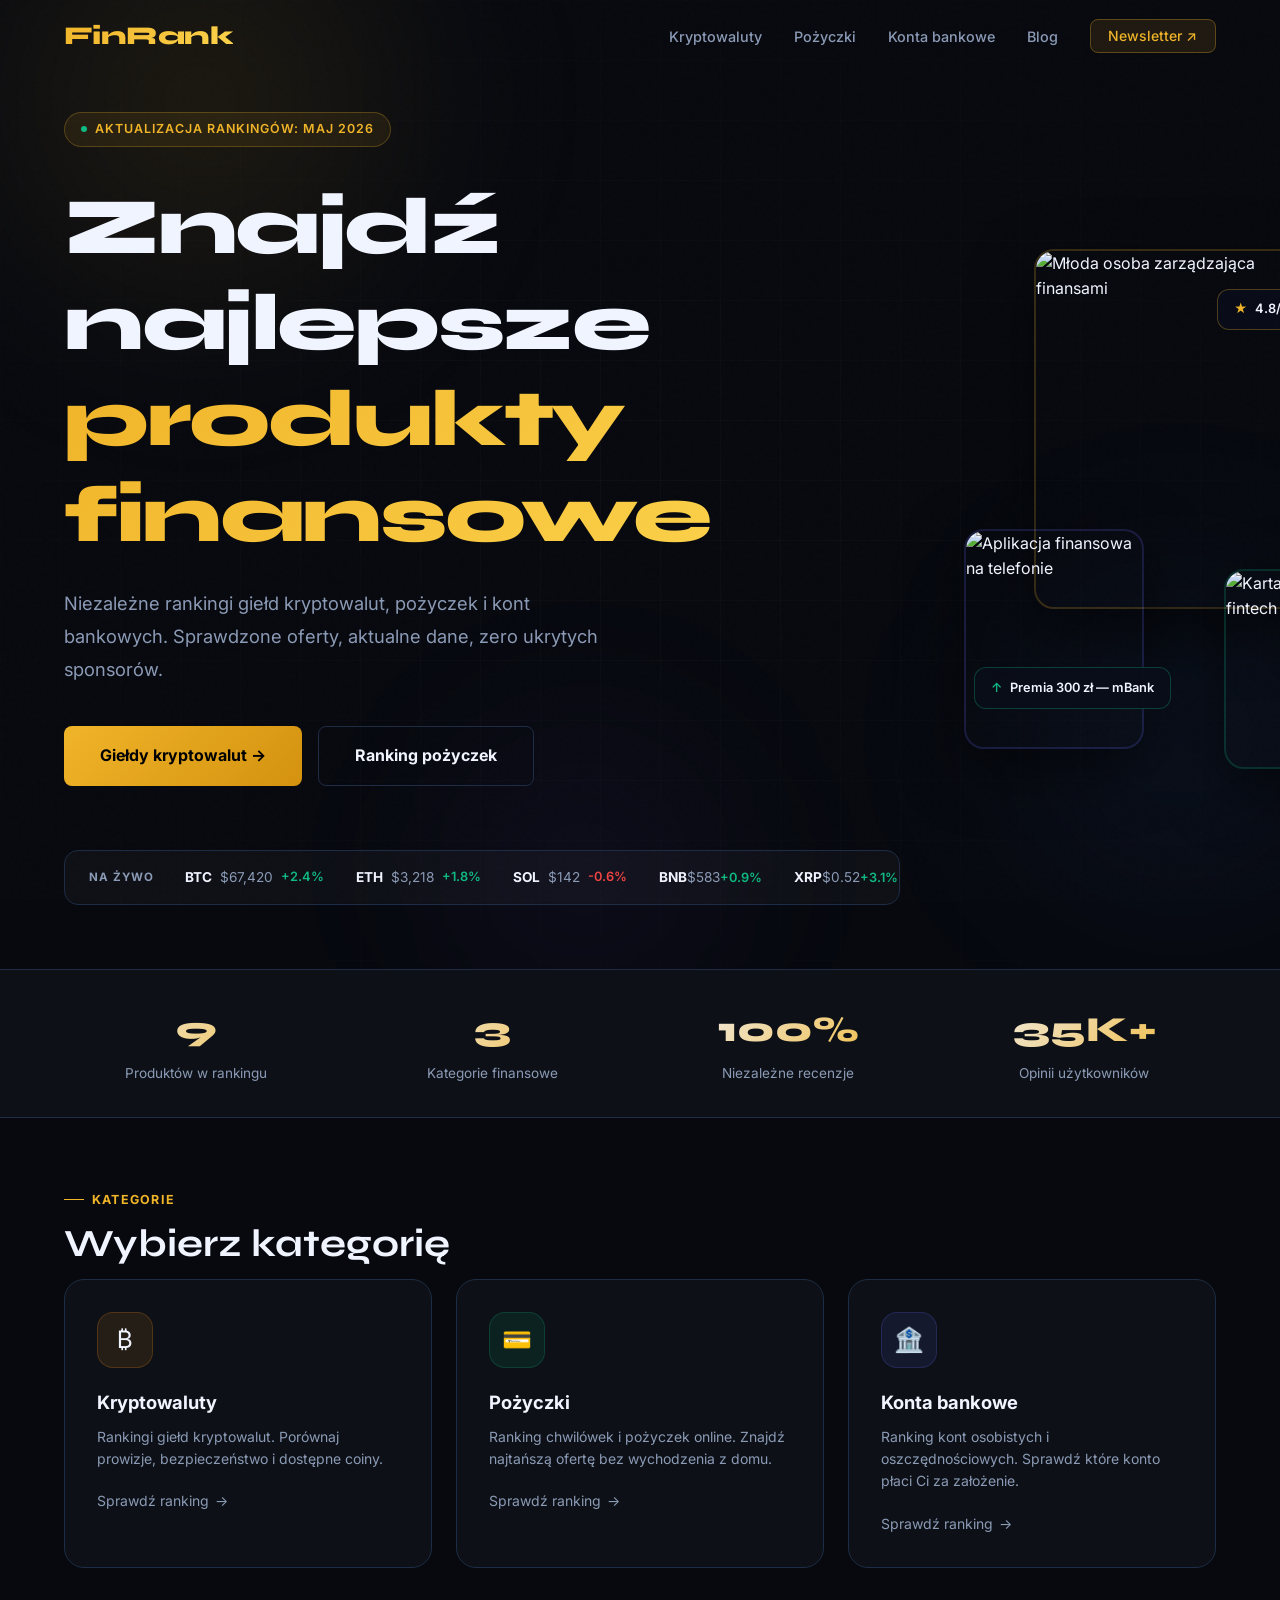
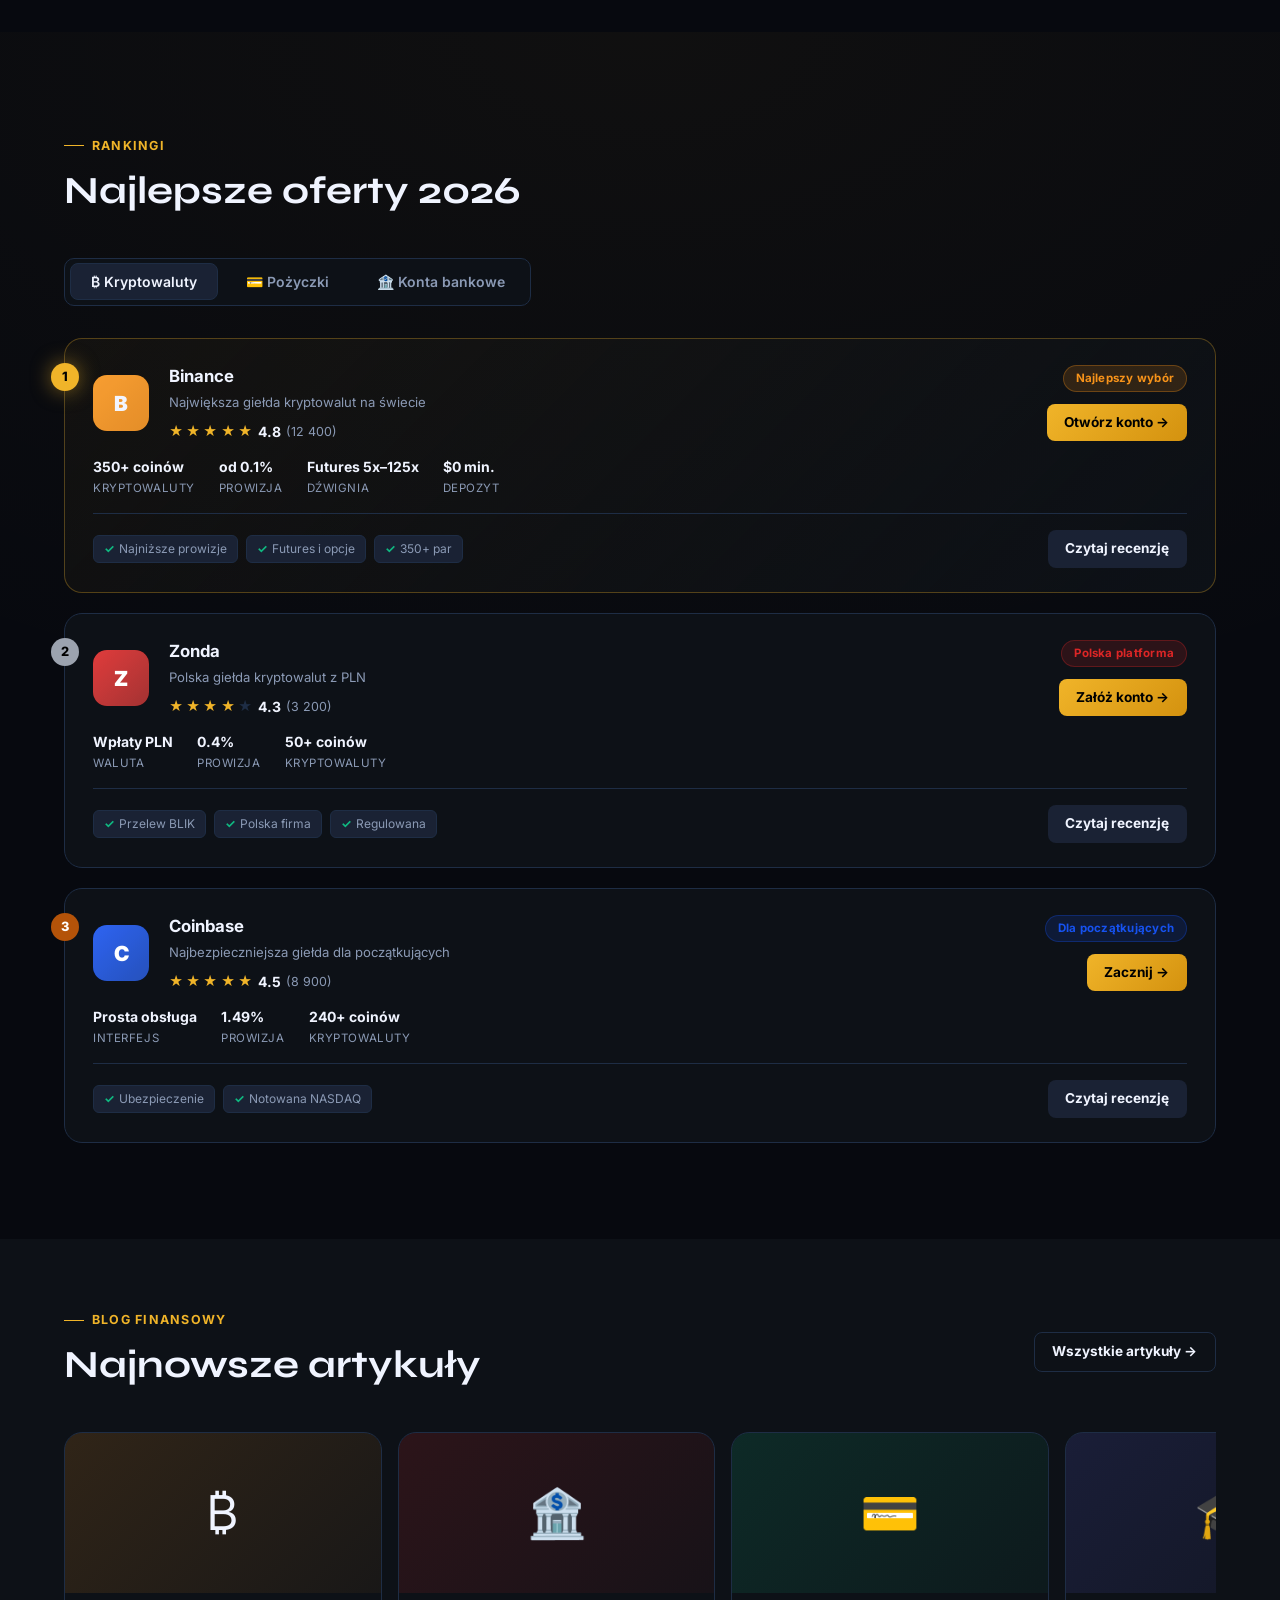
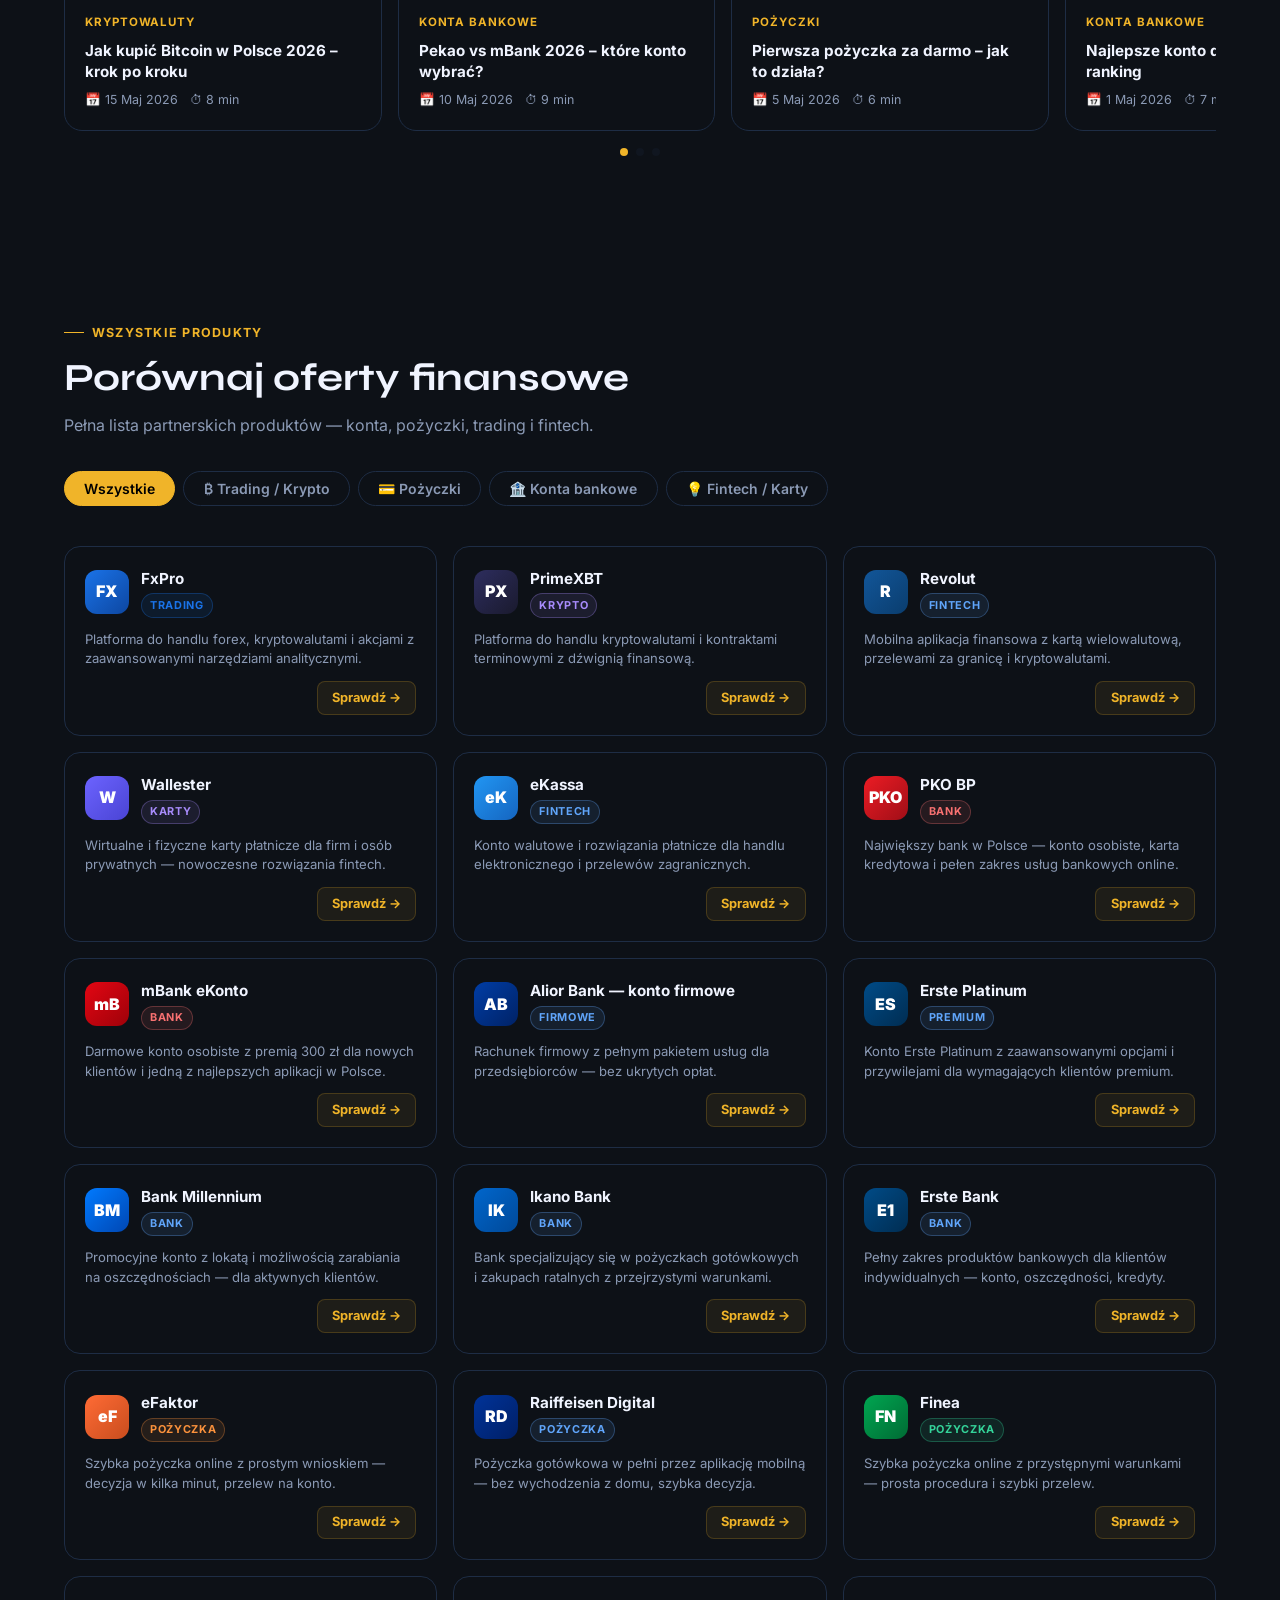
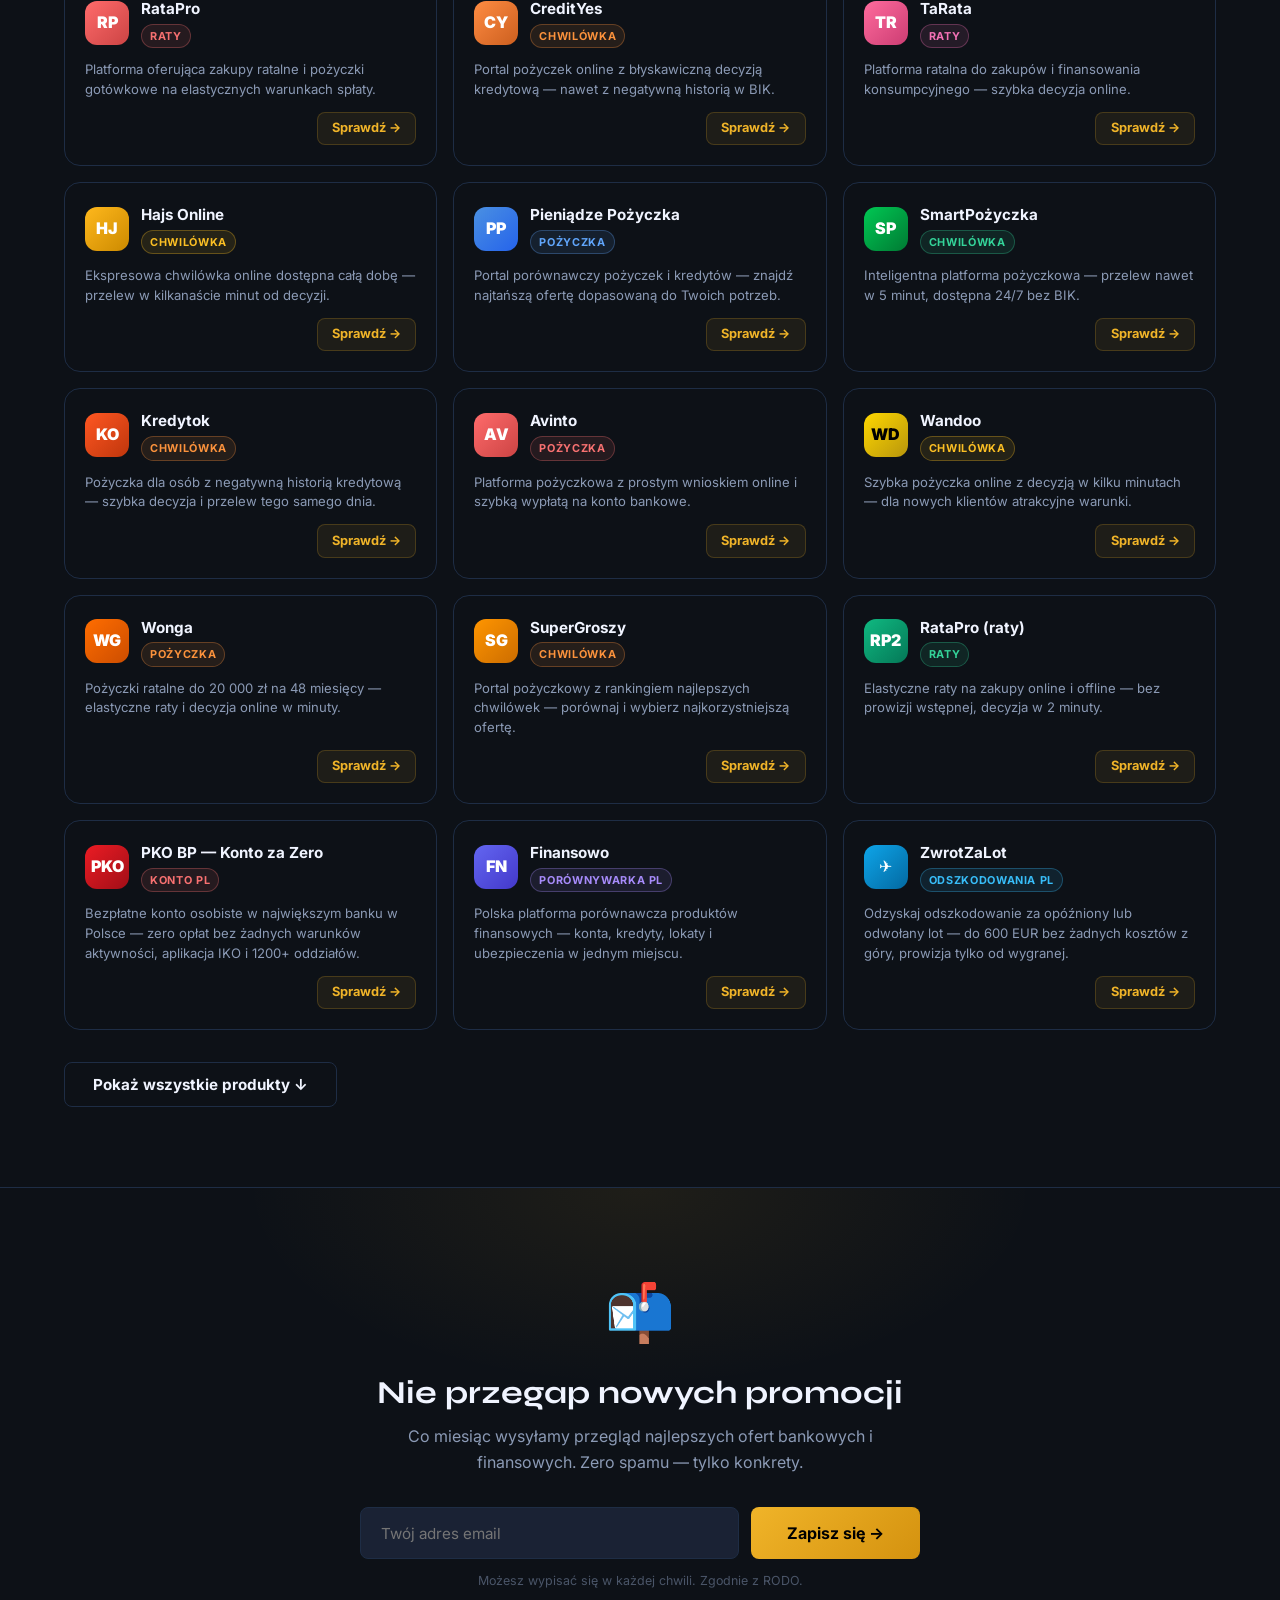
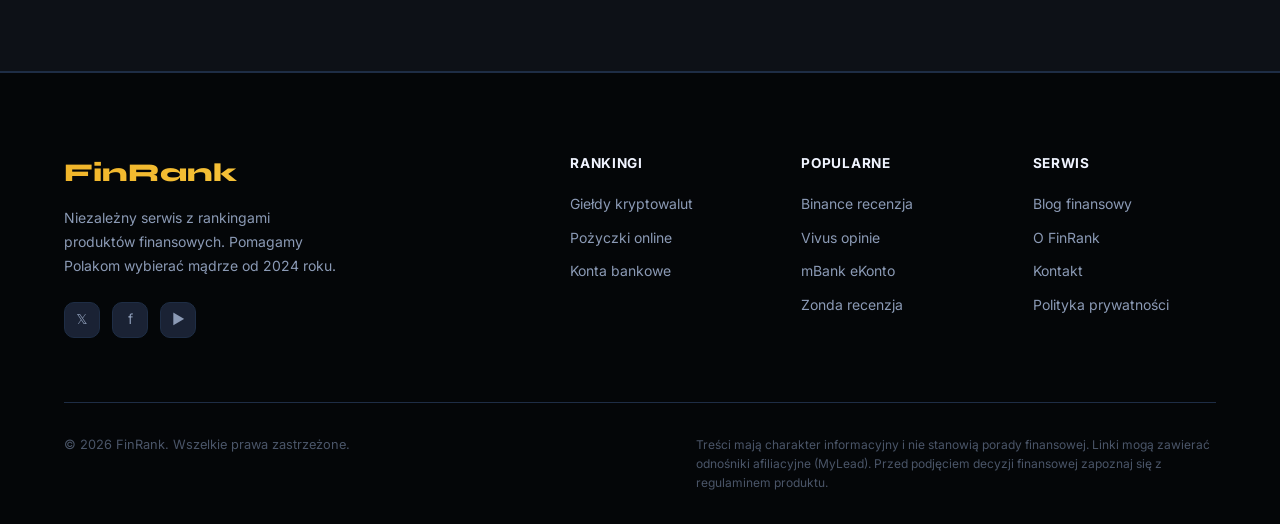
==== commit fa5ba2c8: "add google-site-verification" ====
--- a/index.html
+++ b/index.html
@@ -7,6 +7,7 @@
   <meta name="description" content="Niezależne rankingi giełd kryptowalut, pożyczek i kont bankowych. Aktualne oferty 2026.">
   <meta name="mylead-verification" content="93085e1f980d52d8563453af0e160e98">
 <!-- mylead-verification: 93085e1f980d52d8563453af0e160e98 -->
+  <meta name="google-site-verification" content="71qna8pxqlDW-AesXM2K4o4dto9C27T_lY9sjVR2oro">
   <!-- Fonts -->
   <link rel="preconnect" href="https://fonts.googleapis.com">
   <link href="https://fonts.googleapis.com/css2?family=Inter:wght@400;500;600;700;800;900&family=Syne:wght@700;800&display=swap" rel="stylesheet">
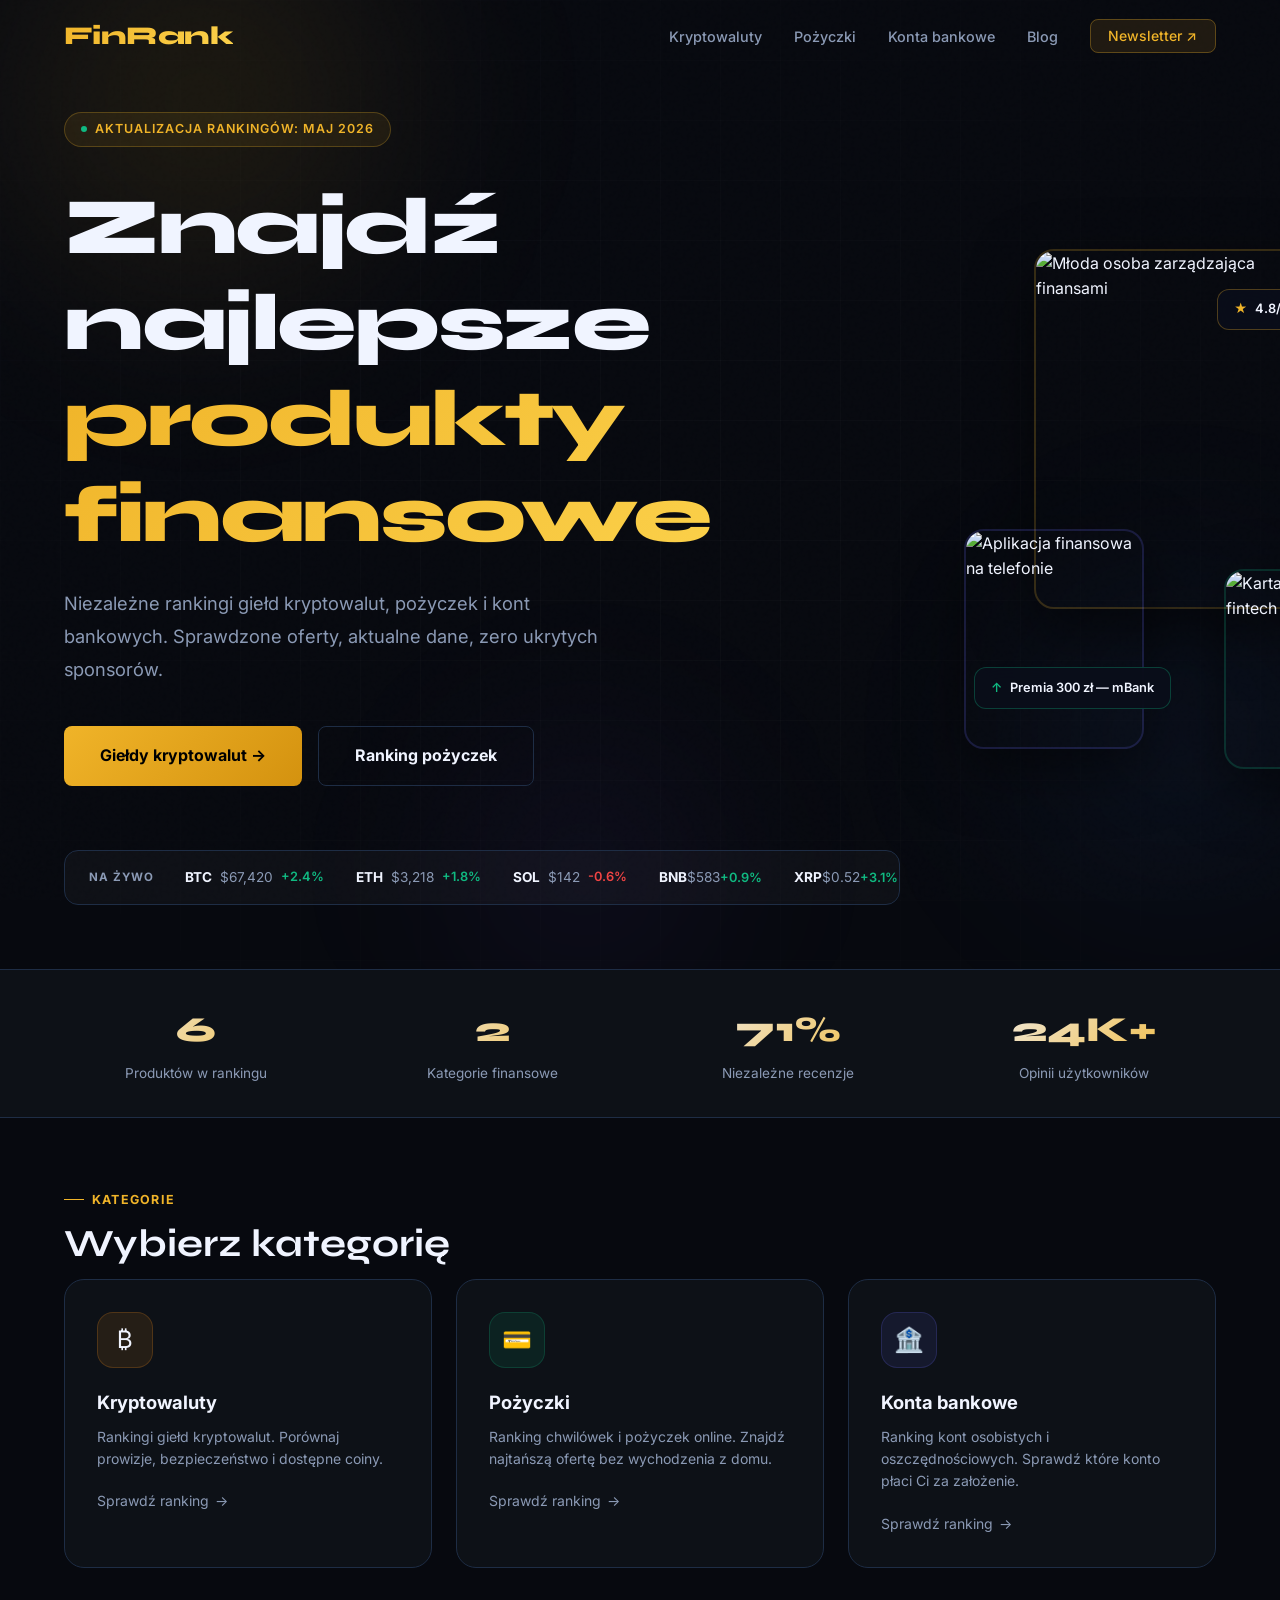
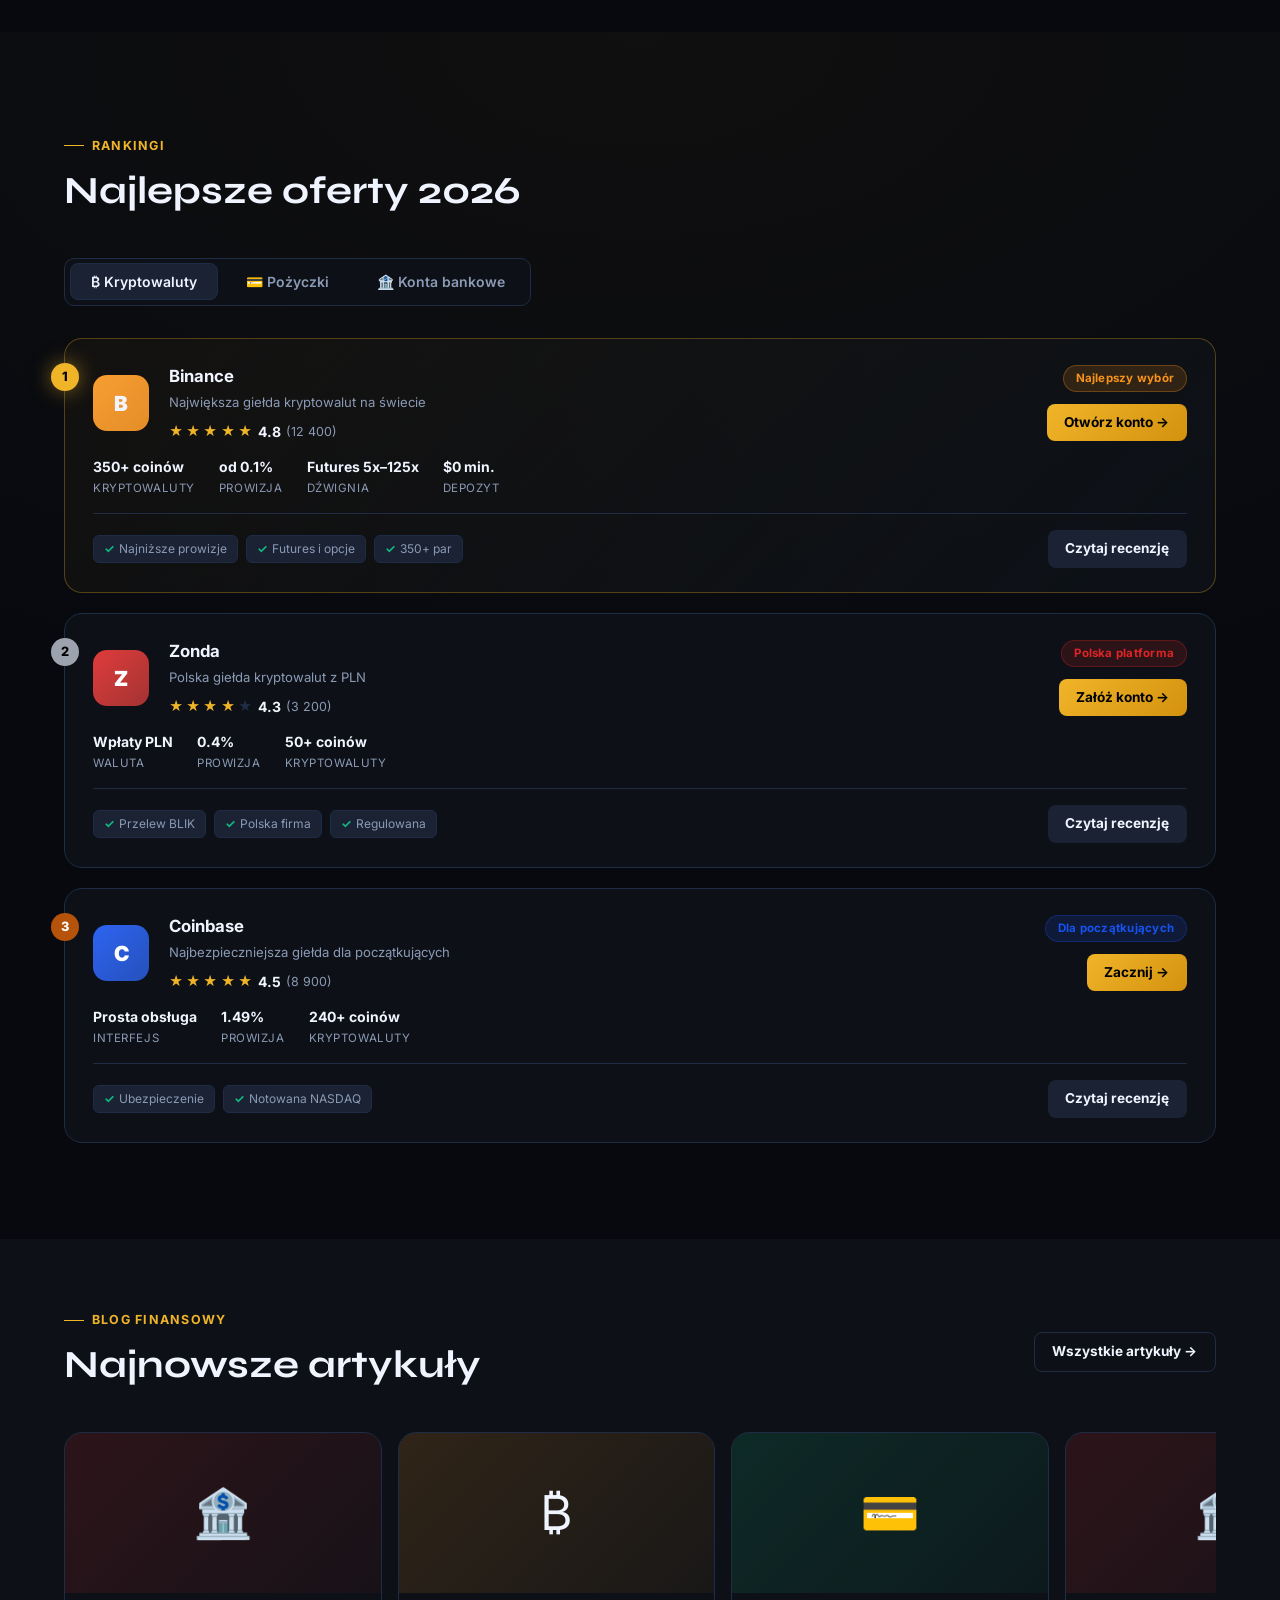
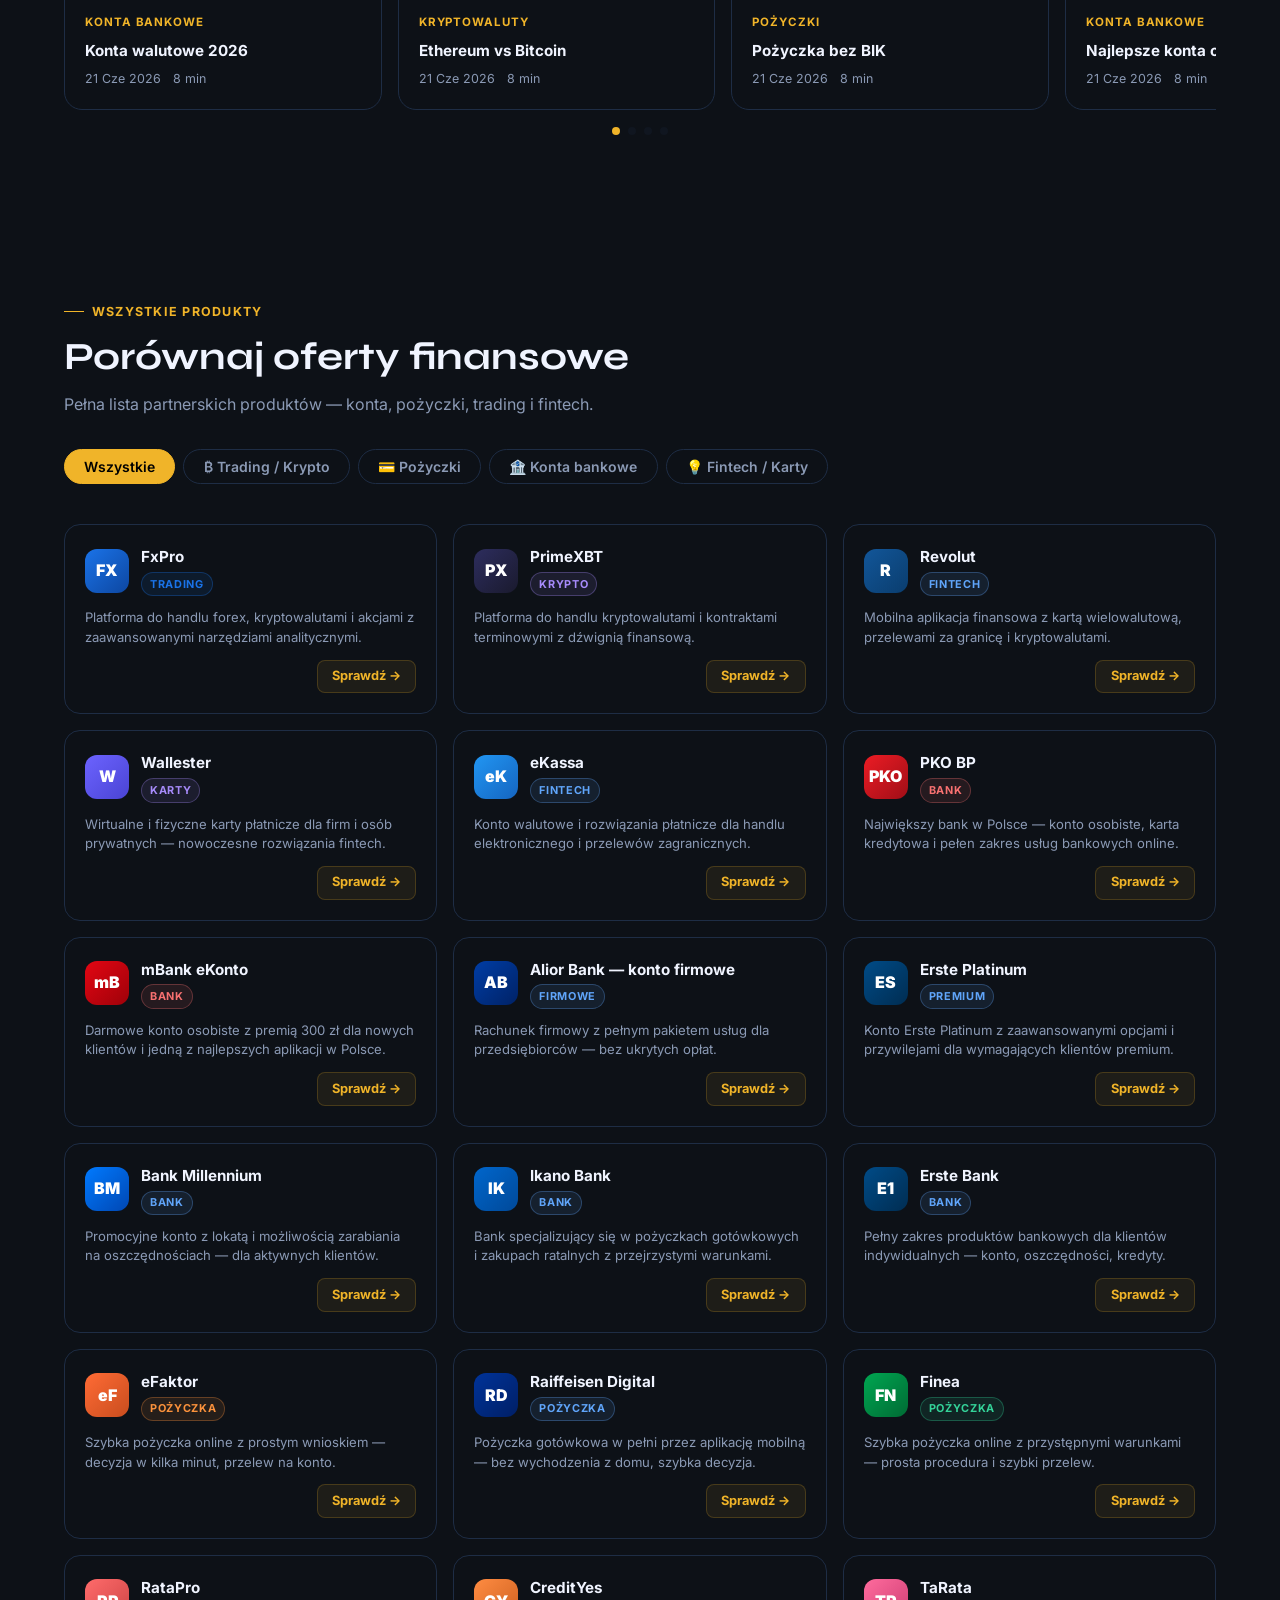
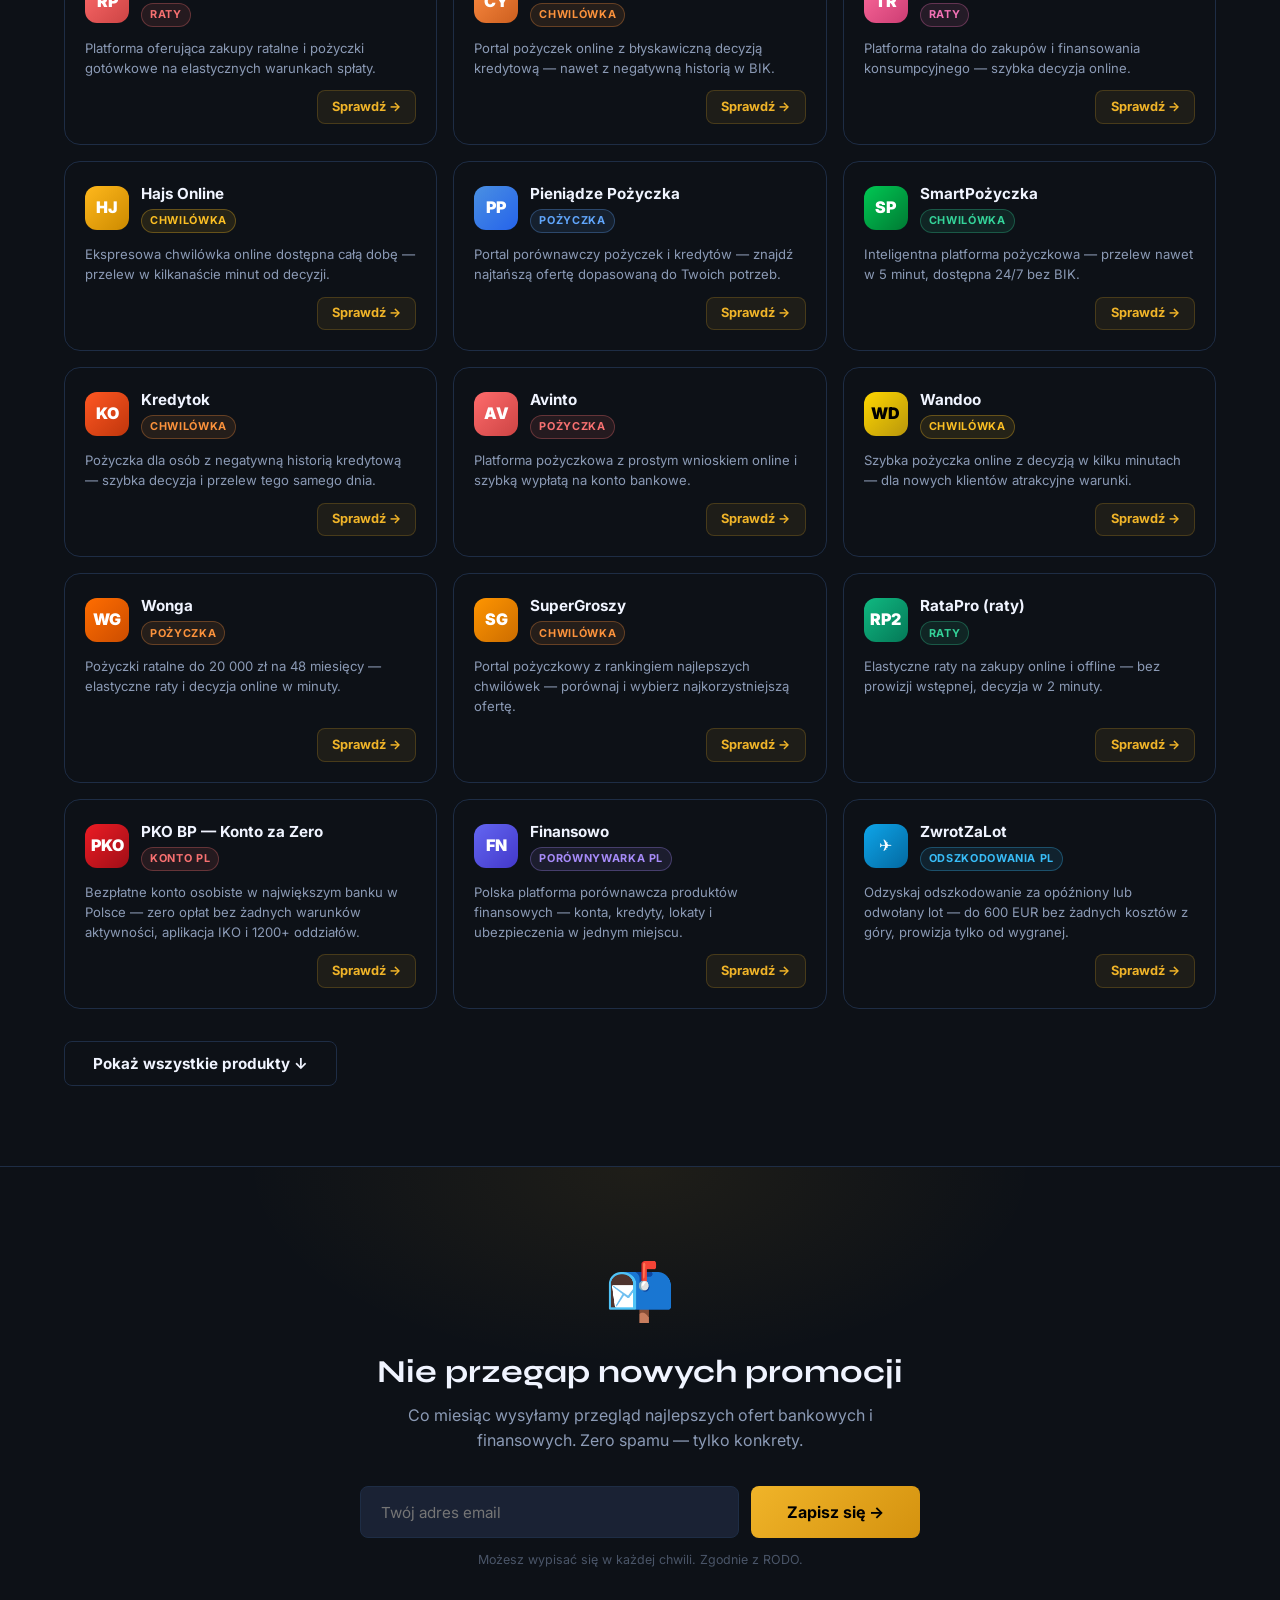
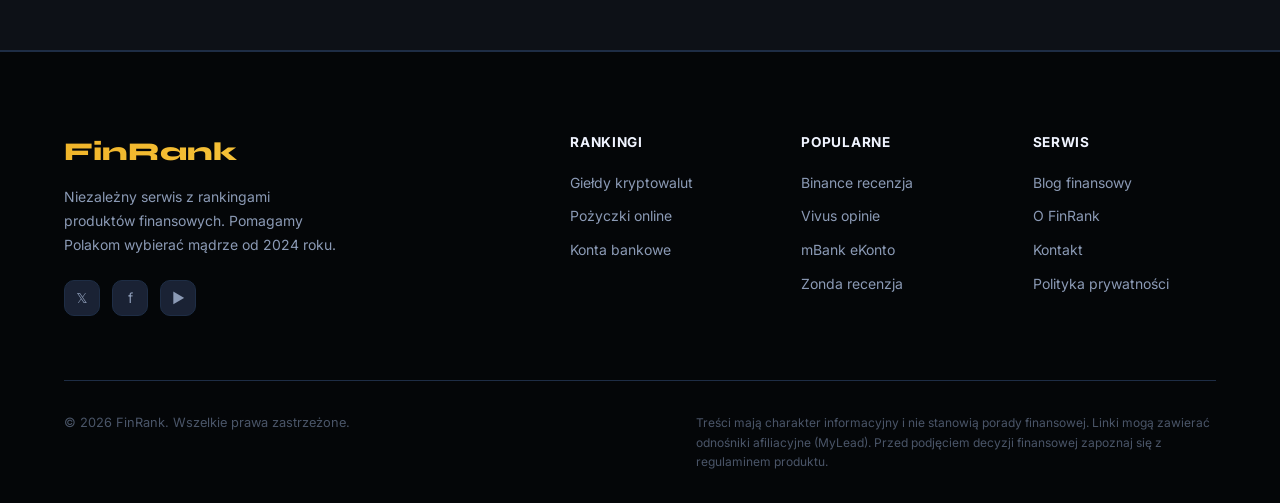
==== commit aef57810: "blog: dodano 10 indywidualnych stron blogu + blog index + karuzelę" ====
--- a/index.html
+++ b/index.html
@@ -8,6 +8,15 @@
   <meta name="mylead-verification" content="93085e1f980d52d8563453af0e160e98">
 <!-- mylead-verification: 93085e1f980d52d8563453af0e160e98 -->
   <meta name="google-site-verification" content="71qna8pxqlDW-AesXM2K4o4dto9C27T_lY9sjVR2oro">
+  <meta name="google-site-verification" content="L5fYvIRM-hOuKpgA8cjumA9VviJxD0MbAWDoKwup3Yo">
+  <!-- Google tag (gtag.js) -->
+  <script async src="https://www.googletagmanager.com/gtag/js?id=G-9R80DCEM55"></script>
+  <script>
+    window.dataLayer = window.dataLayer || [];
+    function gtag(){dataLayer.push(arguments);}
+    gtag('js', new Date());
+    gtag('config', 'G-9R80DCEM55');
+  </script>
   <!-- Fonts -->
   <link rel="preconnect" href="https://fonts.googleapis.com">
   <link href="https://fonts.googleapis.com/css2?family=Inter:wght@400;500;600;700;800;900&family=Syne:wght@700;800&display=swap" rel="stylesheet">
@@ -1167,19 +1176,41 @@
         <div class="section-eyebrow">Blog finansowy</div>
         <h2 class="s-title">Najnowsze artykuły</h2>
       </div>
-      <a href="#blog" class="btn btn-outline btn-sm hide-m">Wszystkie artykuły →</a>
+      <a href="/blog/" class="btn btn-outline btn-sm hide-m">Wszystkie artykuły →</a>
     </div>
 
     <div class="swiper blog-swiper" data-aos="fade-up">
       <div class="swiper-wrapper">
+
+        <div class="swiper-slide" style="height:auto">
+          <div class="blog-card">
+            <div class="blog-card-img" style="background:linear-gradient(135deg,rgba(220,38,38,.15),rgba(220,38,38,.05))">🏦</div>
+            <div class="blog-card-body">
+              <div class="blog-tag">Konta bankowe</div>
+              <div class="blog-title"><a href="/blog/konto-walutowe-najlepsze-oferty-2026/">Konta walutowe 2026</a></div>
+              <div class="blog-meta"><span>21 Cze 2026</span><span>8 min</span></div>
+            </div>
+          </div>
+        </div>
 
         <div class="swiper-slide" style="height:auto">
           <div class="blog-card">
             <div class="blog-card-img" style="background:linear-gradient(135deg,rgba(247,147,26,.15),rgba(247,147,26,.05))">₿</div>
             <div class="blog-card-body">
               <div class="blog-tag">Kryptowaluty</div>
-              <div class="blog-title"><a href="#">Jak kupić Bitcoin w Polsce 2026 – krok po kroku</a></div>
-              <div class="blog-meta"><span>📅 15 Maj 2026</span><span>⏱ 8 min</span></div>
+              <div class="blog-title"><a href="/blog/ethereum-vs-bitcoin-roznice-i-co-wybrac/">Ethereum vs Bitcoin</a></div>
+              <div class="blog-meta"><span>21 Cze 2026</span><span>8 min</span></div>
+            </div>
+          </div>
+        </div>
+
+        <div class="swiper-slide" style="height:auto">
+          <div class="blog-card">
+            <div class="blog-card-img" style="background:linear-gradient(135deg,rgba(16,185,129,.15),rgba(16,185,129,.05))">💳</div>
+            <div class="blog-card-body">
+              <div class="blog-tag">Pożyczki</div>
+              <div class="blog-title"><a href="/blog/pozyczka-na-raty-bez-bik/">Pożyczka bez BIK</a></div>
+              <div class="blog-meta"><span>21 Cze 2026</span><span>8 min</span></div>
             </div>
           </div>
         </div>
@@ -1189,8 +1220,19 @@
             <div class="blog-card-img" style="background:linear-gradient(135deg,rgba(220,38,38,.15),rgba(220,38,38,.05))">🏦</div>
             <div class="blog-card-body">
               <div class="blog-tag">Konta bankowe</div>
-              <div class="blog-title"><a href="#">Pekao vs mBank 2026 – które konto wybrać?</a></div>
-              <div class="blog-meta"><span>📅 10 Maj 2026</span><span>⏱ 9 min</span></div>
+              <div class="blog-title"><a href="/blog/konto-oszczednosciowe-najwyzsze-oprocentowanie/">Najlepsze konta oszczędnościowe</a></div>
+              <div class="blog-meta"><span>21 Cze 2026</span><span>8 min</span></div>
+            </div>
+          </div>
+        </div>
+
+        <div class="swiper-slide" style="height:auto">
+          <div class="blog-card">
+            <div class="blog-card-img" style="background:linear-gradient(135deg,rgba(247,147,26,.15),rgba(247,147,26,.05))">₿</div>
+            <div class="blog-card-body">
+              <div class="blog-tag">Kryptowaluty</div>
+              <div class="blog-title"><a href="/blog/jak-kupic-bitcoin-w-polsce/">Jak kupić Bitcoin</a></div>
+              <div class="blog-meta"><span>1 Mar 2026</span><span>8 min</span></div>
             </div>
           </div>
         </div>
@@ -1200,30 +1242,8 @@
             <div class="blog-card-img" style="background:linear-gradient(135deg,rgba(16,185,129,.15),rgba(16,185,129,.05))">💳</div>
             <div class="blog-card-body">
               <div class="blog-tag">Pożyczki</div>
-              <div class="blog-title"><a href="#">Pierwsza pożyczka za darmo – jak to działa?</a></div>
-              <div class="blog-meta"><span>📅 5 Maj 2026</span><span>⏱ 6 min</span></div>
-            </div>
-          </div>
-        </div>
-
-        <div class="swiper-slide" style="height:auto">
-          <div class="blog-card">
-            <div class="blog-card-img" style="background:linear-gradient(135deg,rgba(99,102,241,.15),rgba(99,102,241,.05))">🎓</div>
-            <div class="blog-card-body">
-              <div class="blog-tag">Konta bankowe</div>
-              <div class="blog-title"><a href="#">Najlepsze konto dla studenta 2026 – ranking</a></div>
-              <div class="blog-meta"><span>📅 1 Maj 2026</span><span>⏱ 7 min</span></div>
-            </div>
-          </div>
-        </div>
-
-        <div class="swiper-slide" style="height:auto">
-          <div class="blog-card">
-            <div class="blog-card-img" style="background:linear-gradient(135deg,rgba(245,158,11,.15),rgba(245,158,11,.05))">💼</div>
-            <div class="blog-card-body">
-              <div class="blog-tag">Konta firmowe</div>
-              <div class="blog-title"><a href="#">Konto firmowe bez opłat 2026 – JDG i freelancerzy</a></div>
-              <div class="blog-meta"><span>📅 28 Kwi 2026</span><span>⏱ 8 min</span></div>
+              <div class="blog-title"><a href="/blog/pierwsza-pozyczka-za-darmo/">Pożyczka 0%</a></div>
+              <div class="blog-meta"><span>15 Lut 2026</span><span>6 min</span></div>
             </div>
           </div>
         </div>
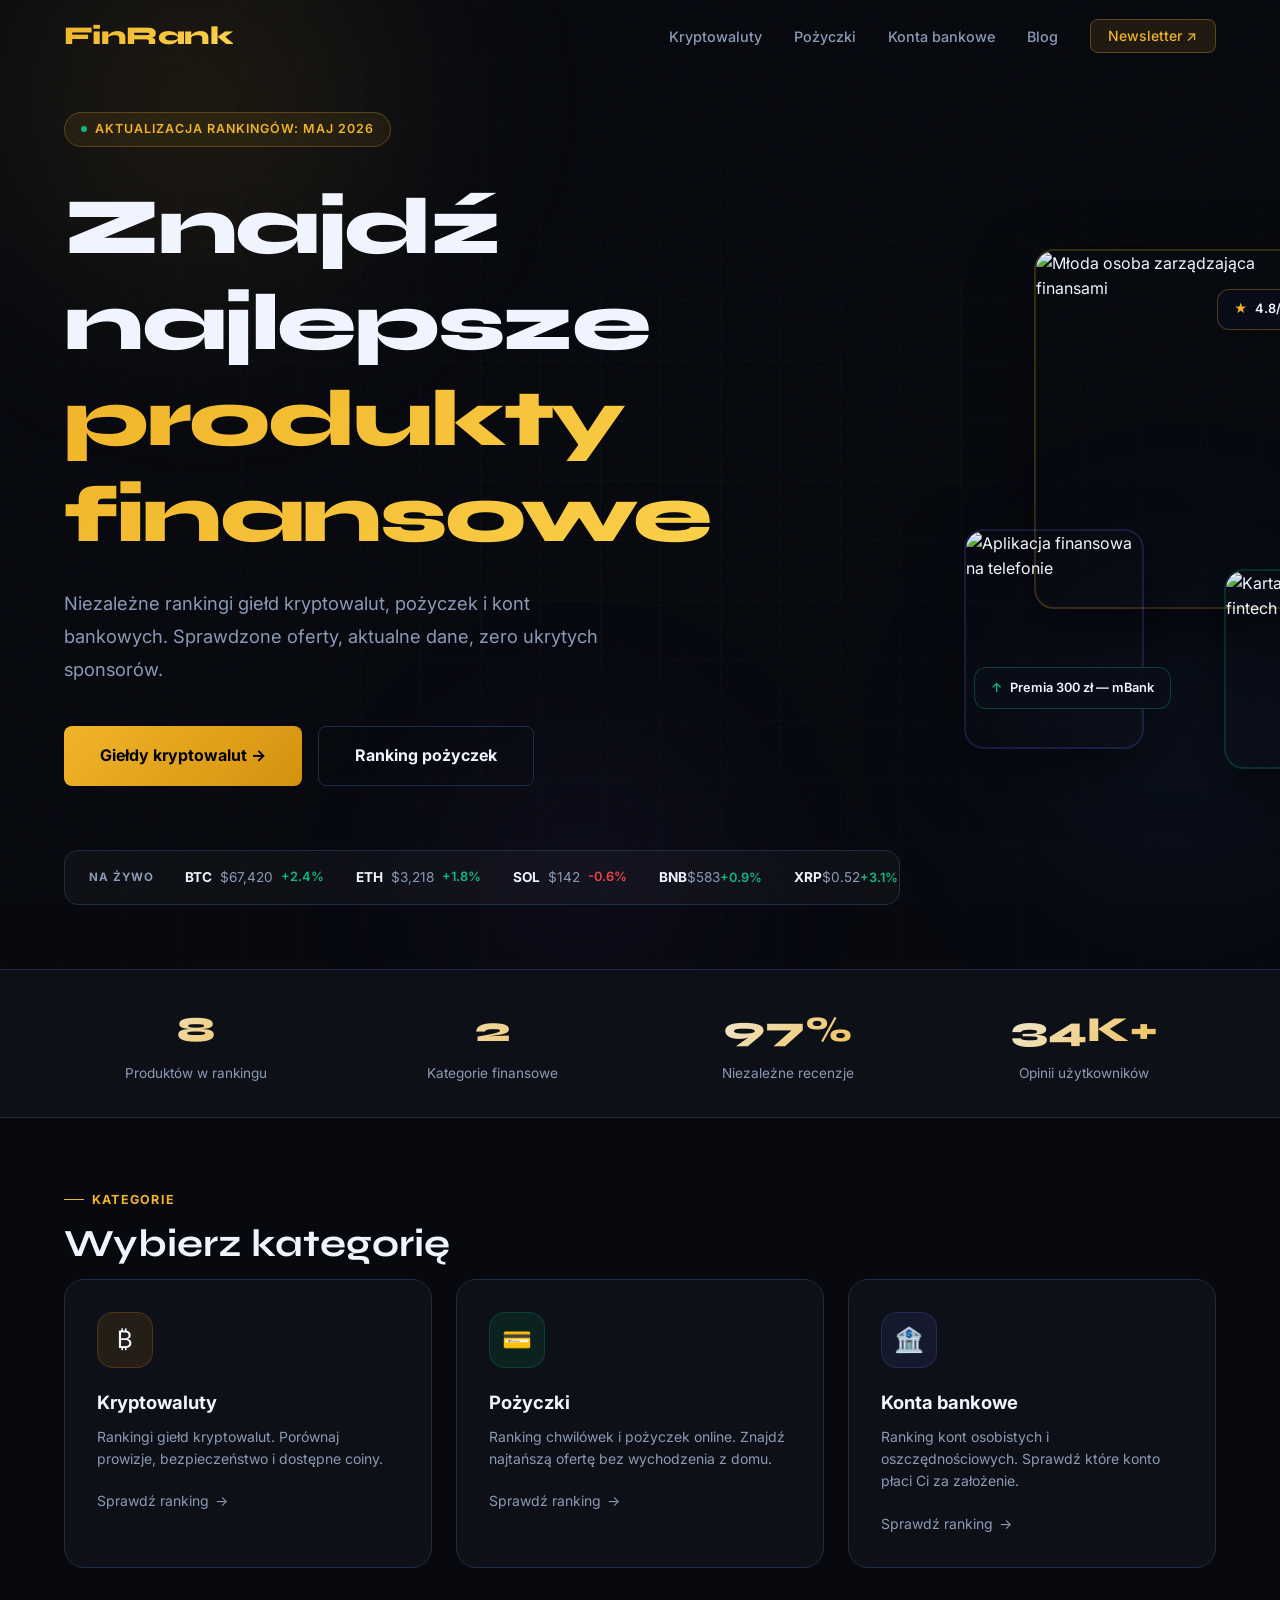
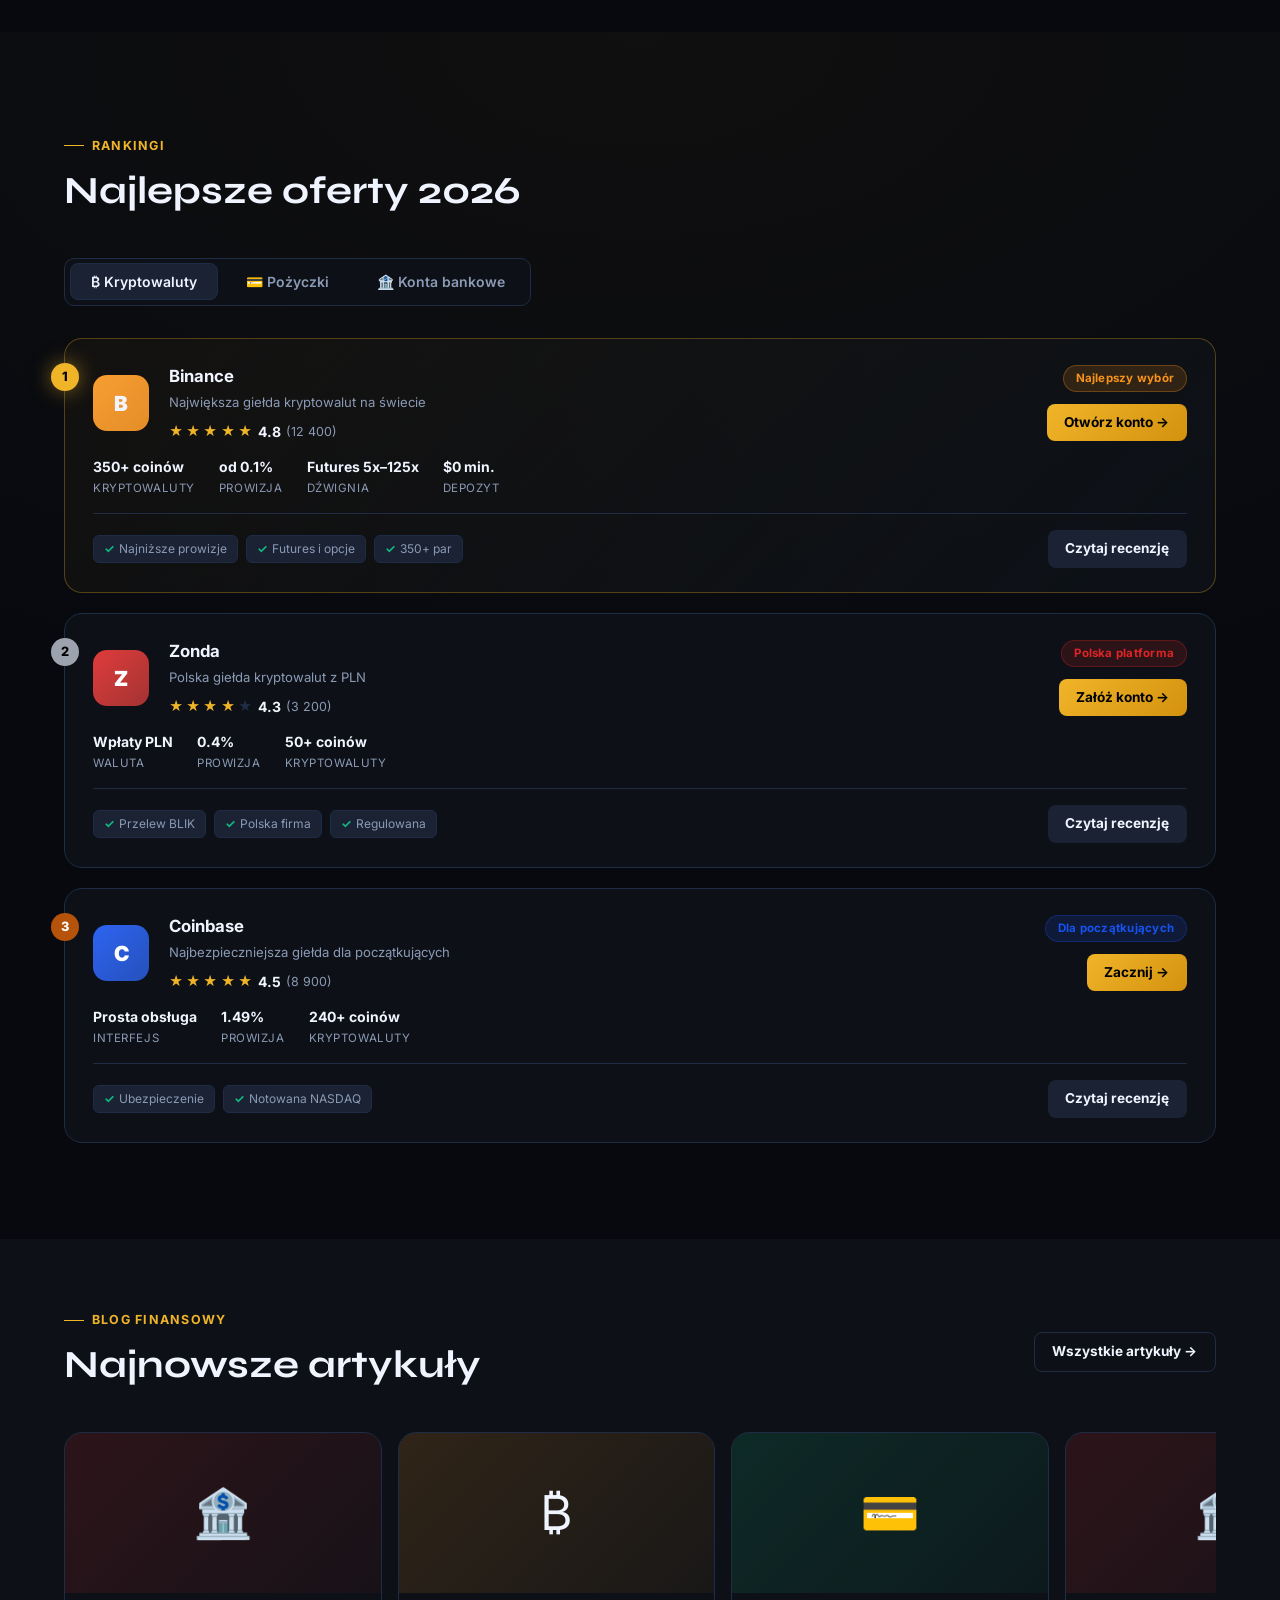
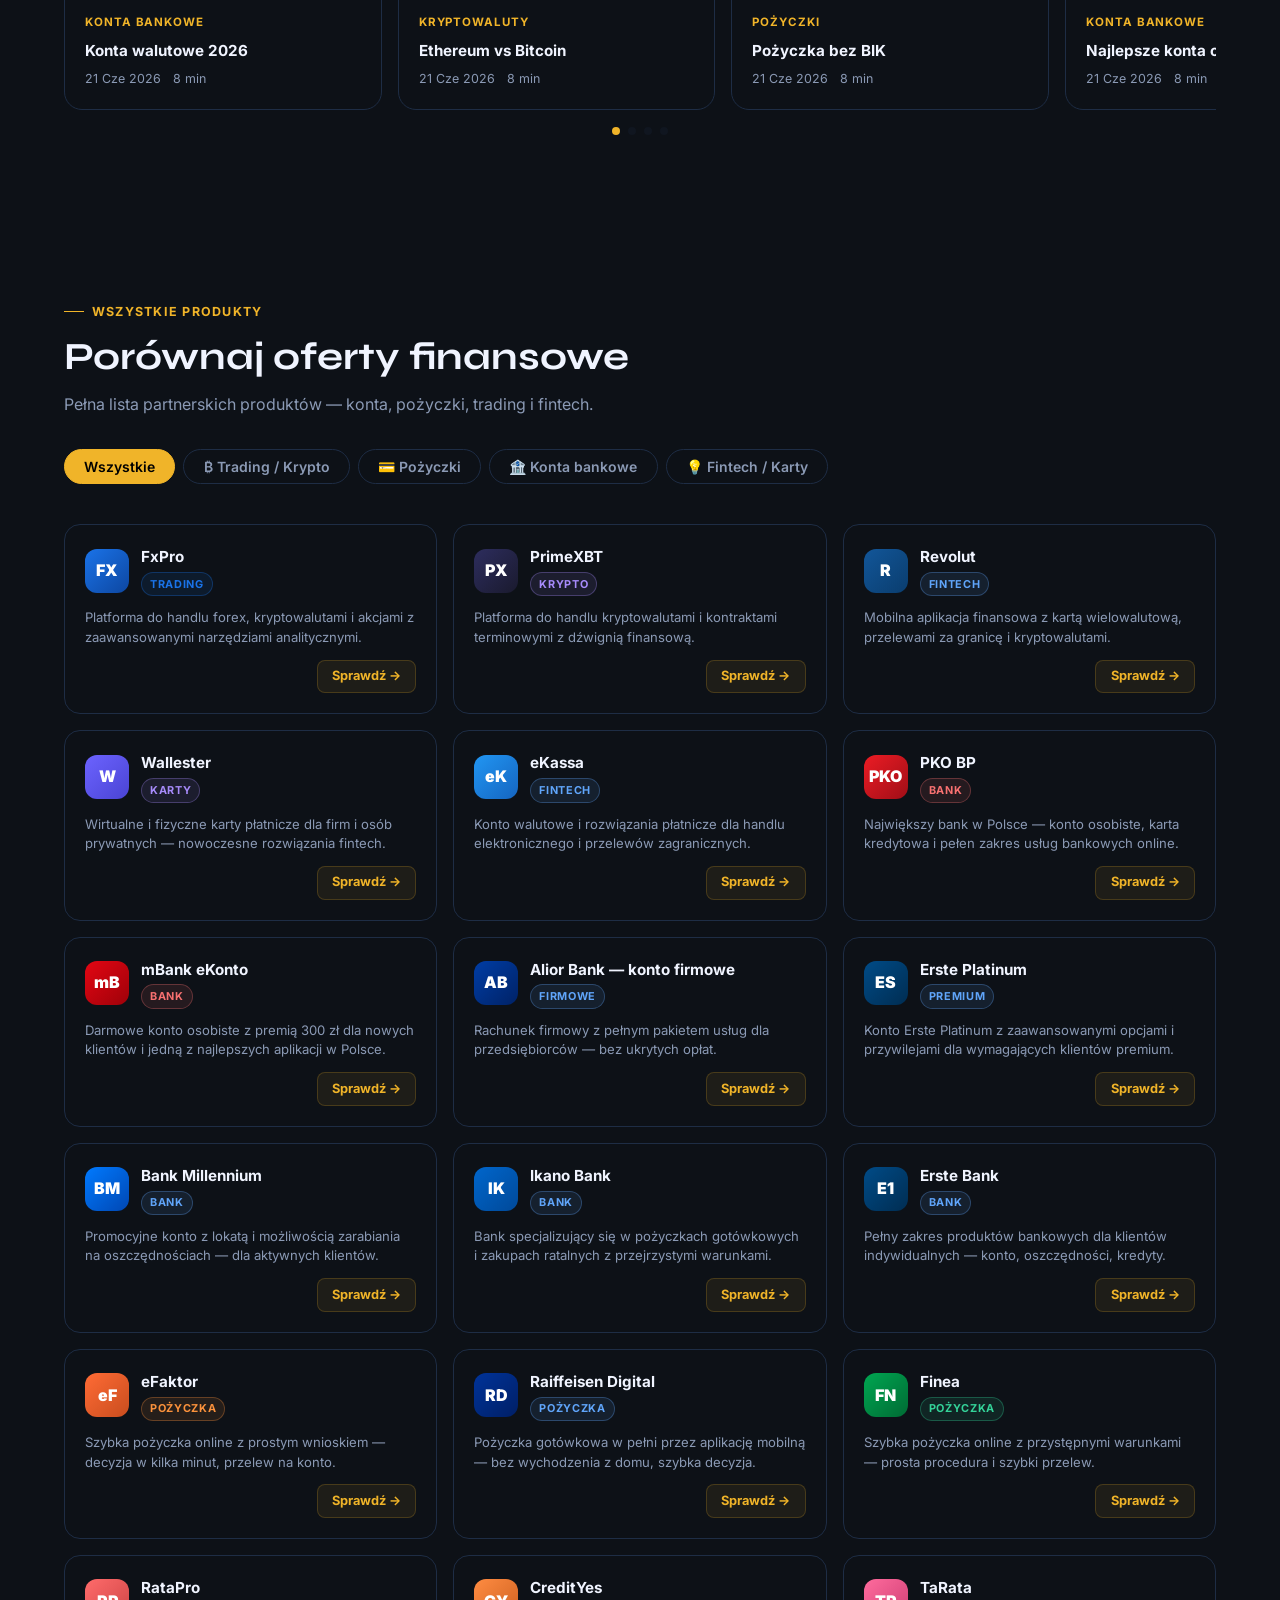
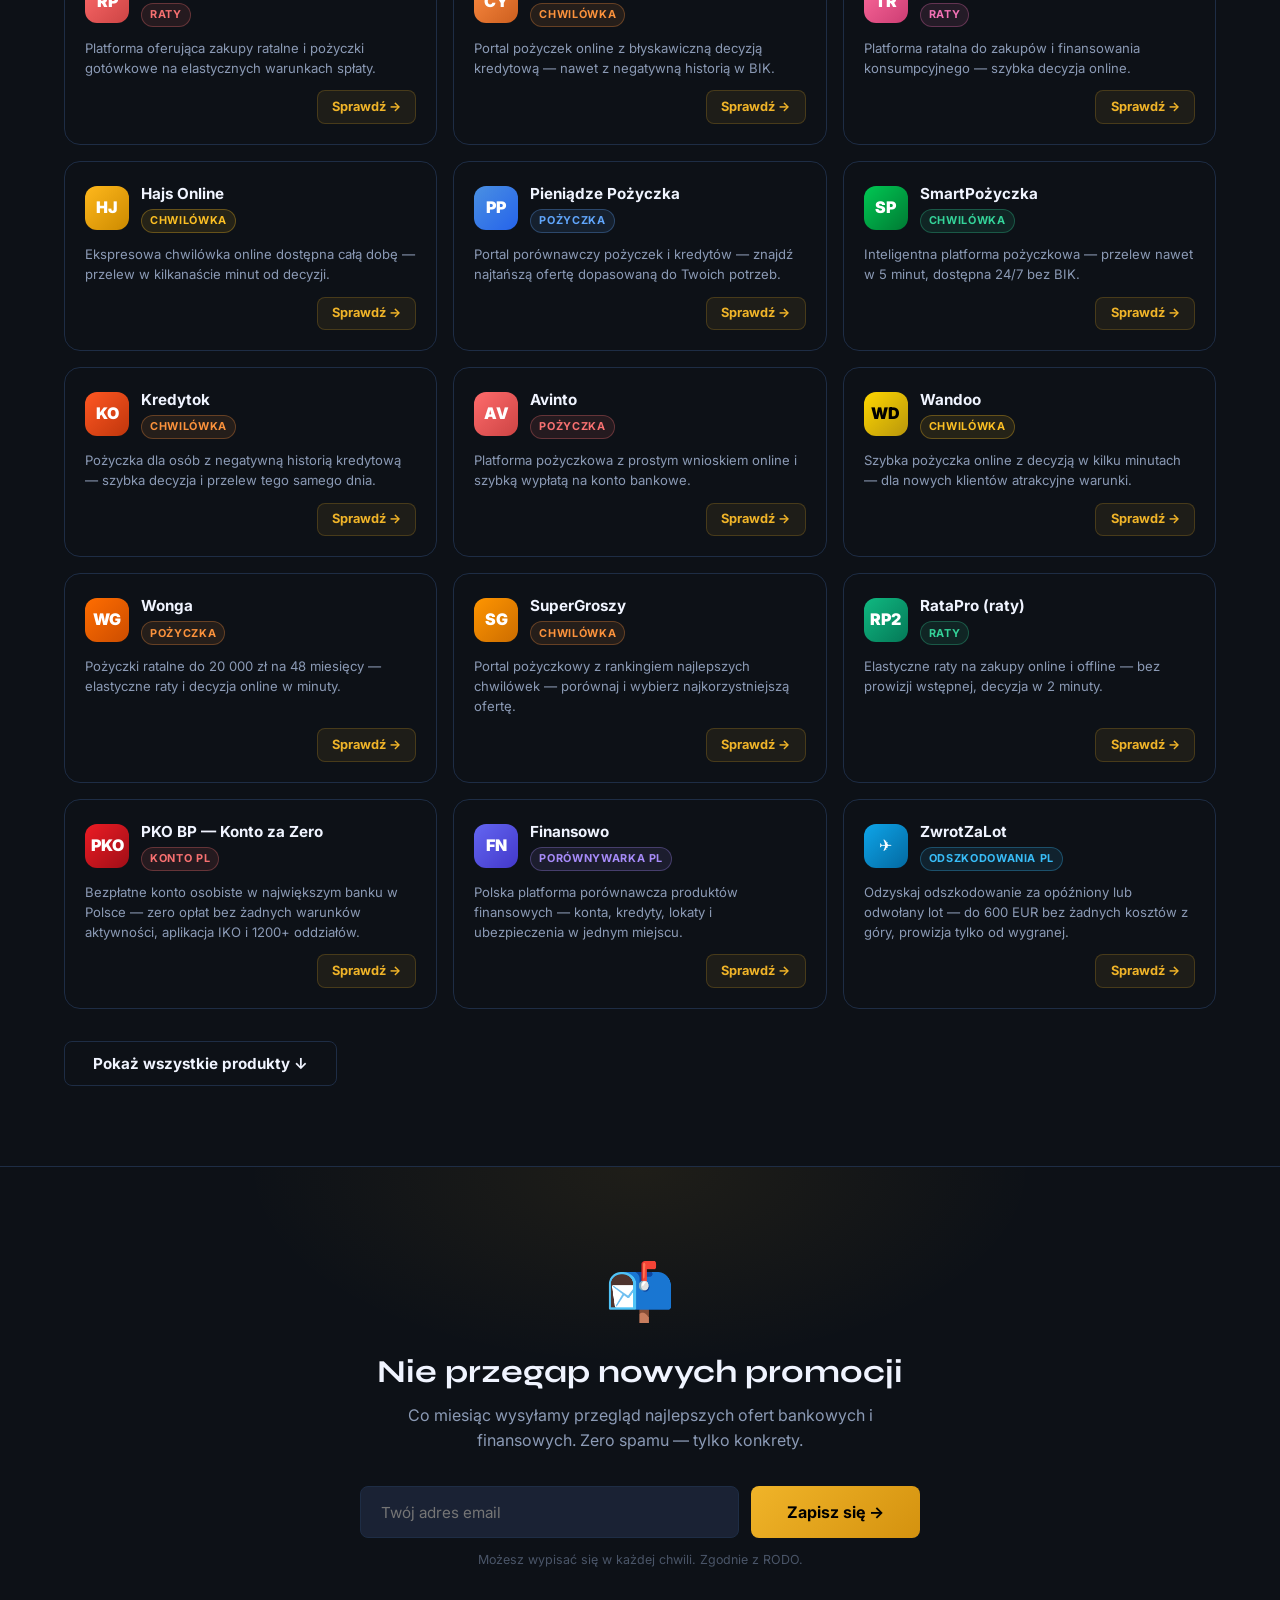
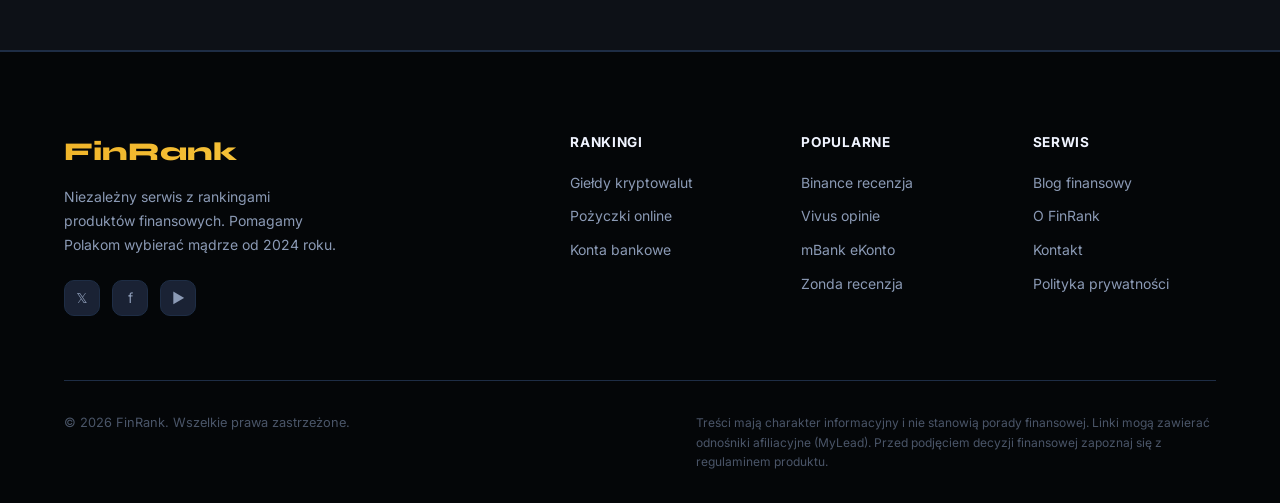
==== commit baa2812e: "feat: dodaj reklamy Adsterra (popunder, social bar, native, banery) Co-Authored-By: Claude Opus 5.5 " ====
--- a/index.html
+++ b/index.html
@@ -1870,5 +1870,8 @@
     });
   });
 </script>
+<!-- Adsterra Popunder/Social Bar -->
+<script src="https://pl31664746.profitableratecpmnetwork.com/1f/89/fb/1f89fb8f1243de7528d8f1b284567785.js"></script>
+<script src="https://pl31664748.profitableratecpmnetwork.com/dd/3c/89/dd3c89d6ac47742712f86b5d6d6fb4d8.js"></script>
 </body>
 </html>
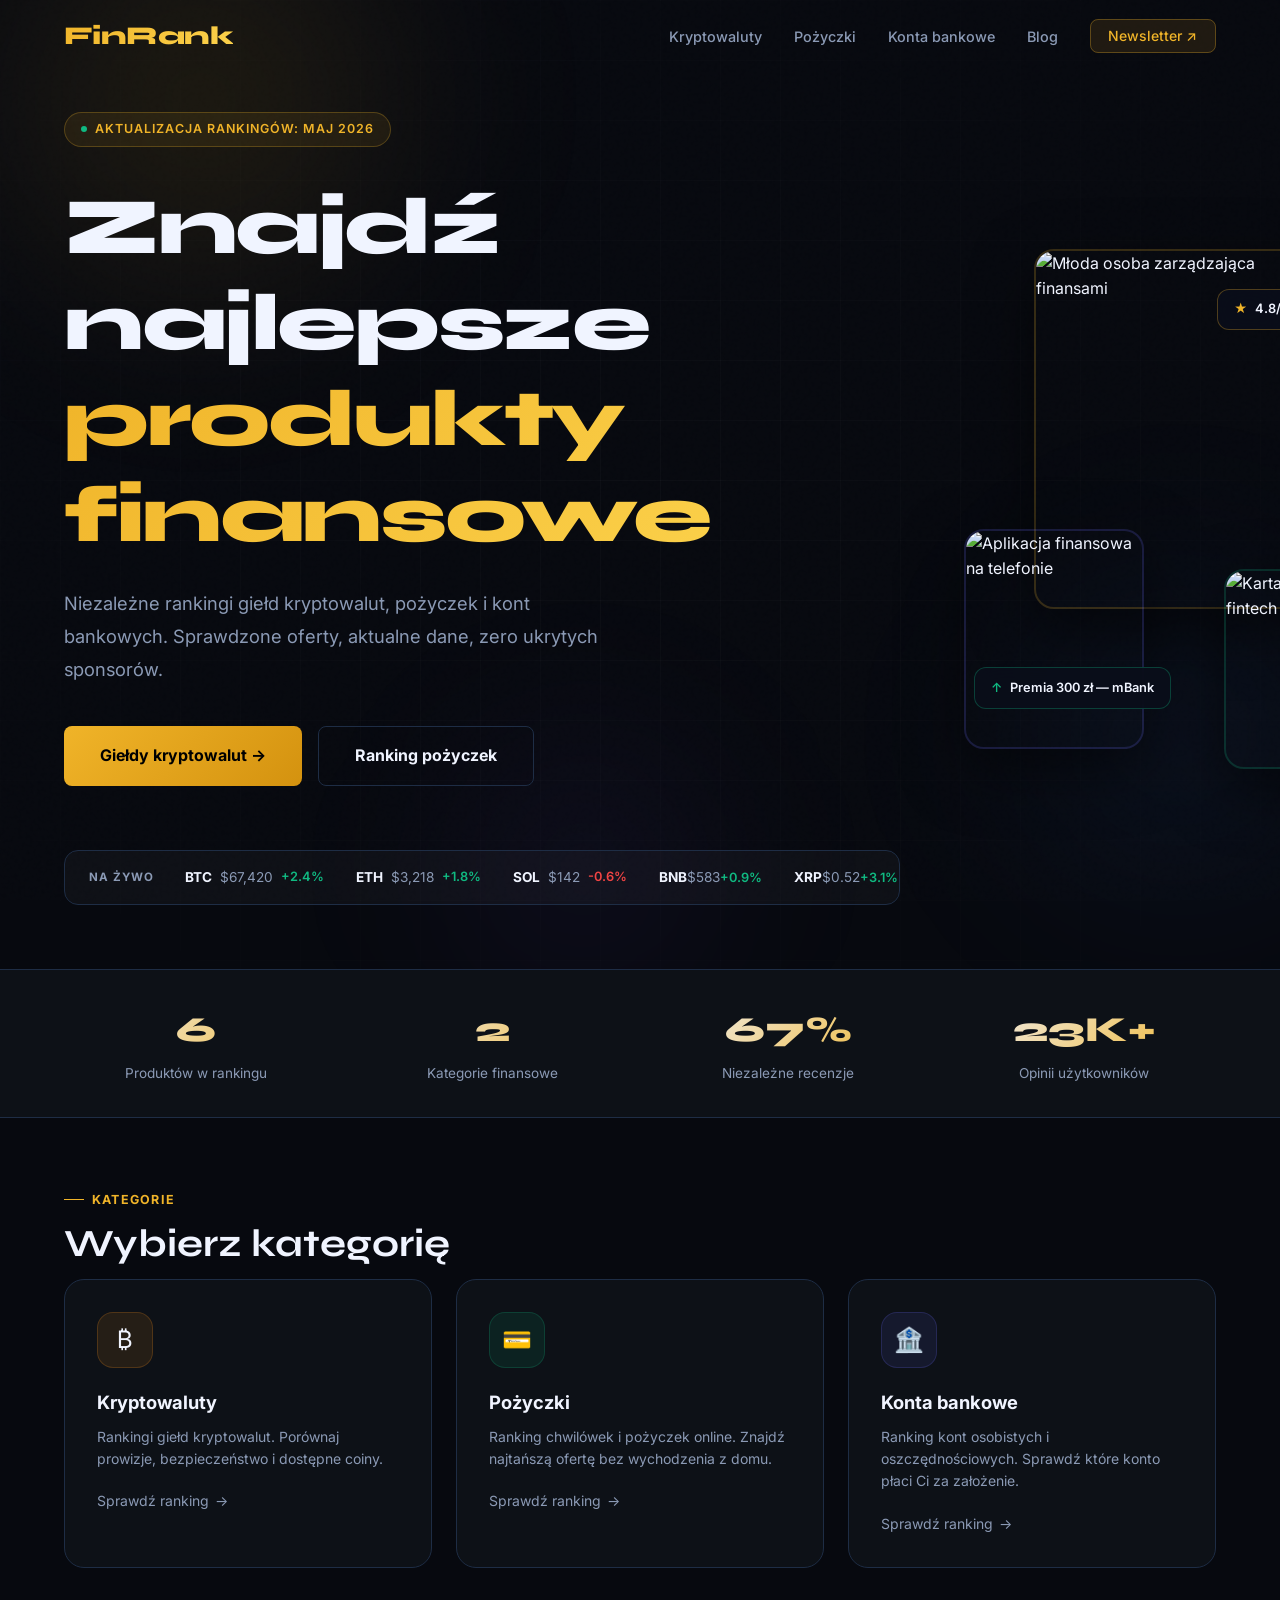
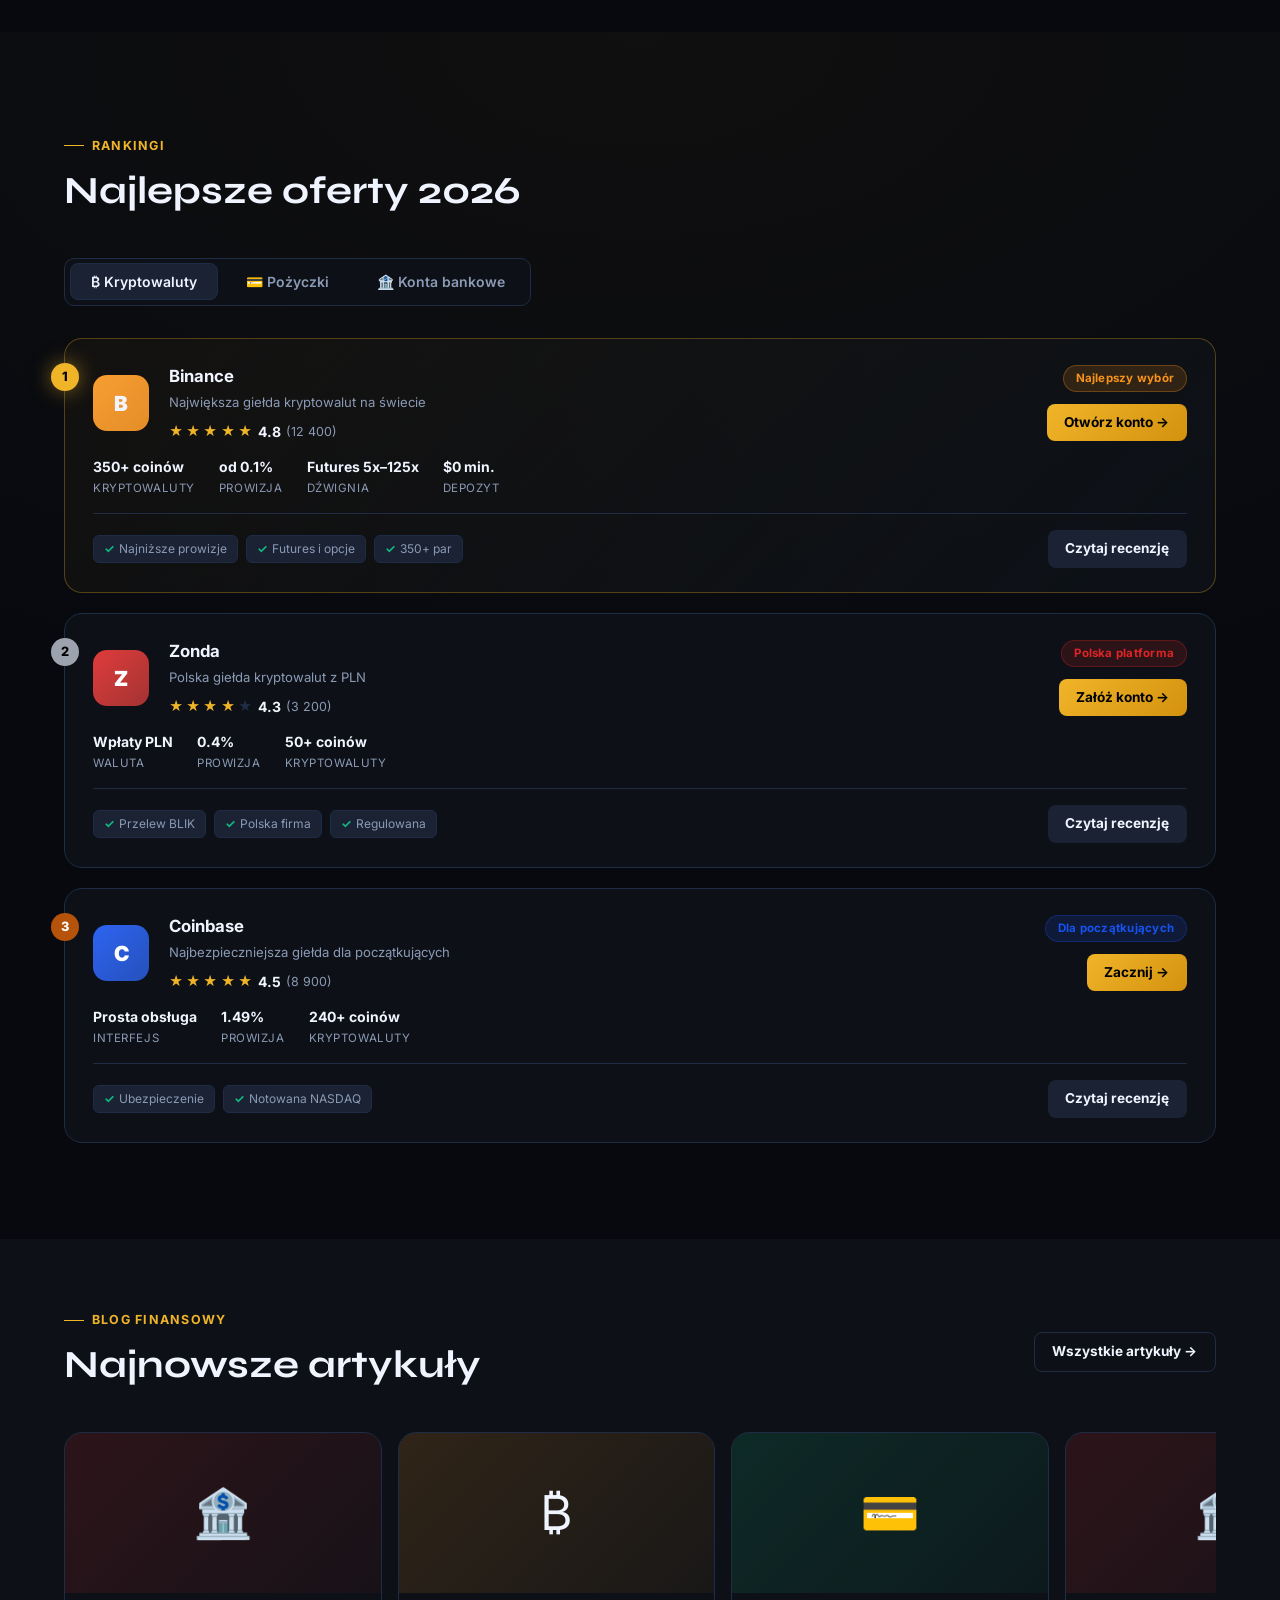
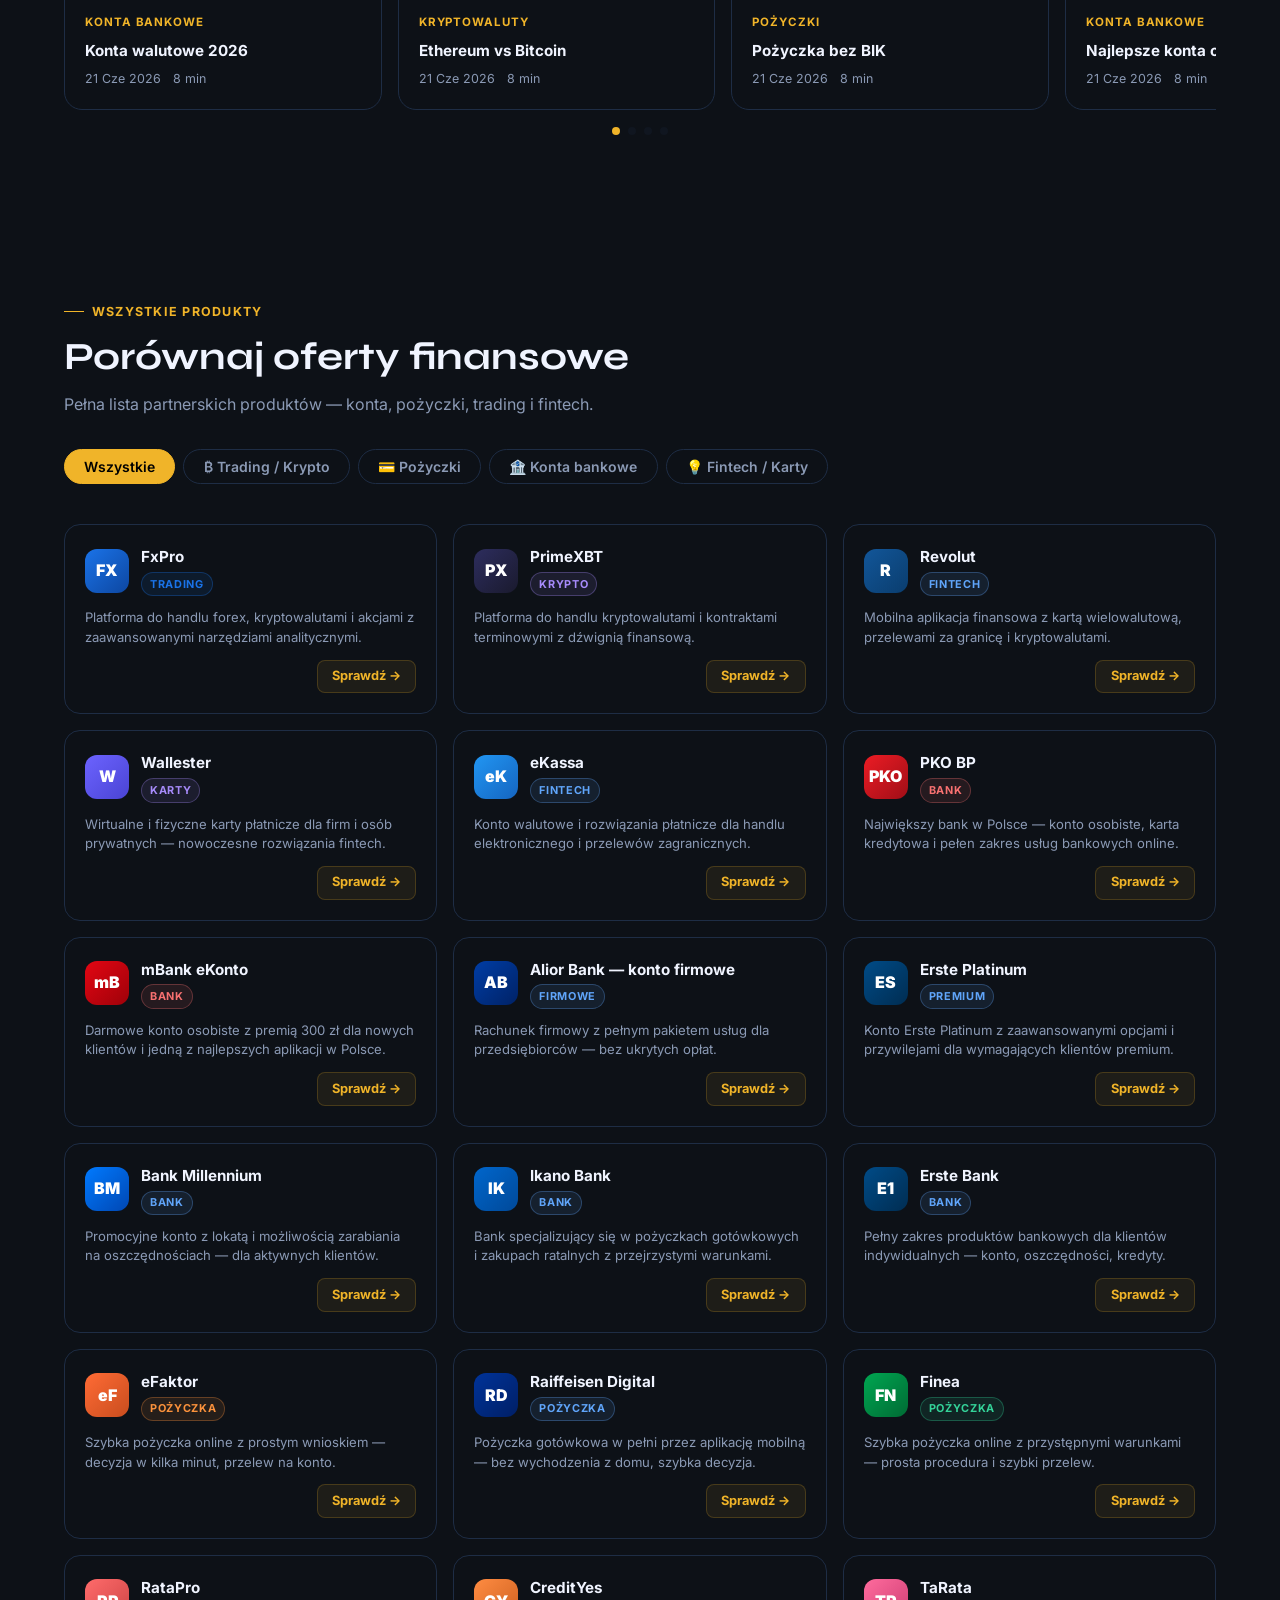
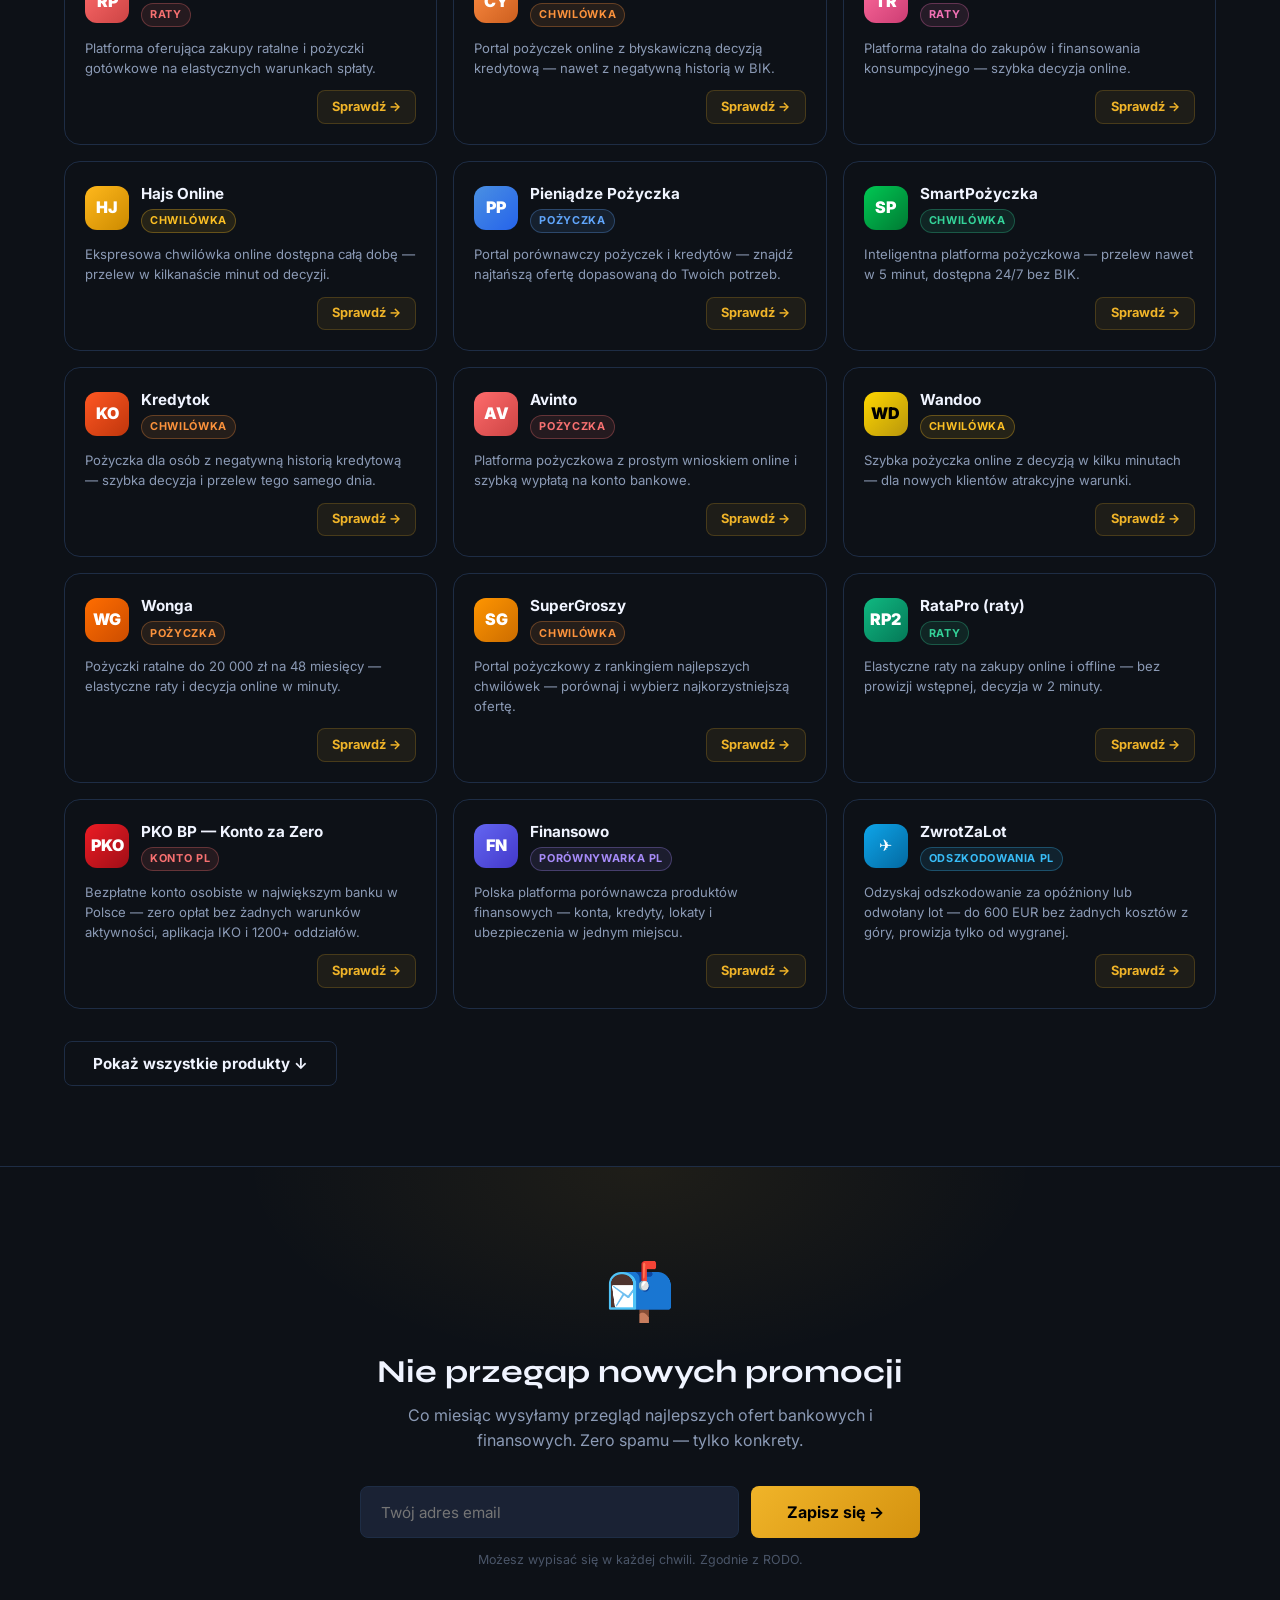
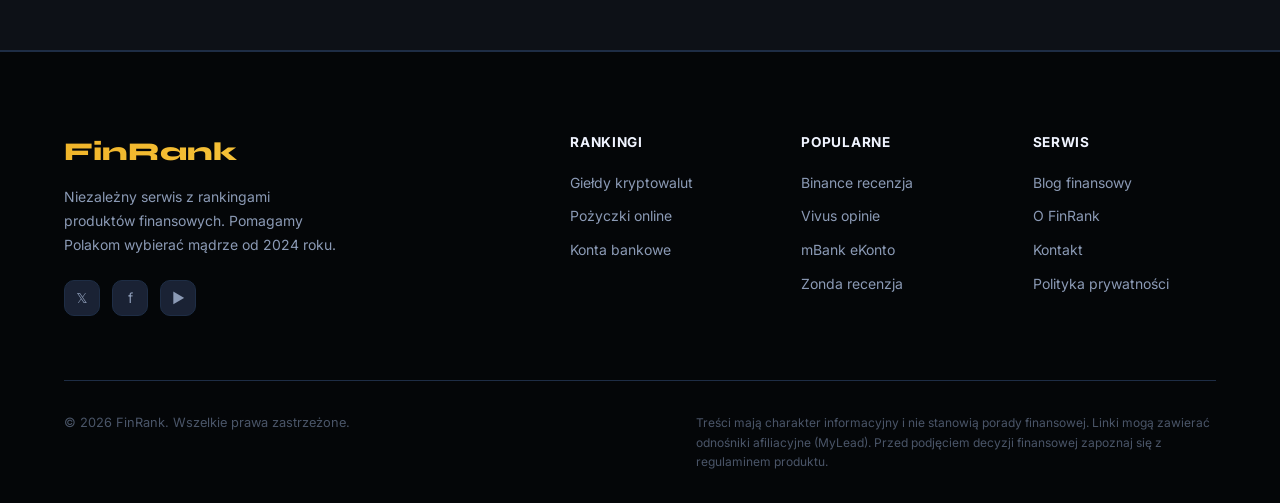
==== commit b7c6a880: "feat: AdSense, strony prawne (polityka, o nas, kontakt), linki w stopce, sitemap Co-Authored-By: Cla" ====
--- a/index.html
+++ b/index.html
@@ -698,6 +698,9 @@
     /* ── Number counter animation ────────────────────────────────────────── */
     .counter { display: inline-block; }
   </style>
+<!-- Google AdSense -->
+<script async src="https://pagead2.googlesyndication.com/pagead/js/adsbygoogle.js?client=ca-pub-9406644927707143"
+     crossorigin="anonymous"></script>
 </head>
 <body>
 
@@ -1704,10 +1707,10 @@
       <div class="footer-col">
         <h5>Serwis</h5>
         <ul class="footer-links">
-          <li><a href="#">Blog finansowy</a></li>
-          <li><a href="#">O FinRank</a></li>
-          <li><a href="#">Kontakt</a></li>
-          <li><a href="#">Polityka prywatności</a></li>
+          <li><a href="/blog/">Blog finansowy</a></li>
+          <li><a href="/o-nas/">O FinRank</a></li>
+          <li><a href="/kontakt/">Kontakt</a></li>
+          <li><a href="/polityka-prywatnosci/">Polityka prywatności</a></li>
         </ul>
       </div>
     </div>
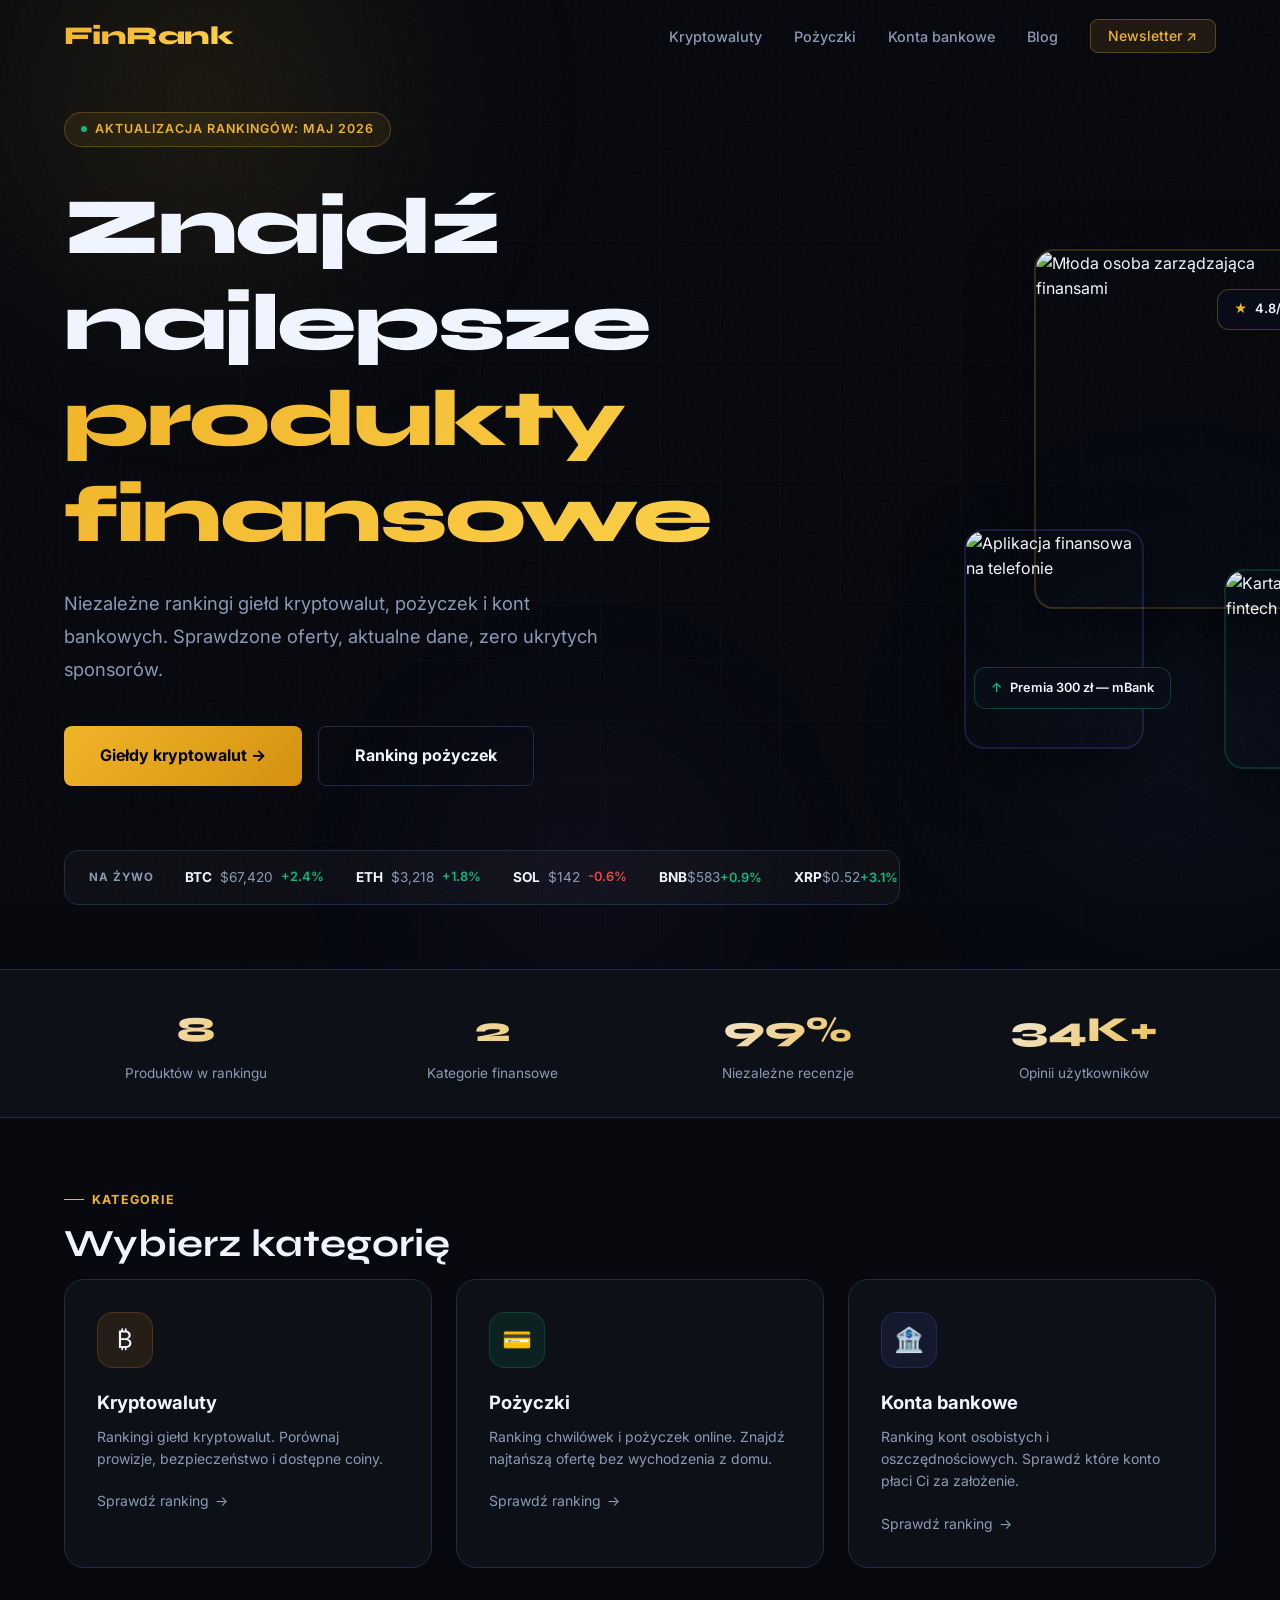
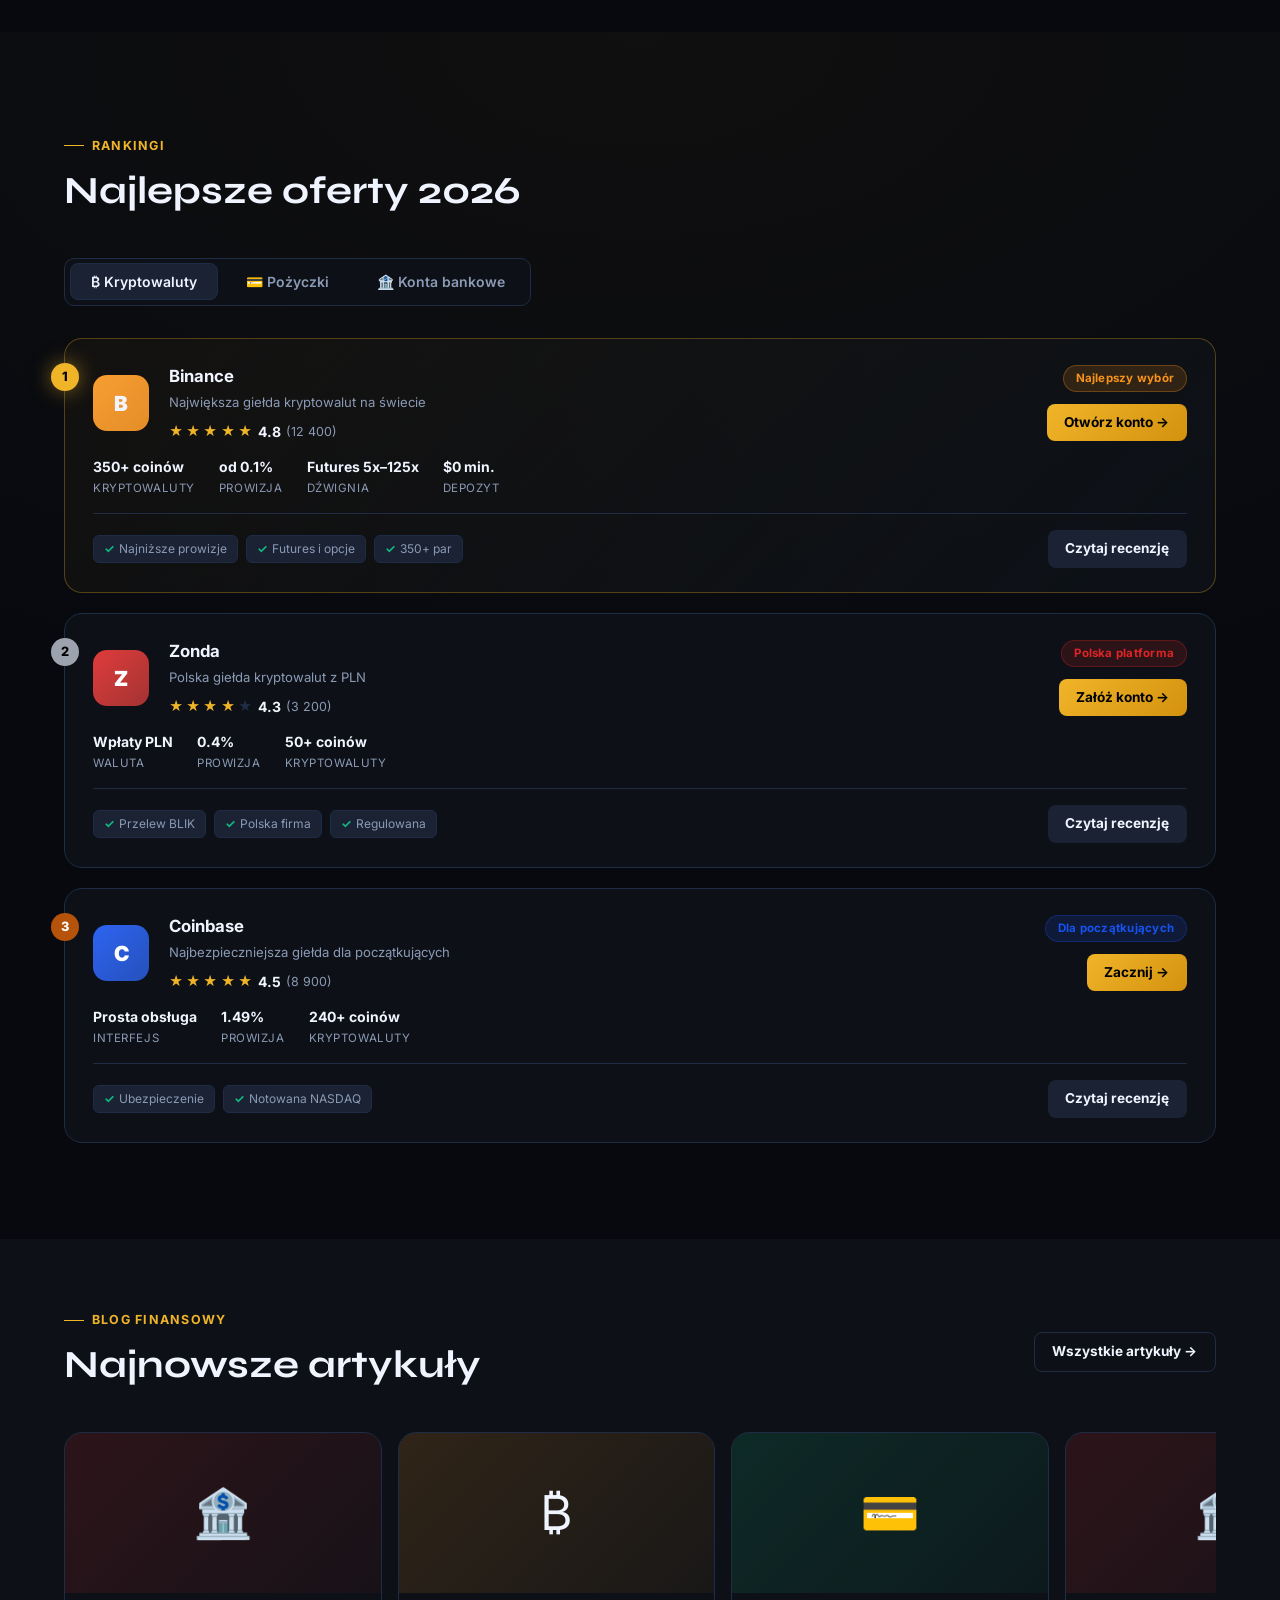
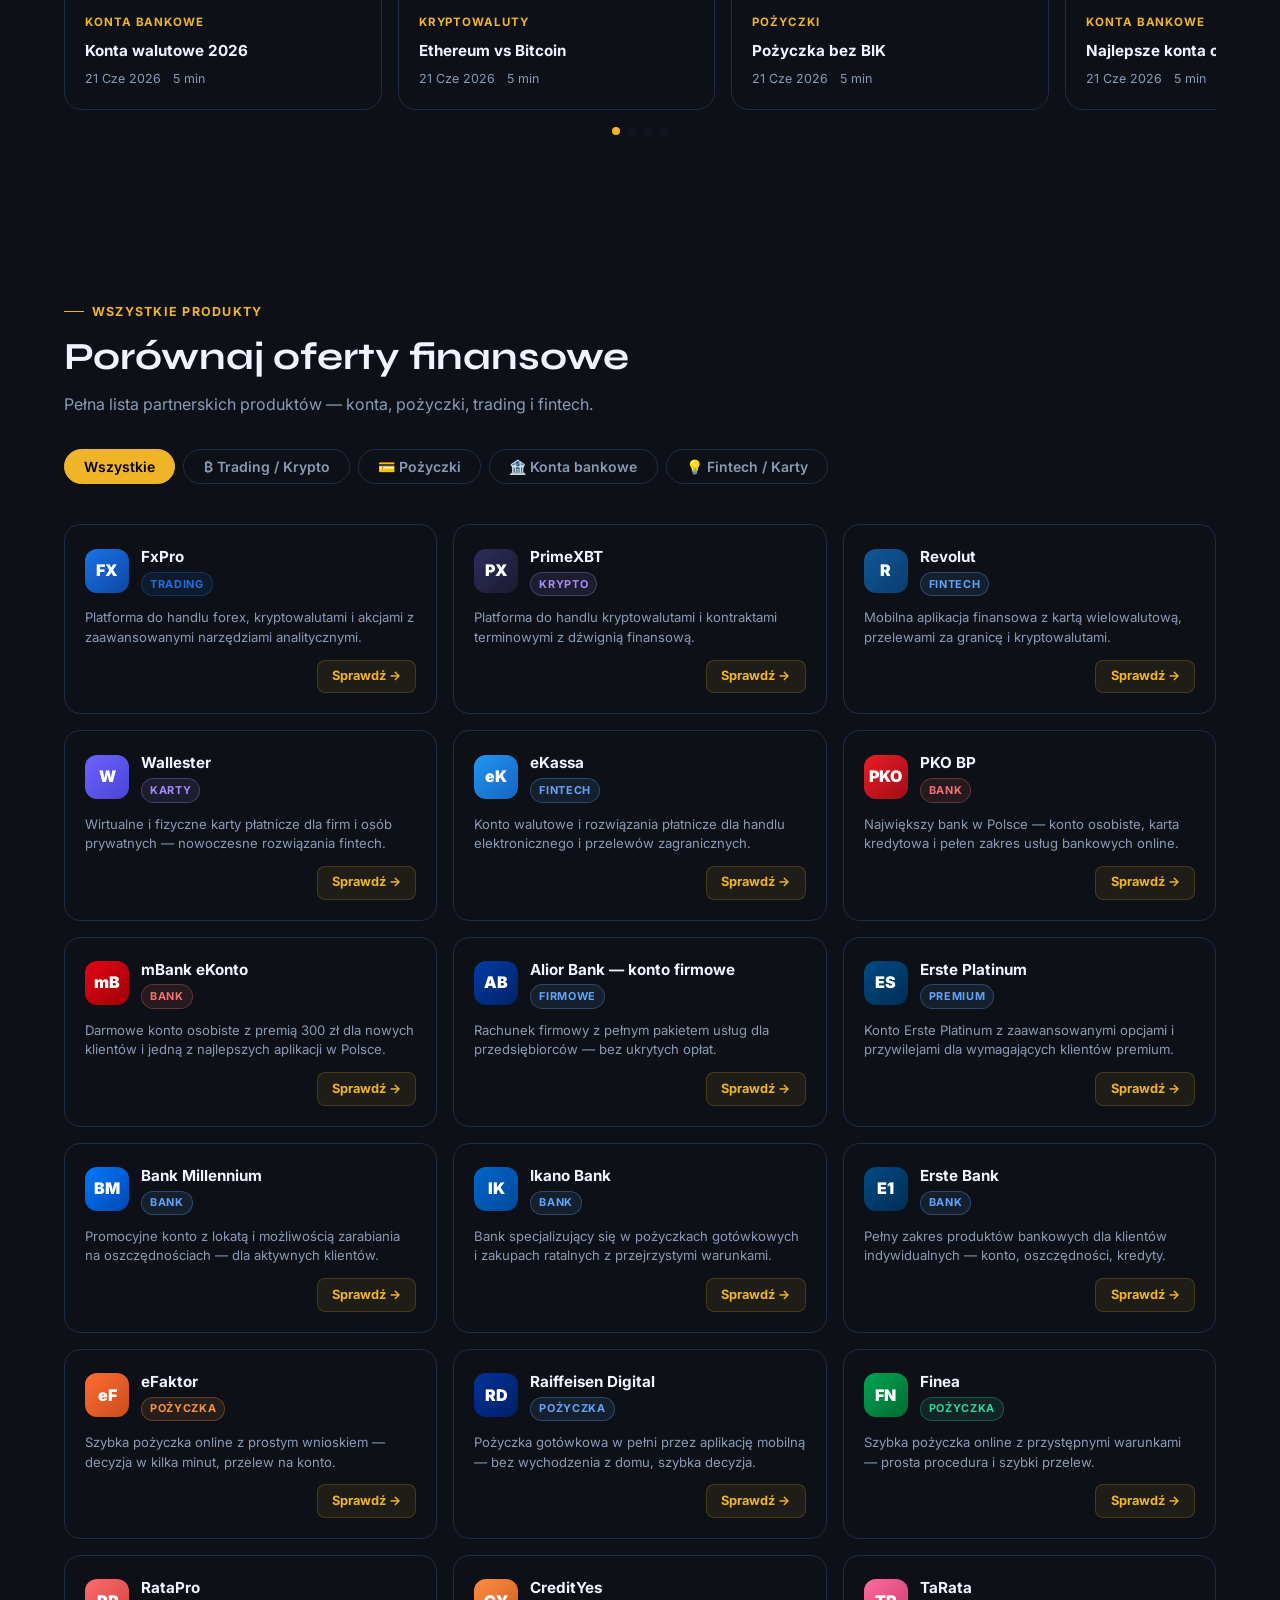
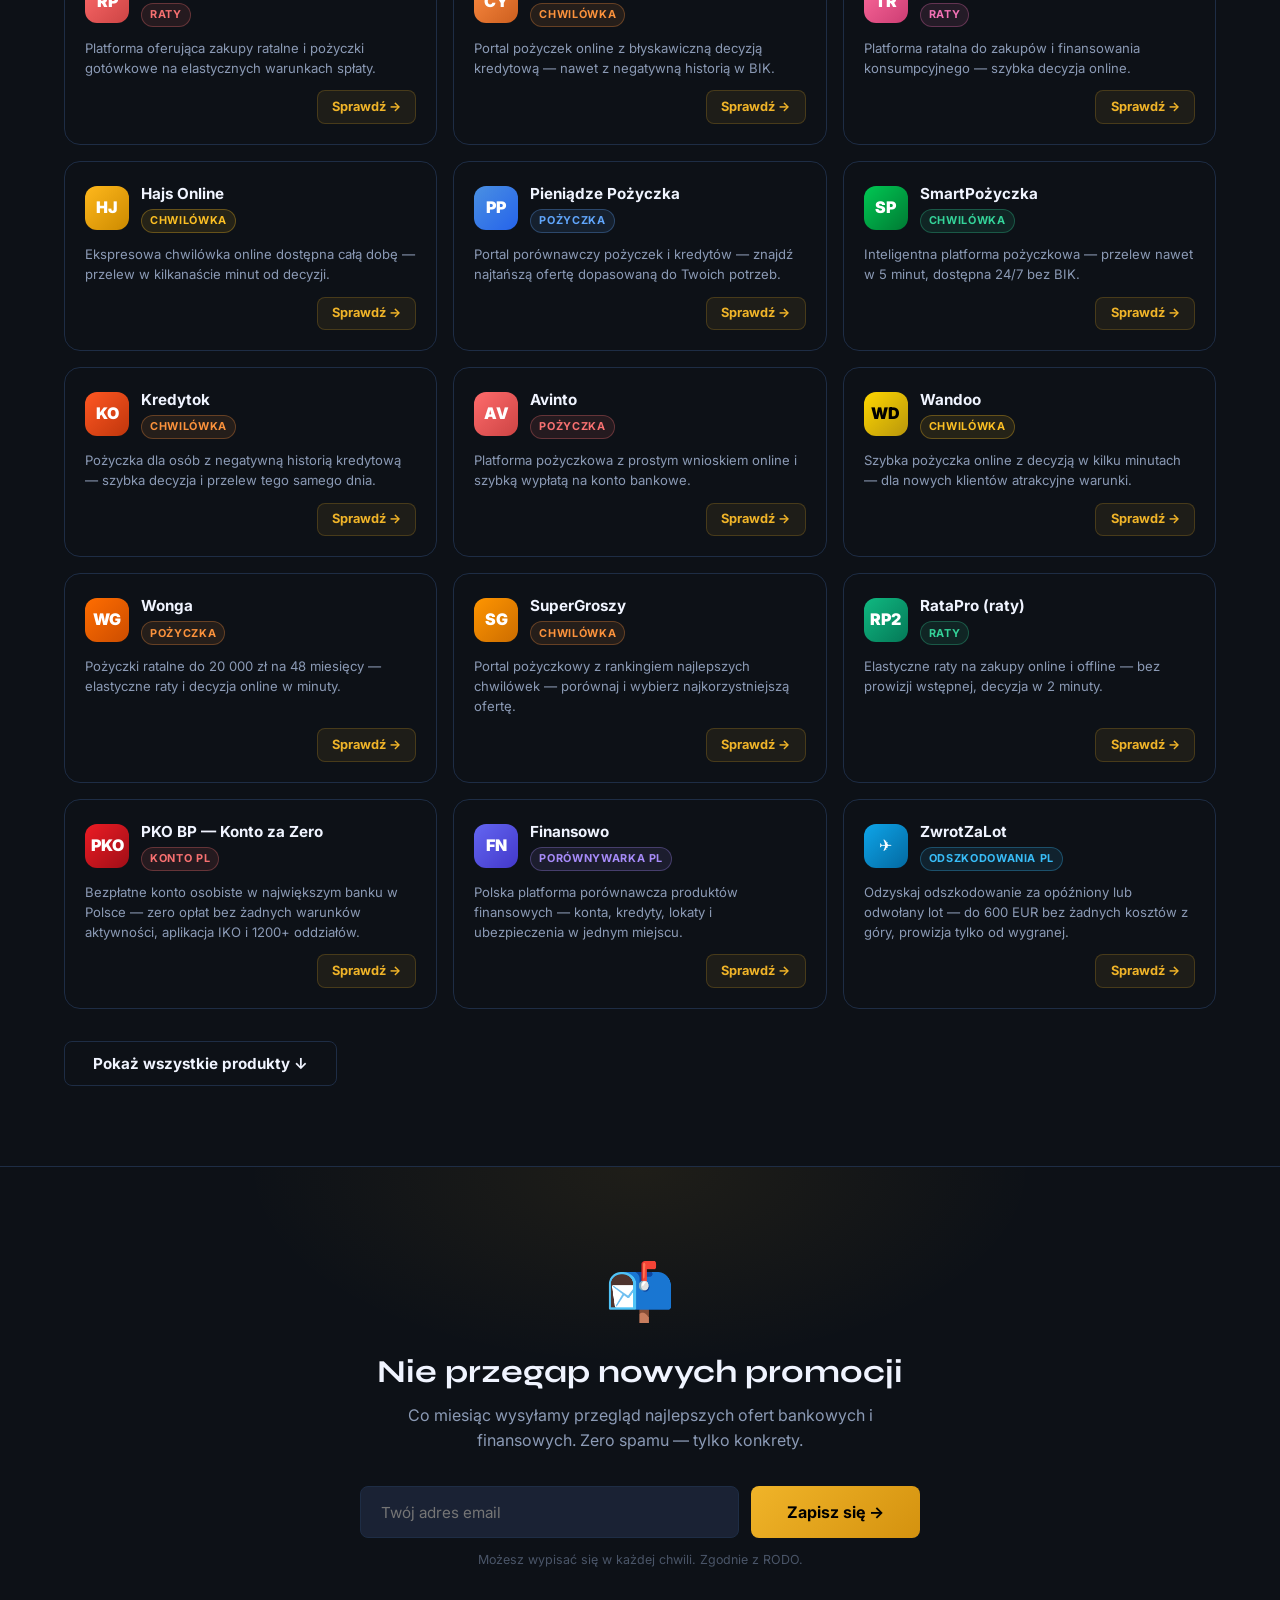
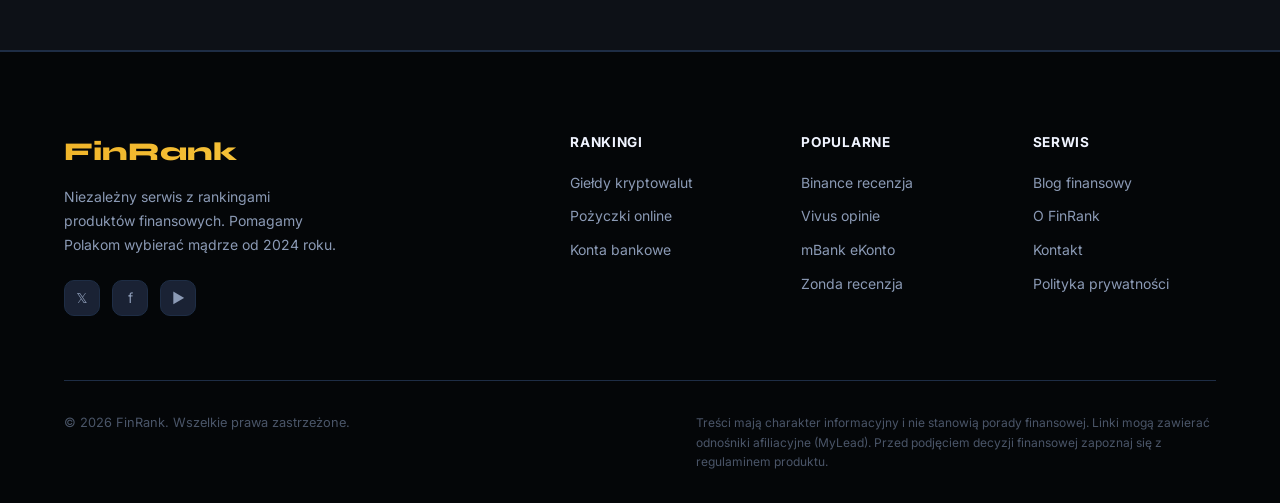
==== commit 3b7d4ead: "content: rozbuduj 10 artykulow bloga do ~850 slow, dodaj sekcje i FAQ" ====
--- a/index.html
+++ b/index.html
@@ -1191,7 +1191,7 @@
             <div class="blog-card-body">
               <div class="blog-tag">Konta bankowe</div>
               <div class="blog-title"><a href="/blog/konto-walutowe-najlepsze-oferty-2026/">Konta walutowe 2026</a></div>
-              <div class="blog-meta"><span>21 Cze 2026</span><span>8 min</span></div>
+              <div class="blog-meta"><span>21 Cze 2026</span><span>5 min</span></div>
             </div>
           </div>
         </div>
@@ -1202,7 +1202,7 @@
             <div class="blog-card-body">
               <div class="blog-tag">Kryptowaluty</div>
               <div class="blog-title"><a href="/blog/ethereum-vs-bitcoin-roznice-i-co-wybrac/">Ethereum vs Bitcoin</a></div>
-              <div class="blog-meta"><span>21 Cze 2026</span><span>8 min</span></div>
+              <div class="blog-meta"><span>21 Cze 2026</span><span>5 min</span></div>
             </div>
           </div>
         </div>
@@ -1213,7 +1213,7 @@
             <div class="blog-card-body">
               <div class="blog-tag">Pożyczki</div>
               <div class="blog-title"><a href="/blog/pozyczka-na-raty-bez-bik/">Pożyczka bez BIK</a></div>
-              <div class="blog-meta"><span>21 Cze 2026</span><span>8 min</span></div>
+              <div class="blog-meta"><span>21 Cze 2026</span><span>5 min</span></div>
             </div>
           </div>
         </div>
@@ -1224,7 +1224,7 @@
             <div class="blog-card-body">
               <div class="blog-tag">Konta bankowe</div>
               <div class="blog-title"><a href="/blog/konto-oszczednosciowe-najwyzsze-oprocentowanie/">Najlepsze konta oszczędnościowe</a></div>
-              <div class="blog-meta"><span>21 Cze 2026</span><span>8 min</span></div>
+              <div class="blog-meta"><span>21 Cze 2026</span><span>5 min</span></div>
             </div>
           </div>
         </div>
@@ -1235,7 +1235,7 @@
             <div class="blog-card-body">
               <div class="blog-tag">Kryptowaluty</div>
               <div class="blog-title"><a href="/blog/jak-kupic-bitcoin-w-polsce/">Jak kupić Bitcoin</a></div>
-              <div class="blog-meta"><span>1 Mar 2026</span><span>8 min</span></div>
+              <div class="blog-meta"><span>1 Mar 2026</span><span>5 min</span></div>
             </div>
           </div>
         </div>
@@ -1246,7 +1246,7 @@
             <div class="blog-card-body">
               <div class="blog-tag">Pożyczki</div>
               <div class="blog-title"><a href="/blog/pierwsza-pozyczka-za-darmo/">Pożyczka 0%</a></div>
-              <div class="blog-meta"><span>15 Lut 2026</span><span>6 min</span></div>
+              <div class="blog-meta"><span>15 Lut 2026</span><span>5 min</span></div>
             </div>
           </div>
         </div>
